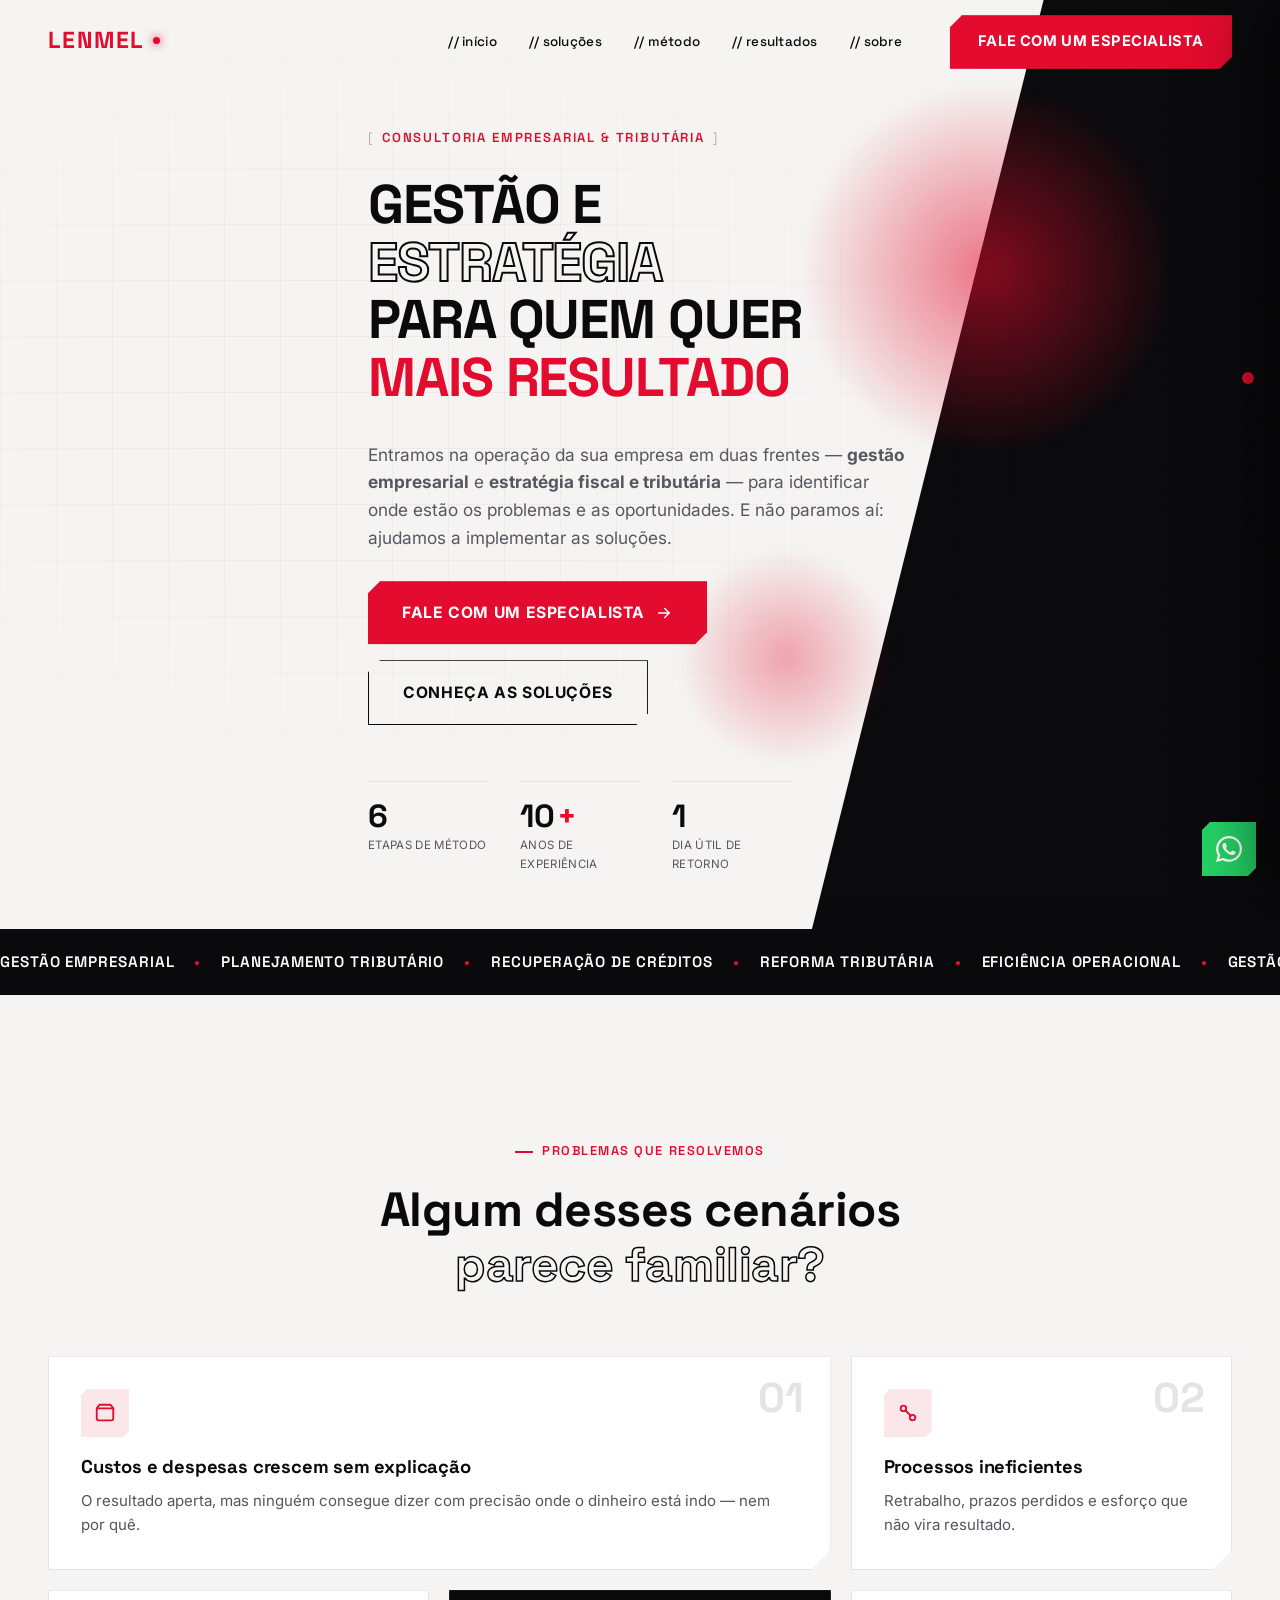
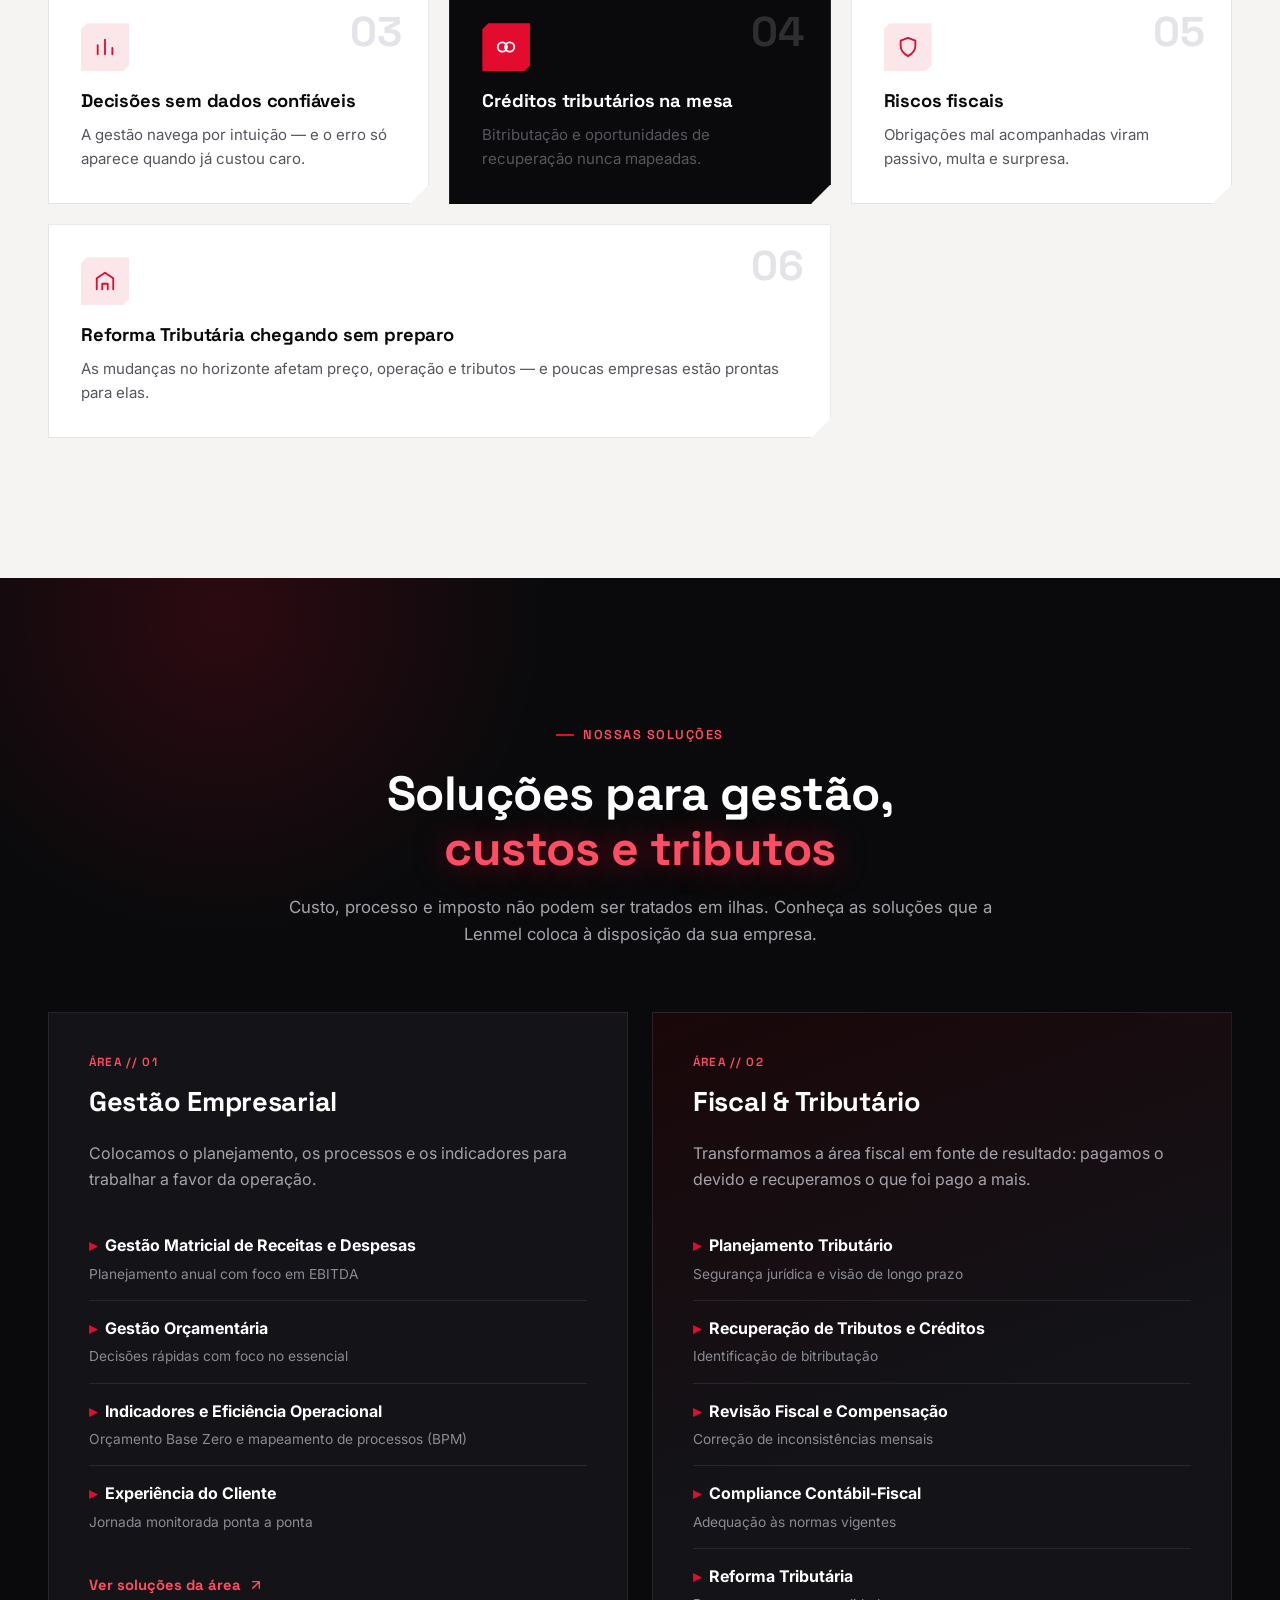
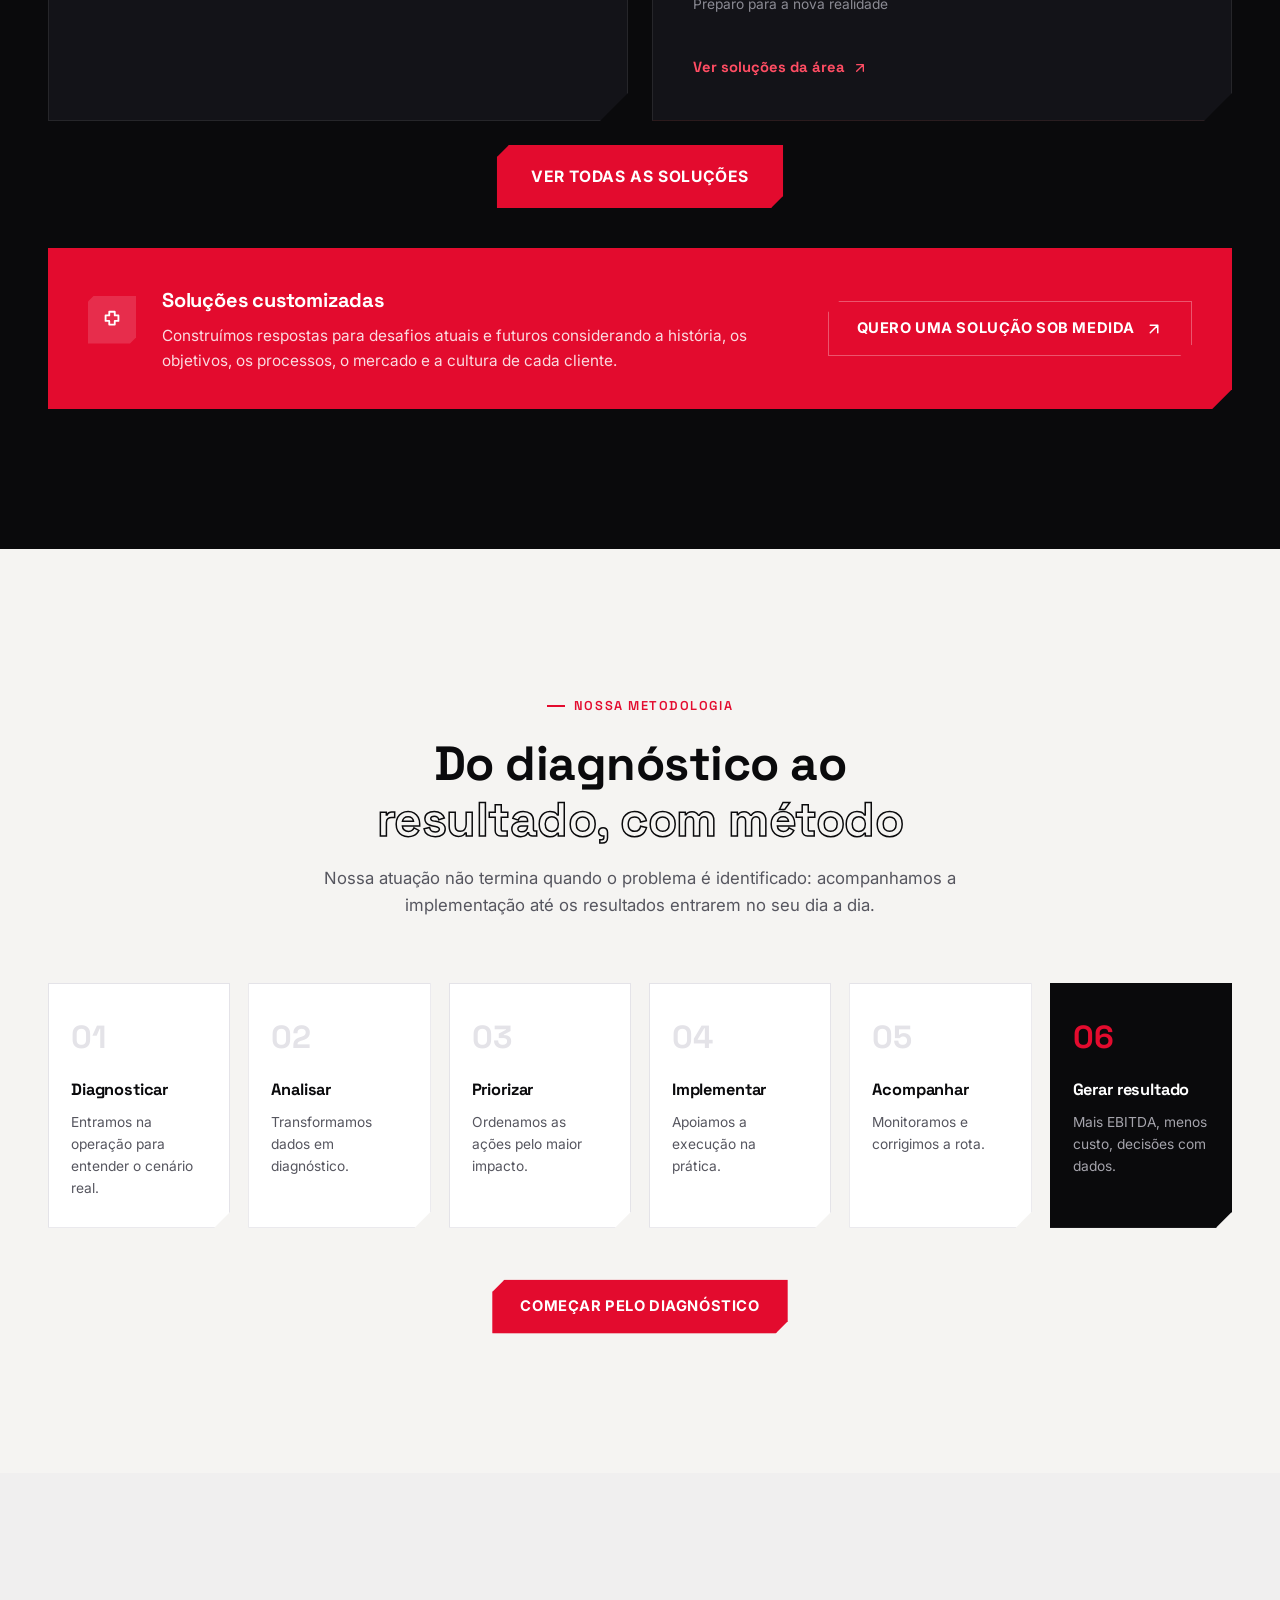
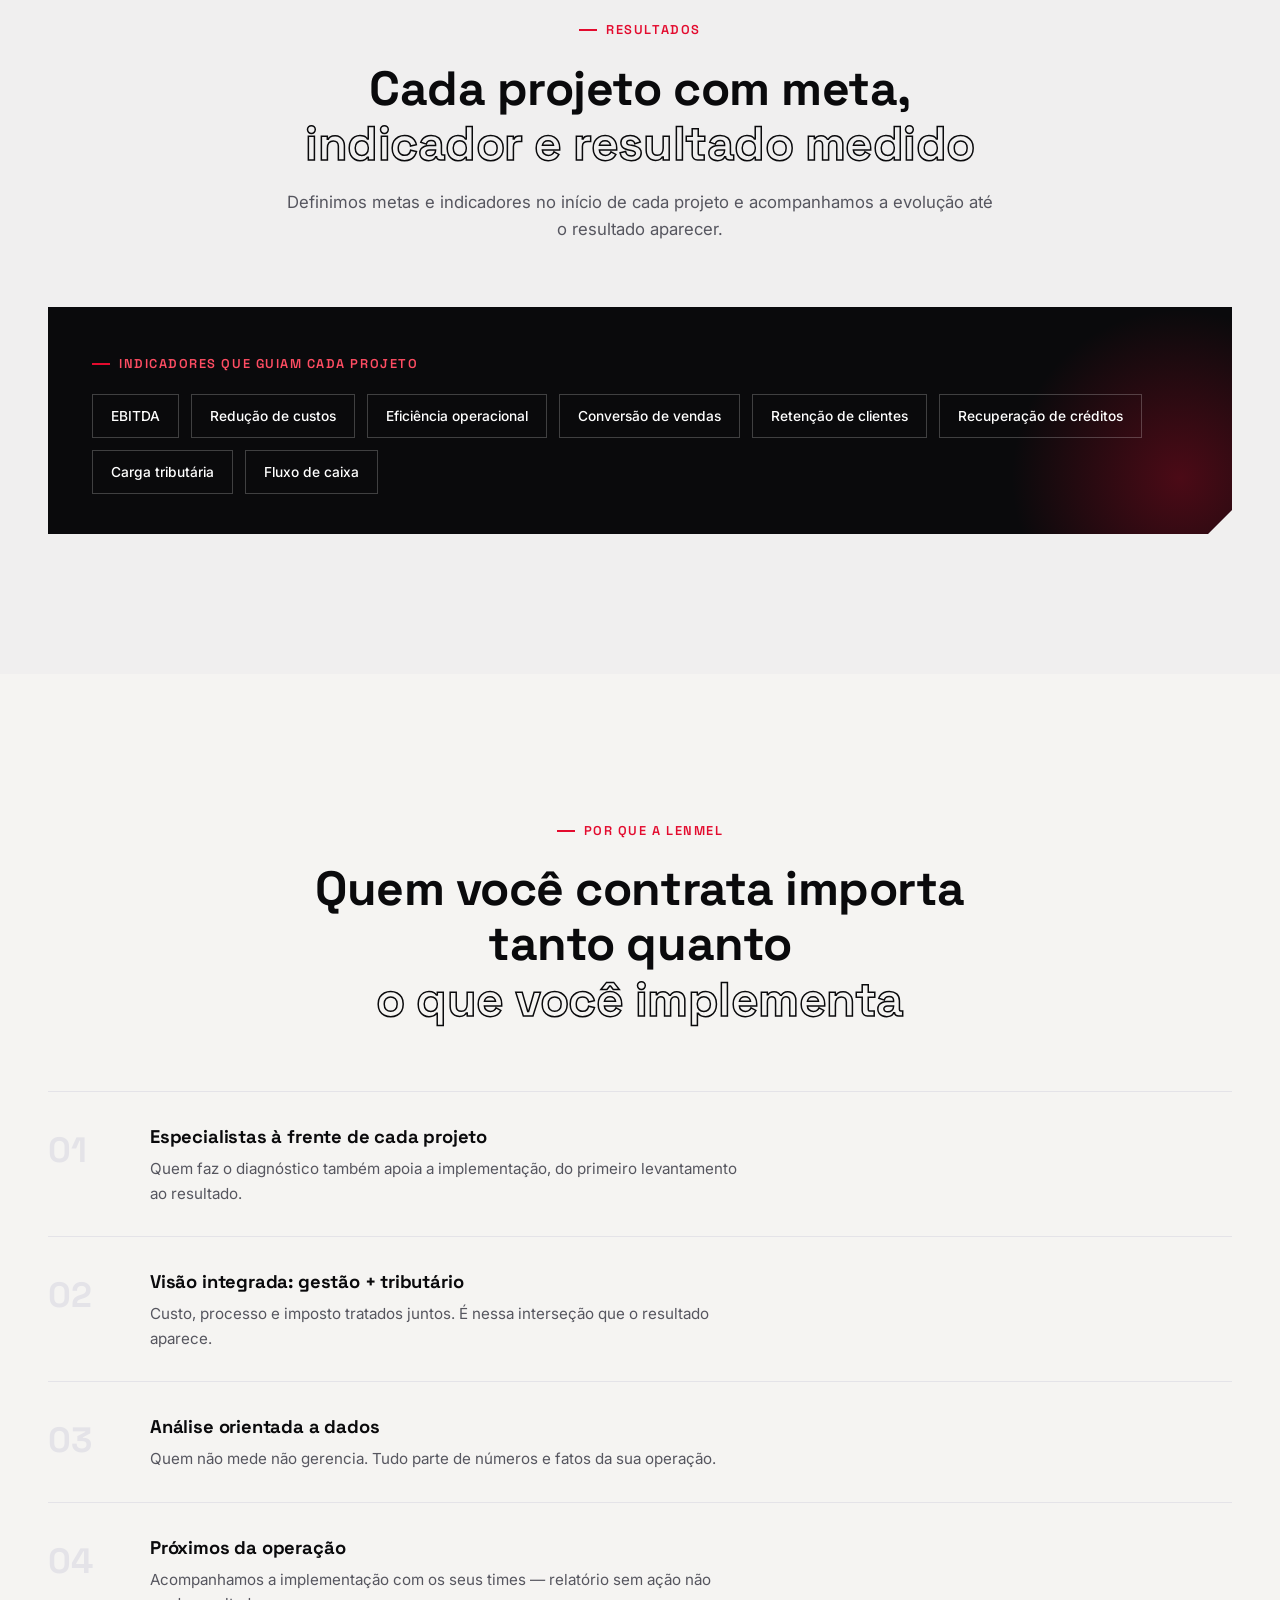
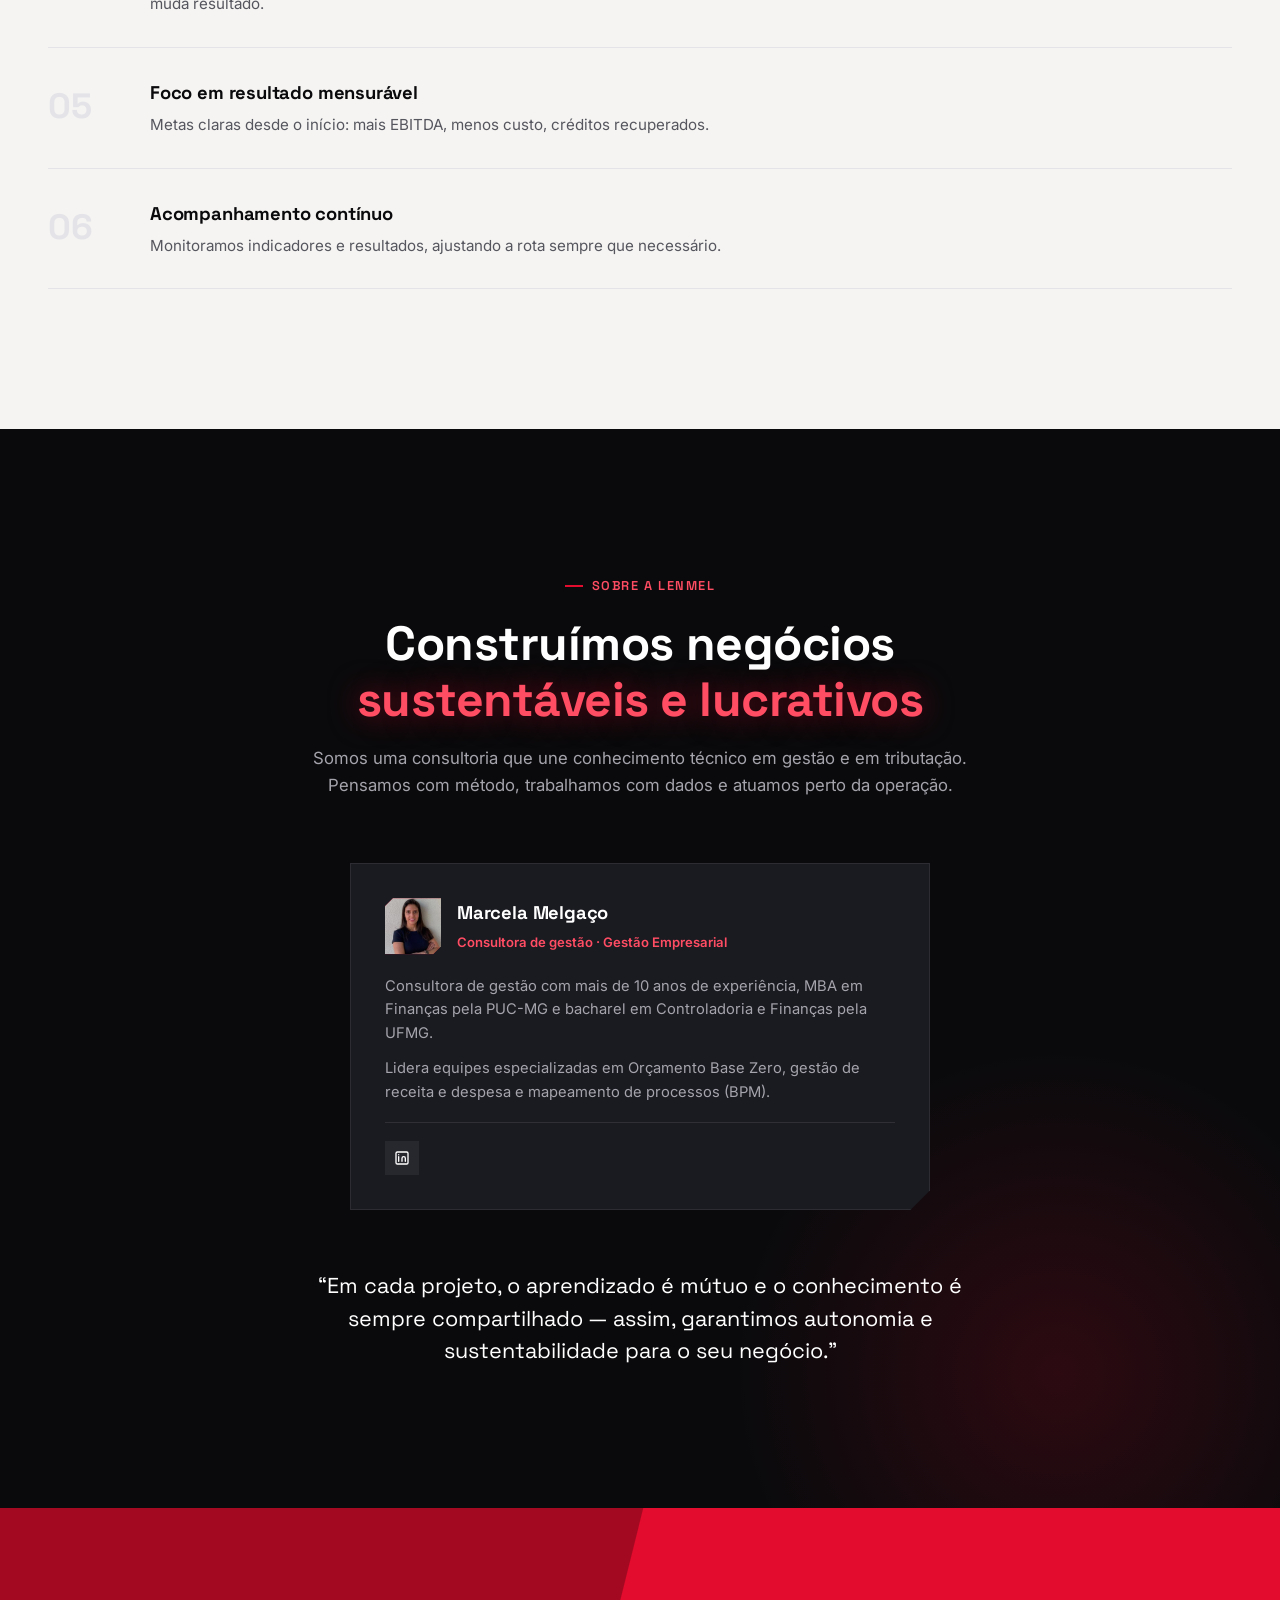
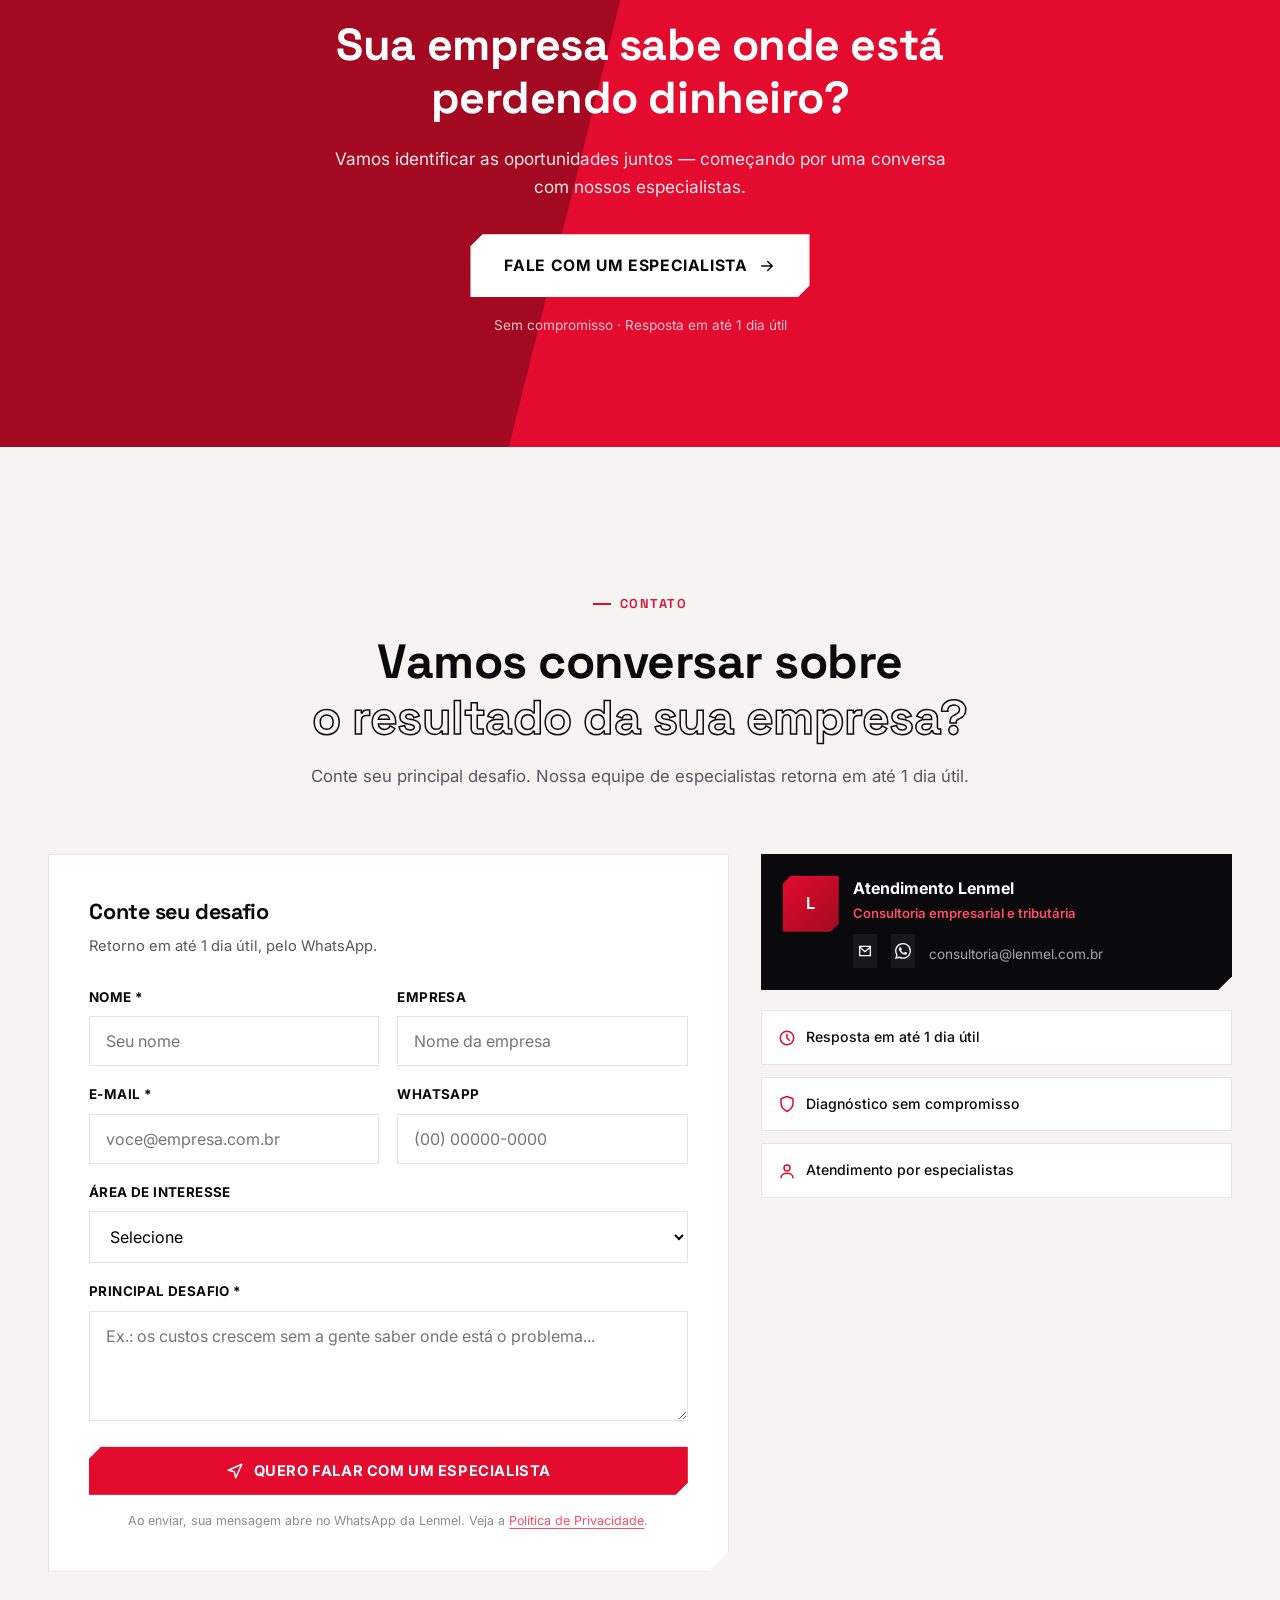
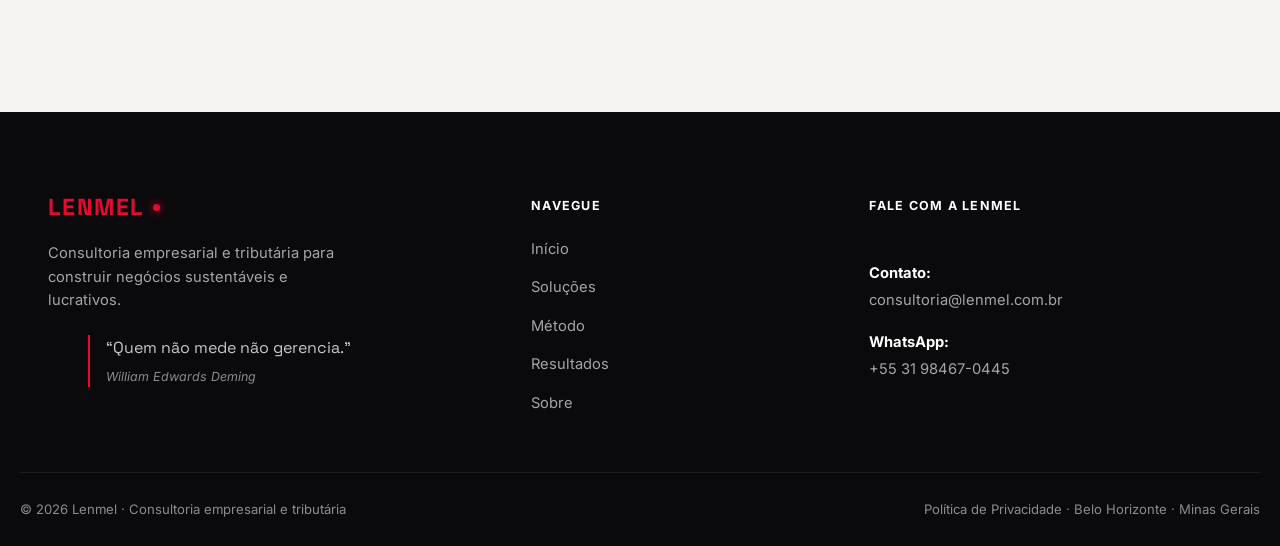
==== index.html @ 76fb4de9 "Add files via upload" ====
<!DOCTYPE html>
<html lang="pt-BR">

<head>
  <meta charset="UTF-8">
  <meta name="viewport" content="width=device-width, initial-scale=1.0">
  <title>Lenmel | Consultoria Empresarial e Tributária</title>
  <meta name="description"
    content="Gestão e estratégia para empresas que querem melhorar os resultados. Consultoria empresarial e tributária orientada a dados.">
  <meta name="theme-color" content="#0A0A0C">
  <meta property="og:type" content="website">
  <meta property="og:site_name" content="Lenmel">
  <meta property="og:locale" content="pt_BR">
  <meta property="og:title" content="Lenmel | Consultoria Empresarial e Tributária">
  <meta property="og:description" content="Gestão e estratégia para empresas que querem melhorar os resultados. Consultoria empresarial e tributária orientada a dados.">
  <meta property="og:url" content="https://www.lenmel.com.br/">
  <meta property="og:image" content="https://www.lenmel.com.br/og-image.png">
  <meta property="og:image:width" content="1200">
  <meta property="og:image:height" content="630">
  <meta name="twitter:card" content="summary_large_image">
  <link rel="canonical" href="https://www.lenmel.com.br/">
  <link rel="icon" href="favicon.svg" type="image/svg+xml">
  <link rel="icon" href="favicon.ico" sizes="any">
  <link rel="icon" href="favicon-32.png" type="image/png" sizes="32x32">
  <link rel="icon" href="favicon-16.png" type="image/png" sizes="16x16">
  <link rel="apple-touch-icon" href="apple-touch-icon.png">
  <link rel="preconnect" href="https://fonts.googleapis.com">
  <link rel="preconnect" href="https://fonts.gstatic.com" crossorigin>
  <link
    href="https://fonts.googleapis.com/css2?family=Space+Grotesk:wght@400;500;600;700&family=Inter:wght@400;500;600;700;800;900&display=swap"
    rel="stylesheet">
  <link rel="stylesheet" href="styles.css">
<script type="application/ld+json">{"@context": "https://schema.org", "@type": "ProfessionalService", "name": "Lenmel", "url": "https://www.lenmel.com.br/", "email": "consultoria@lenmel.com.br", "telephone": "+5531984670445", "description": "Consultoria empresarial e tributária: gestão de receitas e despesas, orçamento, eficiência operacional, planejamento tributário e recuperação de créditos.", "address": {"@type": "PostalAddress", "addressLocality": "Belo Horizonte", "addressRegion": "MG", "addressCountry": "BR"}, "areaServed": "BR"}</script>
</head>

<body>

  <div class="noise-overlay" aria-hidden="true"></div>
  <div class="scroll-progress" id="scroll-progress" aria-hidden="true"></div>

  <!-- ============================================================
     HEADER — fixo, angular, estilo "console"
     ============================================================ -->
  <header class="site-header" id="site-header">
    <div class="container header-inner">
      <a href="#inicio" class="brand" aria-label="Lenmel"><span class="brand-logo">LENMEL<i></i></span></a>
      <nav class="main-nav">
        <a href="#inicio" class="nav-link">// início</a>
        <a href="solucoes.html" class="nav-link">// soluções</a>
        <a href="#metodo" class="nav-link">// método</a>
        <a href="#resultados" class="nav-link">// resultados</a>
        <a href="#sobre" class="nav-link">// sobre</a>
      </nav>
      <a href="#contato" class="btn btn-primary header-cta js-open-specialist">Fale com um especialista</a>
      <button class="menu-toggle" id="menu-toggle" aria-label="Abrir menu" aria-expanded="false">
        <span></span><span></span><span></span>
      </button>
    </div>
  </header>

  <div class="mobile-nav" id="mobile-nav">
    <a href="#inicio" class="nav-link" style="--i:0">Início</a>
    <a href="solucoes.html" class="nav-link" style="--i:1">Soluções</a>
    <a href="#metodo" class="nav-link" style="--i:2">Método</a>
    <a href="#resultados" class="nav-link" style="--i:3">Resultados</a>
    <a href="#sobre" class="nav-link" style="--i:4">Sobre</a>
    <a href="#contato" class="btn btn-primary mobile-cta js-open-specialist" style="--i:5">Fale com um especialista</a>
  </div>
  <div class="mobile-nav-backdrop" id="mobile-nav-backdrop"></div>

  <!-- Indicador lateral de seção (estilo "console" gamer) -->
  <nav class="side-dots" aria-hidden="true">
    <a href="#inicio" data-label="Início"></a>
    <a href="#problemas" data-label="Problemas"></a>
    <a href="#solucoes" data-label="Soluções"></a>
    <a href="#metodo" data-label="Método"></a>
    <a href="#resultados" data-label="Resultados"></a>
    <a href="#sobre" data-label="Sobre"></a>
    <a href="#contato" data-label="Contato"></a>
  </nav>

  <main>

    <!-- ============================================================
     HERO — tipografia gigante, corte diagonal, glow neon vermelho
     ============================================================ -->
    <section class="hero" id="inicio">
      <div class="hero-diagonal" aria-hidden="true"></div>
      <div class="hero-glow hero-glow-1" aria-hidden="true"></div>
      <div class="hero-glow hero-glow-2" aria-hidden="true"></div>
      <div class="hero-grid" aria-hidden="true"></div>

      <div class="container hero-inner">
        <span class="tagline reveal">
          <span class="tagline-bracket">[</span>
          CONSULTORIA EMPRESARIAL &amp; TRIBUTÁRIA
          <span class="tagline-bracket">]</span>
        </span>

        <h1 class="hero-title reveal">
          <span class="line">GESTÃO E</span>
          <span class="line line-outline">ESTRATÉGIA</span>
          <span class="line">PARA QUEM QUER</span>
          <span class="line line-accent">MAIS <span class="glitch" data-text="RESULTADO">RESULTADO</span></span>
        </h1>

        <div class="hero-foot reveal reveal-delay-1">
          <p class="hero-lede">
            Entramos na operação da sua empresa em duas frentes — <strong>gestão
              empresarial</strong> e <strong>estratégia fiscal e tributária</strong> — para
            identificar onde estão os problemas e as oportunidades. E não paramos
            aí: ajudamos a implementar as soluções.
          </p>
          <div class="hero-actions">
            <a href="#contato" class="btn btn-primary btn-lg magnetic js-open-specialist">
              <span>Fale com um especialista</span>
              <svg viewBox="0 0 24 24" class="icon-arrow">
                <path d="M5 12h14M13 6l6 6-6 6" />
              </svg>
            </a>
            <a href="solucoes.html" class="btn btn-outline btn-lg magnetic">Conheça as soluções</a>
          </div>
        </div>

        <div class="hero-stats reveal reveal-delay-2">
          <div class="stat">
            <span class="stat-num" data-count="6">0</span>
            <span class="stat-label">Etapas de método</span>
          </div>
          <div class="stat">
            <span class="stat-num-row"><span class="stat-num" data-count="10">0</span><span
                class="stat-suffix">+</span></span>
            <span class="stat-label">Anos de experiência</span>
          </div>
          <div class="stat">
            <span class="stat-num" data-count="1">0</span>
            <span class="stat-label">Dia útil de retorno</span>
          </div>
        </div>
      </div>

      <div class="hero-marquee" aria-hidden="true">
        <div class="marquee-track">
          <span>GESTÃO EMPRESARIAL</span><span>•</span>
          <span>PLANEJAMENTO TRIBUTÁRIO</span><span>•</span>
          <span>RECUPERAÇÃO DE CRÉDITOS</span><span>•</span>
          <span>REFORMA TRIBUTÁRIA</span><span>•</span>
          <span>EFICIÊNCIA OPERACIONAL</span><span>•</span>
          <span>GESTÃO EMPRESARIAL</span><span>•</span>
          <span>PLANEJAMENTO TRIBUTÁRIO</span><span>•</span>
          <span>RECUPERAÇÃO DE CRÉDITOS</span><span>•</span>
          <span>REFORMA TRIBUTÁRIA</span><span>•</span>
          <span>EFICIÊNCIA OPERACIONAL</span><span>•</span>
        </div>
      </div>
    </section>

    <!-- ============================================================
     PROBLEMAS — bento grid assimétrico
     ============================================================ -->
    <section class="section" id="problemas">
      <div class="container">
        <div class="section-head reveal">
          <span class="eyebrow"><i></i>Problemas que resolvemos</span>
          <h2>Algum desses cenários<br><span class="text-outline">parece familiar?</span></h2>
        </div>

        <div class="bento reveal-group">
          <article class="bento-card bento-lg reveal">
            <div class="bento-index">01</div>
            <span class="card-icon"><svg viewBox="0 0 24 24">
                <path d="M3 7h18v11a2 2 0 0 1-2 2H5a2 2 0 0 1-2-2Z" />
                <path d="M3 7l3-4h12l3 4" />
              </svg></span>
            <h3>Custos e despesas crescem sem explicação</h3>
            <p>O resultado aperta, mas ninguém consegue dizer com precisão onde o dinheiro está indo — nem por quê.</p>
          </article>

          <article class="bento-card reveal">
            <div class="bento-index">02</div>
            <span class="card-icon"><svg viewBox="0 0 24 24">
                <circle cx="7" cy="7" r="3" />
                <circle cx="17" cy="17" r="3" />
                <path d="M9 9l6 6" />
              </svg></span>
            <h3>Processos ineficientes</h3>
            <p>Retrabalho, prazos perdidos e esforço que não vira resultado.</p>
          </article>

          <article class="bento-card reveal">
            <div class="bento-index">03</div>
            <span class="card-icon"><svg viewBox="0 0 24 24">
                <path d="M4 20V10M12 20V4M20 20v-7" />
              </svg></span>
            <h3>Decisões sem dados confiáveis</h3>
            <p>A gestão navega por intuição — e o erro só aparece quando já custou caro.</p>
          </article>

          <article class="bento-card bento-accent reveal">
            <div class="bento-index">04</div>
            <span class="card-icon"><svg viewBox="0 0 24 24">
                <circle cx="8" cy="12" r="5" />
                <circle cx="16" cy="12" r="5" />
              </svg></span>
            <h3>Créditos tributários na mesa</h3>
            <p>Bitributação e oportunidades de recuperação nunca mapeadas.</p>
          </article>

          <article class="bento-card reveal">
            <div class="bento-index">05</div>
            <span class="card-icon"><svg viewBox="0 0 24 24">
                <path d="M12 2 4 5v6c0 5 3.5 8.5 8 11 4.5-2.5 8-6 8-11V5Z" />
              </svg></span>
            <h3>Riscos fiscais</h3>
            <p>Obrigações mal acompanhadas viram passivo, multa e surpresa.</p>
          </article>

          <article class="bento-card bento-lg reveal">
            <div class="bento-index">06</div>
            <span class="card-icon"><svg viewBox="0 0 24 24">
                <path d="M3 21V9l9-6 9 6v12" />
                <path d="M9 21v-6h6v6" />
              </svg></span>
            <h3>Reforma Tributária chegando sem preparo</h3>
            <p>As mudanças no horizonte afetam preço, operação e tributos — e poucas empresas estão prontas para elas.
            </p>
          </article>
        </div>
      </div>
    </section>

    <!-- ============================================================
     SOLUÇÕES — painéis estilo "cartucho" com toggle
     ============================================================ -->
    <section class="section section-dark" id="solucoes">
      <div class="dark-glow" aria-hidden="true"></div>
      <div class="container">
        <div class="section-head reveal">
          <span class="eyebrow eyebrow-light"><i></i>Nossas soluções</span>
          <h2 class="text-light">Soluções para gestão,<br><span class="text-accent-glow">custos e tributos</span></h2>
          <p class="text-muted-light">Custo, processo e imposto não podem ser tratados em ilhas. Conheça as soluções que a Lenmel coloca à disposição da sua empresa.</p>
        </div>
        <div class="panels reveal-group">
          <article class="panel reveal">
            <div class="panel-glow"></div>
            <div class="panel-head">
              <span class="panel-tag">ÁREA // 01</span>
              <h3>Gestão Empresarial</h3>
            </div>
            <p class="panel-lede">Colocamos o planejamento, os processos e os indicadores para trabalhar a favor da operação.</p>
            <ul class="panel-list">
              <li><a href="solucao-gestao-matricial-receitas-despesas.html"><strong>Gestão Matricial de Receitas e Despesas</strong><span>Planejamento anual com foco em EBITDA</span></a></li>
              <li><a href="solucao-gestao-orcamentaria.html"><strong>Gestão Orçamentária</strong><span>Decisões rápidas com foco no essencial</span></a></li>
              <li><a href="solucao-indicadores-eficiencia-operacional.html"><strong>Indicadores e Eficiência Operacional</strong><span>Orçamento Base Zero e mapeamento de processos (BPM)</span></a></li>
              <li><a href="solucao-experiencia-do-cliente.html"><strong>Experiência do Cliente</strong><span>Jornada monitorada ponta a ponta</span></a></li>
            </ul>
            <a href="solucoes.html#gestao-empresarial" class="link-arrow">Ver soluções da área <svg viewBox="0 0 24 24"><path d="M7 17 17 7M7 7h10v10" /></svg></a>
          </article>

          <article class="panel panel-red reveal">
            <div class="panel-glow"></div>
            <div class="panel-head">
              <span class="panel-tag">ÁREA // 02</span>
              <h3>Fiscal & Tributário</h3>
            </div>
            <p class="panel-lede">Transformamos a área fiscal em fonte de resultado: pagamos o devido e recuperamos o que foi pago a mais.</p>
            <ul class="panel-list">
              <li><a href="solucao-planejamento-tributario.html"><strong>Planejamento Tributário</strong><span>Segurança jurídica e visão de longo prazo</span></a></li>
              <li><a href="solucao-recuperacao-tributos-creditos.html"><strong>Recuperação de Tributos e Créditos</strong><span>Identificação de bitributação</span></a></li>
              <li><a href="solucao-revisao-fiscal-compensacao.html"><strong>Revisão Fiscal e Compensação</strong><span>Correção de inconsistências mensais</span></a></li>
              <li><a href="solucao-compliance-contabil-fiscal.html"><strong>Compliance Contábil-Fiscal</strong><span>Adequação às normas vigentes</span></a></li>
              <li><a href="solucao-reforma-tributaria.html"><strong>Reforma Tributária</strong><span>Preparo para a nova realidade</span></a></li>
            </ul>
            <a href="solucoes.html#fiscal-tributario" class="link-arrow">Ver soluções da área <svg viewBox="0 0 24 24"><path d="M7 17 17 7M7 7h10v10" /></svg></a>
          </article>

        </div>
        <div class="section-cta reveal"><a href="solucoes.html" class="btn btn-primary btn-lg magnetic">Ver todas as soluções</a></div>
        <div class="custom-solution reveal">
          <span class="card-icon card-icon-light"><svg viewBox="0 0 24 24"><path d="M9 3h6v4h4v6h-4v4H9v-4H5V7h4Z" /></svg></span>
          <div class="custom-solution-copy">
            <h3>Soluções customizadas</h3>
            <p>Construímos respostas para desafios atuais e futuros considerando a história, os objetivos, os processos, o mercado e a cultura de cada cliente.</p>
          </div>
          <a href="#contato" class="btn btn-outline-light custom-solution-cta js-open-specialist">Quero uma solução sob medida <svg viewBox="0 0 24 24"><path d="M7 17 17 7M7 7h10v10" /></svg></a>
        </div>
      </div>
    </section>

    <!-- ============================================================
     MÉTODO — trilho horizontal com scroll snap
     ============================================================ -->
    <section class="section" id="metodo">
      <div class="container">
        <div class="section-head reveal">
          <span class="eyebrow"><i></i>Nossa metodologia</span>
          <h2>Do diagnóstico ao<br><span class="text-outline">resultado, com método</span></h2>
          <p>Nossa atuação não termina quando o problema é identificado: acompanhamos a implementação até os resultados
            entrarem no seu dia a dia.</p>
        </div>

        <ol class="method-rail reveal-group">
          <li class="method-step reveal"><span class="method-num">01</span>
            <h3>Diagnosticar</h3>
            <p>Entramos na operação para entender o cenário real.</p>
          </li>
          <li class="method-step reveal"><span class="method-num">02</span>
            <h3>Analisar</h3>
            <p>Transformamos dados em diagnóstico.</p>
          </li>
          <li class="method-step reveal"><span class="method-num">03</span>
            <h3>Priorizar</h3>
            <p>Ordenamos as ações pelo maior impacto.</p>
          </li>
          <li class="method-step reveal"><span class="method-num">04</span>
            <h3>Implementar</h3>
            <p>Apoiamos a execução na prática.</p>
          </li>
          <li class="method-step reveal"><span class="method-num">05</span>
            <h3>Acompanhar</h3>
            <p>Monitoramos e corrigimos a rota.</p>
          </li>
          <li class="method-step method-step-final reveal"><span class="method-num">06</span>
            <h3>Gerar resultado</h3>
            <p>Mais EBITDA, menos custo, decisões com dados.</p>
          </li>
        </ol>

        <div class="timeline-cta reveal">
          <a href="#contato" class="btn btn-primary magnetic">Começar pelo diagnóstico</a>
        </div>
      </div>
    </section>

    <!-- ============================================================
     RESULTADOS & CASES
     ============================================================ -->
    <section class="section section-tint" id="resultados">
      <div class="container">
        <div class="section-head reveal">
          <span class="eyebrow"><i></i>Resultados</span>
          <h2>Cada projeto com meta,<br><span class="text-outline">indicador e resultado medido</span></h2>
          <p>Definimos metas e indicadores no início de cada projeto e acompanhamos a evolução até o resultado aparecer.</p>
        </div>
        <div class="indicators-card reveal">
          <span class="eyebrow eyebrow-light"><i></i>Indicadores que guiam cada projeto</span>
          <ul class="pill-tags">
            <li>EBITDA</li>
            <li>Redução de custos</li>
            <li>Eficiência operacional</li>
            <li>Conversão de vendas</li>
            <li>Retenção de clientes</li>
            <li>Recuperação de créditos</li>
            <li>Carga tributária</li>
            <li>Fluxo de caixa</li>
          </ul>
        </div>
      </div>
    </section>

    <!-- ============================================================
     POR QUE A LENMEL — lista com número gigante em outline
     ============================================================ -->
    <section class="section">
      <div class="container">
        <div class="section-head reveal">
          <span class="eyebrow"><i></i>Por que a Lenmel</span>
          <h2>Quem você contrata importa tanto quanto<br><span class="text-outline">o que você implementa</span></h2>
        </div>

        <div class="why-list reveal-group">
          <div class="why-row reveal"><span class="why-num">01</span>
            <div>
              <h3>Especialistas à frente de cada projeto</h3>
              <p>Quem faz o diagnóstico também apoia a implementação, do primeiro levantamento ao resultado.</p>
            </div>
          </div>
          <div class="why-row reveal"><span class="why-num">02</span>
            <div>
              <h3>Visão integrada: gestão + tributário</h3>
              <p>Custo, processo e imposto tratados juntos. É nessa interseção que o resultado aparece.</p>
            </div>
          </div>
          <div class="why-row reveal"><span class="why-num">03</span>
            <div>
              <h3>Análise orientada a dados</h3>
              <p>Quem não mede não gerencia. Tudo parte de números e fatos da sua operação.</p>
            </div>
          </div>
          <div class="why-row reveal"><span class="why-num">04</span>
            <div>
              <h3>Próximos da operação</h3>
              <p>Acompanhamos a implementação com os seus times — relatório sem ação não muda resultado.</p>
            </div>
          </div>
          <div class="why-row reveal"><span class="why-num">05</span>
            <div>
              <h3>Foco em resultado mensurável</h3>
              <p>Metas claras desde o início: mais EBITDA, menos custo, créditos recuperados.</p>
            </div>
          </div>
          <div class="why-row reveal"><span class="why-num">06</span>
            <div>
              <h3>Acompanhamento contínuo</h3>
              <p>Monitoramos indicadores e resultados, ajustando a rota sempre que necessário.</p>
            </div>
          </div>
        </div>
      </div>
    </section>

    <!-- ============================================================
     SOBRE / EQUIPE
     ============================================================ -->
    <section class="section section-dark" id="sobre">
      <div class="dark-glow dark-glow-alt" aria-hidden="true"></div>
      <div class="container">
        <div class="section-head reveal">
          <span class="eyebrow eyebrow-light"><i></i>Sobre a Lenmel</span>
          <h2 class="text-light">Construímos negócios<br><span class="text-accent-glow">sustentáveis e lucrativos</span>
          </h2>
          <p class="text-muted-light">Somos uma consultoria que une conhecimento técnico em gestão e em tributação.
            Pensamos com método, trabalhamos com dados e atuamos perto da operação.</p>
        </div>

        <div class="team-solo reveal-group">
          <article class="team-card reveal">
            <div class="team-card-head">
              <img class="avatar" src="marcela-melgaco.jpg" alt="Marcela Melgaço" width="56" height="56">
              <div><h3>Marcela Melgaço</h3><span class="team-role">Consultora de gestão · Gestão Empresarial</span></div>
            </div>
            <p>Consultora de gestão com mais de 10 anos de experiência, MBA em Finanças pela PUC-MG e bacharel em Controladoria e Finanças pela UFMG.</p>
            <p>Lidera equipes especializadas em Orçamento Base Zero, gestão de receita e despesa e mapeamento de processos (BPM).</p>
            <div class="team-card-footer">
              <div class="team-social"><a href="https://www.linkedin.com/in/marcelamelgaco/" target="_blank" rel="noopener" aria-label="LinkedIn de Marcela Melgaço"><svg viewBox="0 0 24 24"><rect x="3" y="3" width="18" height="18" rx="2" /><path d="M7 10v7M7 7v.01M12 17v-4.5a2.5 2.5 0 0 1 5 0V17" /></svg></a></div>
            </div>
          </article>
        </div>

        <blockquote class="quote-block reveal">“Em cada projeto, o aprendizado é mútuo e o conhecimento é sempre
          compartilhado — assim, garantimos autonomia e sustentabilidade para o seu negócio.”</blockquote>
      </div>
    </section>

    <!-- ============================================================
     CTA FAIXA
     ============================================================ -->
    <section class="cta-band reveal">
      <div class="cta-band-diagonal" aria-hidden="true"></div>
      <div class="container cta-band-inner">
        <h2>Sua empresa sabe onde está<br>perdendo dinheiro?</h2>
        <p>Vamos identificar as oportunidades juntos — começando por uma conversa com nossos especialistas.</p>
        <a href="#contato" class="btn btn-light btn-lg magnetic js-open-specialist">Fale com um especialista
          <svg viewBox="0 0 24 24" class="icon-arrow">
            <path d="M5 12h14M13 6l6 6-6 6" />
          </svg>
        </a>
        <span class="cta-band-note">Sem compromisso · Resposta em até 1 dia útil</span>
      </div>
    </section>

    <!-- ============================================================
     CONTATO
     ============================================================ -->
    <section class="section" id="contato">
      <div class="container">
        <div class="section-head reveal">
          <span class="eyebrow"><i></i>Contato</span>
          <h2>Vamos conversar sobre<br><span class="text-outline">o resultado da sua empresa?</span></h2>
          <p>Conte seu principal desafio. Nossa equipe de especialistas retorna em até 1 dia útil.</p>
        </div>

        <div class="contact-grid reveal-group">
          <form class="contact-form reveal" id="contact-form" novalidate>
            <h3>Conte seu desafio</h3>
            <p class="contact-form-sub">Retorno em até 1 dia útil, pelo WhatsApp.</p>
            <div class="form-row">
              <div class="form-field"><label for="field-nome">Nome *</label><input type="text" id="field-nome" name="nome" placeholder="Seu nome" required></div>
              <div class="form-field"><label for="field-empresa">Empresa</label><input type="text" id="field-empresa" name="empresa" placeholder="Nome da empresa"></div>
            </div>
            <div class="form-row">
              <div class="form-field"><label for="field-email">E-mail *</label><input type="email" id="field-email" name="email" placeholder="voce@empresa.com.br" required></div>
              <div class="form-field"><label for="field-whatsapp">WhatsApp</label><input type="tel" id="field-whatsapp" name="whatsapp" placeholder="(00) 00000-0000"></div>
            </div>
            <div class="form-field"><label for="field-area">Área de interesse</label>
              <select id="field-area" name="area">
                <option value="">Selecione</option>
                <option>Gestão Empresarial</option>
                <option>Fiscal &amp; Tributário</option>
                <option>Reforma Tributária</option>
                <option>Outro assunto</option>
              </select></div>
            <div class="form-field"><label for="field-desafio">Principal desafio *</label><textarea id="field-desafio" name="desafio" rows="4" placeholder="Ex.: os custos crescem sem a gente saber onde está o problema..." required></textarea></div>
            <button type="submit" class="btn btn-primary form-submit">
              <svg viewBox="0 0 24 24"><path d="m3 11 18-8-8 18-2-8Z" /></svg>
              Quero falar com um especialista
            </button>
            <p class="form-footnote">Ao enviar, sua mensagem abre no WhatsApp da Lenmel. Veja a <a class="inline-link" href="privacidade.html">Política de Privacidade</a>.</p>
          </form>

          <aside class="contact-aside reveal">
            <div class="contact-person">
              <span class="avatar" aria-hidden="true">L</span>
              <div>
                <strong>Atendimento Lenmel</strong><span class="team-role">Consultoria empresarial e tributária</span>
                <div class="team-social">
                  <a href="mailto:consultoria@lenmel.com.br" aria-label="E-mail"><svg viewBox="0 0 24 24"><path d="M4 5h16v14H4Z" /><path d="m4 6 8 7 8-7" /></svg></a>
                  <a href="https://wa.me/5531984670445?text=Ol%C3%A1%2C%20vim%20pelo%20site%20da%20Lenmel%20e%20gostaria%20de%20pedir%20uma%20informa%C3%A7%C3%A3o%21" target="_blank" rel="noopener" aria-label="WhatsApp"><svg class="icon-wa" viewBox="0 0 24 24" aria-hidden="true"><path d="M17.472 14.382c-.297-.149-1.758-.867-2.03-.967-.273-.099-.471-.148-.67.15-.197.297-.767.966-.94 1.164-.173.199-.347.223-.644.075-.297-.15-1.255-.463-2.39-1.475-.883-.788-1.48-1.761-1.653-2.059-.173-.297-.018-.458.13-.606.134-.133.298-.347.446-.52.149-.174.198-.298.298-.497.099-.198.05-.371-.025-.52-.075-.149-.669-1.612-.916-2.207-.242-.579-.487-.5-.669-.51-.173-.008-.371-.01-.57-.01-.198 0-.52.074-.792.372-.272.297-1.04 1.016-1.04 2.479 0 1.462 1.065 2.875 1.213 3.074.149.198 2.096 3.2 5.077 4.487.709.306 1.262.489 1.694.625.712.227 1.36.195 1.871.118.571-.085 1.758-.719 2.006-1.413.248-.694.248-1.289.173-1.413-.074-.124-.272-.198-.57-.347m-5.421 7.403h-.004a9.87 9.87 0 0 1-5.031-1.378l-.361-.214-3.741.982.998-3.648-.235-.374a9.86 9.86 0 0 1-1.51-5.26c.001-5.45 4.436-9.884 9.888-9.884 2.64 0 5.122 1.03 6.988 2.898a9.825 9.825 0 0 1 2.893 6.994c-.003 5.45-4.437 9.884-9.885 9.884m8.413-18.297A11.815 11.815 0 0 0 12.05 0C5.495 0 .16 5.335.157 11.892c0 2.096.547 4.142 1.588 5.945L.057 24l6.305-1.654a11.882 11.882 0 0 0 5.683 1.448h.005c6.554 0 11.89-5.335 11.893-11.893a11.821 11.821 0 0 0-3.48-8.413Z"/></svg></a>
                  <span>consultoria@lenmel.com.br</span>
                </div>
              </div>
            </div>
            <ul class="contact-badges">
              <li><svg viewBox="0 0 24 24"><circle cx="12" cy="12" r="9" /><path d="M12 7v5l3 3" /></svg>Resposta em até 1 dia útil</li>
              <li><svg viewBox="0 0 24 24"><path d="M12 2 4 5v6c0 5 3.5 8.5 8 11 4.5-2.5 8-6 8-11V5Z" /></svg>Diagnóstico sem compromisso</li>
              <li><svg viewBox="0 0 24 24"><circle cx="12" cy="8" r="4" /><path d="M4 21c0-4 4-6 8-6s8 2 8 6" /></svg>Atendimento por especialistas</li>
            </ul>
          </aside>
        </div>
      </div>
    </section>

  </main>

  <!-- ============================================================
     RODAPÉ
     ============================================================ -->
  <footer class="site-footer">
    <div class="container footer-grid">
      <div class="footer-brand">
        <span class="brand-logo">LENMEL<i></i></span>
        <p>Consultoria empresarial e tributária para construir negócios sustentáveis e lucrativos.</p>
        <blockquote class="footer-quote">“Quem não mede não gerencia.”<cite>William Edwards Deming</cite></blockquote>
      </div>
      <nav class="footer-nav">
        <span class="footer-heading">Navegue</span>
        <ul>
          <li><a href="index.html#inicio">Início</a></li>
          <li><a href="solucoes.html">Soluções</a></li>
          <li><a href="#metodo">Método</a></li>
          <li><a href="#resultados">Resultados</a></li>
          <li><a href="#sobre">Sobre</a></li>
        </ul>
      </nav>
      <div class="footer-contacts">
        <span class="footer-heading">Fale com a Lenmel</span>
        <div class="footer-person">
          <span class="footer-label">Contato:</span>
          <a href="mailto:consultoria@lenmel.com.br">consultoria@lenmel.com.br</a>
          <span class="footer-label">WhatsApp:</span>
          <a href="https://wa.me/5531984670445?text=Ol%C3%A1%2C%20vim%20pelo%20site%20da%20Lenmel%20e%20gostaria%20de%20pedir%20uma%20informa%C3%A7%C3%A3o%21" target="_blank" rel="noopener">+55 31 98467-0445</a>
        </div>
      </div>
    </div>
    <!-- DADOS INSTITUCIONAIS: preencha e remova os marcadores de comentário para exibir no rodapé
    <div class="container footer-legal">Razão social · CNPJ 00.000.000/0000-00 · CRC-MG 000000</div>
    -->
    <div class="container footer-bottom">
      <span>© <span id="footer-year">2026</span> Lenmel · Consultoria empresarial e tributária</span>
      <span><a href="privacidade.html">Política de Privacidade</a> · Belo Horizonte · Minas Gerais</span>
    </div>
  </footer>

  <a class="wa-float" href="https://wa.me/5531984670445?text=Ol%C3%A1%2C%20vim%20pelo%20site%20da%20Lenmel%20e%20gostaria%20de%20pedir%20uma%20informa%C3%A7%C3%A3o%21" target="_blank" rel="noopener" aria-label="Falar no WhatsApp"><svg class="icon-wa" viewBox="0 0 24 24" aria-hidden="true"><path d="M17.472 14.382c-.297-.149-1.758-.867-2.03-.967-.273-.099-.471-.148-.67.15-.197.297-.767.966-.94 1.164-.173.199-.347.223-.644.075-.297-.15-1.255-.463-2.39-1.475-.883-.788-1.48-1.761-1.653-2.059-.173-.297-.018-.458.13-.606.134-.133.298-.347.446-.52.149-.174.198-.298.298-.497.099-.198.05-.371-.025-.52-.075-.149-.669-1.612-.916-2.207-.242-.579-.487-.5-.669-.51-.173-.008-.371-.01-.57-.01-.198 0-.52.074-.792.372-.272.297-1.04 1.016-1.04 2.479 0 1.462 1.065 2.875 1.213 3.074.149.198 2.096 3.2 5.077 4.487.709.306 1.262.489 1.694.625.712.227 1.36.195 1.871.118.571-.085 1.758-.719 2.006-1.413.248-.694.248-1.289.173-1.413-.074-.124-.272-.198-.57-.347m-5.421 7.403h-.004a9.87 9.87 0 0 1-5.031-1.378l-.361-.214-3.741.982.998-3.648-.235-.374a9.86 9.86 0 0 1-1.51-5.26c.001-5.45 4.436-9.884 9.888-9.884 2.64 0 5.122 1.03 6.988 2.898a9.825 9.825 0 0 1 2.893 6.994c-.003 5.45-4.437 9.884-9.885 9.884m8.413-18.297A11.815 11.815 0 0 0 12.05 0C5.495 0 .16 5.335.157 11.892c0 2.096.547 4.142 1.588 5.945L.057 24l6.305-1.654a11.882 11.882 0 0 0 5.683 1.448h.005c6.554 0 11.89-5.335 11.893-11.893a11.821 11.821 0 0 0-3.48-8.413Z"/></svg></a>

  <button class="back-to-top" id="back-to-top" aria-label="Voltar ao topo">
    <svg viewBox="0 0 24 24"><path d="M12 19V5M5 12l7-7 7 7" /></svg>
  </button>

  <div class="specialist-modal" id="specialist-modal" aria-hidden="true">
    <div class="specialist-modal-backdrop" id="specialist-modal-backdrop"></div>
    <div class="specialist-modal-panel" role="dialog" aria-modal="true" aria-labelledby="specialist-modal-title">
      <button class="specialist-modal-close" id="specialist-modal-close" aria-label="Fechar">
        <svg viewBox="0 0 24 24"><path d="M6 6l12 12M18 6 6 18"/></svg>
      </button>
      <span class="eyebrow specialist-modal-eyebrow"><i></i>Fale com um especialista</span>
      <h3 id="specialist-modal-title">Sobre qual tema você quer falar?</h3>
      <p class="specialist-modal-sub">Escolha o tema e a conversa abre direto no WhatsApp da Lenmel.</p>
      <div class="specialist-cards">
        <a class="specialist-card" href="https://wa.me/5531984670445?text=Ol%C3%A1%2C%20vim%20pelo%20site%20da%20Lenmel%20e%20gostaria%20de%20falar%20sobre%20Gest%C3%A3o%20Empresarial." target="_blank" rel="noopener">
          <span class="specialist-icon"><svg viewBox="0 0 24 24"><path d="M4 20V10M12 20V4M20 20v-7"/></svg></span>
          <div class="specialist-card-body"><strong>Gestão Empresarial</strong><span class="specialist-desc">Orçamento, indicadores e eficiência operacional.</span></div>
          <span class="specialist-card-cta">Chamar no WhatsApp <svg class="icon-wa" viewBox="0 0 24 24" aria-hidden="true"><path d="M17.472 14.382c-.297-.149-1.758-.867-2.03-.967-.273-.099-.471-.148-.67.15-.197.297-.767.966-.94 1.164-.173.199-.347.223-.644.075-.297-.15-1.255-.463-2.39-1.475-.883-.788-1.48-1.761-1.653-2.059-.173-.297-.018-.458.13-.606.134-.133.298-.347.446-.52.149-.174.198-.298.298-.497.099-.198.05-.371-.025-.52-.075-.149-.669-1.612-.916-2.207-.242-.579-.487-.5-.669-.51-.173-.008-.371-.01-.57-.01-.198 0-.52.074-.792.372-.272.297-1.04 1.016-1.04 2.479 0 1.462 1.065 2.875 1.213 3.074.149.198 2.096 3.2 5.077 4.487.709.306 1.262.489 1.694.625.712.227 1.36.195 1.871.118.571-.085 1.758-.719 2.006-1.413.248-.694.248-1.289.173-1.413-.074-.124-.272-.198-.57-.347m-5.421 7.403h-.004a9.87 9.87 0 0 1-5.031-1.378l-.361-.214-3.741.982.998-3.648-.235-.374a9.86 9.86 0 0 1-1.51-5.26c.001-5.45 4.436-9.884 9.888-9.884 2.64 0 5.122 1.03 6.988 2.898a9.825 9.825 0 0 1 2.893 6.994c-.003 5.45-4.437 9.884-9.885 9.884m8.413-18.297A11.815 11.815 0 0 0 12.05 0C5.495 0 .16 5.335.157 11.892c0 2.096.547 4.142 1.588 5.945L.057 24l6.305-1.654a11.882 11.882 0 0 0 5.683 1.448h.005c6.554 0 11.89-5.335 11.893-11.893a11.821 11.821 0 0 0-3.48-8.413Z"/></svg></span>
        </a>
        <a class="specialist-card" href="https://wa.me/5531984670445?text=Ol%C3%A1%2C%20vim%20pelo%20site%20da%20Lenmel%20e%20gostaria%20de%20falar%20sobre%20Fiscal%20e%20Tribut%C3%A1rio." target="_blank" rel="noopener">
          <span class="specialist-icon"><svg viewBox="0 0 24 24"><path d="M12 2 4 5v6c0 5 3.5 8.5 8 11 4.5-2.5 8-6 8-11V5Z"/></svg></span>
          <div class="specialist-card-body"><strong>Fiscal & Tributário</strong><span class="specialist-desc">Planejamento, recuperação de créditos e Reforma Tributária.</span></div>
          <span class="specialist-card-cta">Chamar no WhatsApp <svg class="icon-wa" viewBox="0 0 24 24" aria-hidden="true"><path d="M17.472 14.382c-.297-.149-1.758-.867-2.03-.967-.273-.099-.471-.148-.67.15-.197.297-.767.966-.94 1.164-.173.199-.347.223-.644.075-.297-.15-1.255-.463-2.39-1.475-.883-.788-1.48-1.761-1.653-2.059-.173-.297-.018-.458.13-.606.134-.133.298-.347.446-.52.149-.174.198-.298.298-.497.099-.198.05-.371-.025-.52-.075-.149-.669-1.612-.916-2.207-.242-.579-.487-.5-.669-.51-.173-.008-.371-.01-.57-.01-.198 0-.52.074-.792.372-.272.297-1.04 1.016-1.04 2.479 0 1.462 1.065 2.875 1.213 3.074.149.198 2.096 3.2 5.077 4.487.709.306 1.262.489 1.694.625.712.227 1.36.195 1.871.118.571-.085 1.758-.719 2.006-1.413.248-.694.248-1.289.173-1.413-.074-.124-.272-.198-.57-.347m-5.421 7.403h-.004a9.87 9.87 0 0 1-5.031-1.378l-.361-.214-3.741.982.998-3.648-.235-.374a9.86 9.86 0 0 1-1.51-5.26c.001-5.45 4.436-9.884 9.888-9.884 2.64 0 5.122 1.03 6.988 2.898a9.825 9.825 0 0 1 2.893 6.994c-.003 5.45-4.437 9.884-9.885 9.884m8.413-18.297A11.815 11.815 0 0 0 12.05 0C5.495 0 .16 5.335.157 11.892c0 2.096.547 4.142 1.588 5.945L.057 24l6.305-1.654a11.882 11.882 0 0 0 5.683 1.448h.005c6.554 0 11.89-5.335 11.893-11.893a11.821 11.821 0 0 0-3.48-8.413Z"/></svg></span>
        </a>
        <a class="specialist-card" href="https://wa.me/5531984670445?text=Ol%C3%A1%2C%20vim%20pelo%20site%20da%20Lenmel%20e%20gostaria%20de%20pedir%20uma%20informa%C3%A7%C3%A3o%21" target="_blank" rel="noopener">
          <span class="specialist-icon"><svg viewBox="0 0 24 24"><path d="M9 3h6v4h4v6h-4v4H9v-4H5V7h4Z"/></svg></span>
          <div class="specialist-card-body"><strong>Outro assunto</strong><span class="specialist-desc">Conte o seu desafio e direcionamos para o especialista.</span></div>
          <span class="specialist-card-cta">Chamar no WhatsApp <svg class="icon-wa" viewBox="0 0 24 24" aria-hidden="true"><path d="M17.472 14.382c-.297-.149-1.758-.867-2.03-.967-.273-.099-.471-.148-.67.15-.197.297-.767.966-.94 1.164-.173.199-.347.223-.644.075-.297-.15-1.255-.463-2.39-1.475-.883-.788-1.48-1.761-1.653-2.059-.173-.297-.018-.458.13-.606.134-.133.298-.347.446-.52.149-.174.198-.298.298-.497.099-.198.05-.371-.025-.52-.075-.149-.669-1.612-.916-2.207-.242-.579-.487-.5-.669-.51-.173-.008-.371-.01-.57-.01-.198 0-.52.074-.792.372-.272.297-1.04 1.016-1.04 2.479 0 1.462 1.065 2.875 1.213 3.074.149.198 2.096 3.2 5.077 4.487.709.306 1.262.489 1.694.625.712.227 1.36.195 1.871.118.571-.085 1.758-.719 2.006-1.413.248-.694.248-1.289.173-1.413-.074-.124-.272-.198-.57-.347m-5.421 7.403h-.004a9.87 9.87 0 0 1-5.031-1.378l-.361-.214-3.741.982.998-3.648-.235-.374a9.86 9.86 0 0 1-1.51-5.26c.001-5.45 4.436-9.884 9.888-9.884 2.64 0 5.122 1.03 6.988 2.898a9.825 9.825 0 0 1 2.893 6.994c-.003 5.45-4.437 9.884-9.885 9.884m8.413-18.297A11.815 11.815 0 0 0 12.05 0C5.495 0 .16 5.335.157 11.892c0 2.096.547 4.142 1.588 5.945L.057 24l6.305-1.654a11.882 11.882 0 0 0 5.683 1.448h.005c6.554 0 11.89-5.335 11.893-11.893a11.821 11.821 0 0 0-3.48-8.413Z"/></svg></span>
        </a>
      </div>
    </div>
  </div>

  <script src="script.js"></script>
</body>

</html>
---- styles.css ----
/* ==================================================================
   LENMEL — Edição "Console" (inspirada em linguagens tech/gamer,
   como Opera GX, adaptada 100% à paleta e conteúdo da Lenmel).
   Preto profundo + vermelho institucional + branco.
   ================================================================== */

/* ---------------- 00. TOKENS ---------------- */
:root {
  --red: #E30B2E;
  --red-dark: #A30A22;
  --red-light: #FF4D63;
  --black: #0A0A0C;
  --black-soft: #131318;
  --black-card: #1A1A21;
  --white: #FFFFFF;
  --off-white: #F5F4F2;
  --gray-400: #8B8B94;
  --gray-600: #56565F;
  --gray-200: #E4E3E8;
  --gray-100: #F0EFEF;

  --font-display: 'Space Grotesk', 'Inter', sans-serif;
  --font-body: 'Inter', -apple-system, sans-serif;

  --container-w: 1240px;
  --header-h: 84px;
  --ease: cubic-bezier(.16, 1, .3, 1);
  --ease-spring: cubic-bezier(.34, 1.56, .64, 1);
}

* { box-sizing: border-box; }
html { scroll-behavior: smooth; scroll-padding-top: var(--header-h); }

body {
  margin: 0;
  font-family: var(--font-body);
  color: var(--black);
  background: var(--off-white);
  line-height: 1.6;
  -webkit-font-smoothing: antialiased;
  overflow-x: hidden;
}

h1, h2, h3, h4 { font-family: var(--font-display); margin: 0; font-weight: 700; letter-spacing: -.01em; }
p { margin: 0; }
ul, ol { margin: 0; padding: 0; list-style: none; }
a { color: inherit; text-decoration: none; }
svg { width: 1em; height: 1em; fill: none; stroke: currentColor; stroke-width: 2; stroke-linecap: round; stroke-linejoin: round; }
button { font-family: inherit; cursor: pointer; border: none; background: none; }
input, textarea { font-family: inherit; font-size: 1rem; }

.container { width: 100%; max-width: var(--container-w); margin: 0 auto; padding: 0 28px; position: relative; z-index: 1; }

.text-light { color: var(--white); }
.text-muted-light { color: #A5A4AC; }
.text-accent-glow { color: var(--red-light); text-shadow: 0 0 30px rgba(227,11,46,.5); }
.text-outline {
  -webkit-text-stroke: 1.5px var(--black);
  color: transparent;
}
.section-dark .text-outline { -webkit-text-stroke: 1.5px var(--white); }

@media (prefers-reduced-motion: reduce) {
  * { animation-duration: .001ms !important; animation-iteration-count: 1 !important; transition-duration: .001ms !important; scroll-behavior: auto !important; }
}
:focus-visible { outline: 2px solid var(--red); outline-offset: 3px; }
::selection { background: var(--red); color: var(--white); }

/* textura de ruído sutil por cima de tudo */
.noise-overlay {
  position: fixed; inset: 0; pointer-events: none; z-index: 300; opacity: .025; mix-blend-mode: overlay;
  background-image: url("data:image/svg+xml,%3Csvg xmlns='http://www.w3.org/2000/svg' width='120' height='120'%3E%3Cfilter id='n'%3E%3CfeTurbulence type='fractalNoise' baseFrequency='0.9' numOctaves='2' stitchTiles='stitch'/%3E%3C/filter%3E%3Crect width='100%25' height='100%25' filter='url(%23n)'/%3E%3C/svg%3E");
}

.scroll-progress {
  position: fixed; top: 0; left: 0; height: 3px; width: 0%;
  background: linear-gradient(90deg, var(--red-dark), var(--red), var(--red-light));
  box-shadow: 0 0 12px rgba(227,11,46,.6);
  z-index: 900; transition: width .1s linear;
}

/* ---------------- 01. BOTÕES ---------------- */
.btn {
  display: inline-flex; align-items: center; gap: 10px;
  padding: 15px 28px; font-weight: 700; font-size: .92rem;
  text-transform: uppercase; letter-spacing: .04em;
  white-space: nowrap; position: relative; isolation: isolate; overflow: hidden;
  clip-path: polygon(12px 0, 100% 0, 100% calc(100% - 12px), calc(100% - 12px) 100%, 0 100%, 0 12px);
  transition: transform .3s var(--ease-spring), box-shadow .3s var(--ease), background-color .3s var(--ease), color .3s var(--ease);
}
.btn-lg { padding: 19px 34px; font-size: .98rem; }
.btn svg { width: 18px; height: 18px; transition: transform .25s var(--ease); flex-shrink: 0; }
.btn:hover svg.icon-arrow { transform: translateX(4px); }
.btn span { position: relative; z-index: 1; }

.btn-primary { background: var(--red); color: var(--white); box-shadow: 0 0 0 1px rgba(227,11,46,.4), 0 8px 24px rgba(227,11,46,.35); }
.btn-primary:hover { background: var(--red-light); transform: translateY(-3px); box-shadow: 0 0 0 1px rgba(227,11,46,.6), 0 14px 32px rgba(227,11,46,.45); }

.btn-outline { background: transparent; color: var(--black); border: 1.5px solid var(--black); }
.btn-outline:hover { background: var(--black); color: var(--white); transform: translateY(-3px); }

.btn-outline-light { background: transparent; color: var(--white); border: 1.5px solid rgba(255,255,255,.3); }
.btn-outline-light:hover { background: var(--white); color: var(--black); transform: translateY(-2px); }

.btn-light { background: var(--white); color: var(--black); }
.btn-light:hover { transform: translateY(-3px); box-shadow: 0 16px 32px rgba(0,0,0,.35); }

.magnetic { transform: translate(var(--mx, 0), var(--my, 0)); }

/* ---------------- 02. HEADER ---------------- */
.site-header {
  position: fixed; top: 0; left: 0; right: 0; z-index: 500;
  background: rgba(10,10,12,0); backdrop-filter: blur(0px);
  transition: background-color .35s var(--ease), backdrop-filter .35s var(--ease), border-color .35s var(--ease);
  border-bottom: 1px solid transparent;
}
.site-header.is-scrolled {
  background: rgba(10,10,12,.85);
  backdrop-filter: blur(16px) saturate(160%);
  border-bottom-color: rgba(255,255,255,.08);
}
.header-inner { height: var(--header-h); display: flex; align-items: center; gap: 40px; }

.brand-logo i { width: 7px; height: 7px; border-radius: 50%; background: var(--red); margin-left: 9px; box-shadow: 0 0 10px var(--red); animation: blink-dot 2s infinite; }
@keyframes blink-dot { 0%, 100% { opacity: 1; } 50% { opacity: .3; } }
.brand { margin-right: auto; }

.main-nav { display: flex; gap: 32px; }
.nav-link {
  font-family: var(--font-display); font-size: .84rem; font-weight: 500;
  color: rgba(255,255,255,.68); letter-spacing: .02em;
  transition: color .25s var(--ease);
}
.site-header:not(.is-scrolled) .nav-link { color: var(--black); }
.nav-link:hover { color: var(--red-light); }
.site-header:not(.is-scrolled) .nav-link:hover { color: var(--red); }

.header-cta { margin-left: 8px; }
.menu-toggle { display: none; flex-direction: column; justify-content: center; gap: 5px; width: 40px; height: 40px; z-index: 601; }
.menu-toggle span { width: 24px; height: 2px; background: var(--black); border-radius: 1px; transition: transform .3s var(--ease), opacity .3s var(--ease), background-color .3s; }
.site-header.is-scrolled .menu-toggle span { background: var(--white); }
.menu-toggle.is-open span { background: var(--white) !important; }
.menu-toggle.is-open span:nth-child(1) { transform: translateY(7px) rotate(45deg); }
.menu-toggle.is-open span:nth-child(2) { opacity: 0; }
.menu-toggle.is-open span:nth-child(3) { transform: translateY(-7px) rotate(-45deg); }

.mobile-nav {
  position: fixed; top: 0; right: 0; height: 100vh; width: min(360px, 86vw);
  background: var(--black); box-shadow: -24px 0 60px rgba(0,0,0,.5);
  padding: 110px 32px 32px; display: flex; flex-direction: column; gap: 10px;
  transform: translateX(100%); transition: transform .4s var(--ease); z-index: 600;
}
.mobile-nav.is-open { transform: translateX(0); }
.mobile-nav .nav-link {
  color: var(--white); font-size: 1.2rem; padding: 14px 4px;
  border-bottom: 1px solid rgba(255,255,255,.1);
  opacity: 0; transform: translateX(20px);
}
.mobile-nav.is-open .nav-link { animation: mobile-in .5s var(--ease) forwards; animation-delay: calc(var(--i) * .06s + .1s); }
@keyframes mobile-in { to { opacity: 1; transform: translateX(0); } }
.mobile-cta { margin-top: 20px; justify-content: center; opacity: 0; animation: mobile-in .5s var(--ease) forwards; animation-delay: calc(var(--i) * .06s + .1s); }
.mobile-nav-backdrop { position: fixed; inset: 0; background: rgba(0,0,0,.6); backdrop-filter: blur(2px); z-index: 550; opacity: 0; visibility: hidden; transition: opacity .3s var(--ease), visibility .3s var(--ease); }
.mobile-nav-backdrop.is-open { opacity: 1; visibility: visible; }

@media (max-width: 980px) {
  .main-nav, .header-cta { display: none; }
  .menu-toggle { display: flex; }
}

/* side dots nav */
.side-dots {
  position: fixed; right: 28px; top: 50%; transform: translateY(-50%);
  display: flex; flex-direction: column; gap: 16px; z-index: 400;
}
.side-dots a {
  position: relative; width: 8px; height: 8px; border-radius: 50%;
  background: rgba(0,0,0,.2); transition: background-color .3s var(--ease), transform .3s var(--ease);
}
.side-dots a:hover, .side-dots a.is-active { background: var(--red); transform: scale(1.5); }
.side-dots a::after {
  content: attr(data-label); position: absolute; right: 18px; top: 50%; transform: translateY(-50%);
  font-size: .72rem; font-weight: 600; white-space: nowrap; background: var(--black); color: var(--white);
  padding: 5px 10px; border-radius: 4px; opacity: 0; pointer-events: none; transition: opacity .2s var(--ease);
}
.side-dots a:hover::after { opacity: 1; }
@media (max-width: 980px) { .side-dots { display: none; } }

/* ---------------- 03. SEÇÕES GERAIS ---------------- */
.section { padding: 140px 0; position: relative; }
.section-tint { background: var(--gray-100); }
.section-dark { background: var(--black); color: var(--white); overflow: hidden; }
.dark-glow { position: absolute; top: -20%; left: -10%; width: 700px; height: 700px; background: radial-gradient(circle, rgba(227,11,46,.16), transparent 65%); z-index: 0; pointer-events: none; }
.dark-glow-alt { top: auto; bottom: -20%; right: -10%; left: auto; }

.section-head { max-width: 720px; margin: 0 auto 64px; text-align: center; }
.section-head h2 { font-size: clamp(2rem, 4vw, 3rem); line-height: 1.15; margin: 20px 0 18px; }
.section-head p { color: var(--gray-600); font-size: 1.05rem; }
.section-dark .section-head p { color: #A5A4AC; }

.eyebrow {
  display: inline-flex; align-items: center; gap: 9px;
  font-family: var(--font-display); font-size: .8rem; font-weight: 600;
  letter-spacing: .12em; text-transform: uppercase; color: var(--red);
}
.eyebrow i { width: 18px; height: 2px; background: var(--red); display: inline-block; }
.eyebrow-light { color: var(--red-light); }
.eyebrow-dark { color: var(--red-light); }

.grid { display: grid; gap: 26px; }
.grid-2 { grid-template-columns: repeat(2, 1fr); }
.grid-3 { grid-template-columns: repeat(3, 1fr); }
@media (max-width: 900px) { .grid-2, .grid-3 { grid-template-columns: 1fr; } .section { padding: 92px 0; } }

/* ---------------- 04. HERO ---------------- */
.hero {
  position: relative; overflow: hidden; min-height: 100vh;
  display: flex; flex-direction: column; justify-content: center;
  padding: calc(var(--header-h) + 40px) 0 0;
  background: var(--off-white);
}
.hero-diagonal {
  position: absolute; top: 0; right: -10%; width: 42%; height: 140%;
  background: var(--black);
  transform: skewX(-14deg) translateY(-6%);
  z-index: 0;
}
.hero-glow { position: absolute; border-radius: 50%; filter: blur(4px); z-index: 1; pointer-events: none; }
.hero-glow-1 { width: 380px; height: 380px; top: 8%; right: 8%; background: radial-gradient(circle, rgba(227,11,46,.55), transparent 70%); animation: pulse-glow 6s ease-in-out infinite; }
.hero-glow-2 { width: 220px; height: 220px; top: 55%; right: 30%; background: radial-gradient(circle, rgba(227,11,46,.35), transparent 70%); animation: pulse-glow 8s ease-in-out infinite reverse; }
@keyframes pulse-glow { 0%, 100% { opacity: .6; transform: scale(1); } 50% { opacity: 1; transform: scale(1.15); } }
.hero-grid {
  position: absolute; inset: 0; z-index: 0;
  background-image: linear-gradient(to right, rgba(0,0,0,.035) 1px, transparent 1px), linear-gradient(to bottom, rgba(0,0,0,.035) 1px, transparent 1px);
  background-size: 56px 56px;
  mask-image: radial-gradient(ellipse 70% 60% at 30% 40%, black 20%, transparent 75%);
}

.hero-inner { position: relative; z-index: 2; padding-bottom: 56px; max-width: 600px; }

.tagline {
  display: inline-flex; align-items: center; gap: 8px;
  font-family: var(--font-display); font-size: .82rem; font-weight: 600;
  letter-spacing: .14em; color: var(--red); margin-bottom: 28px;
}
.tagline-bracket { color: var(--black); opacity: .3; font-weight: 400; }

.hero-title { font-size: clamp(2.1rem, 4.6vw, 3.4rem); line-height: 1.06; letter-spacing: -.02em; margin-bottom: 34px; }
.hero-title .line { display: block; }
.hero-title .line-outline { -webkit-text-stroke: 2px var(--black); color: transparent; }
.hero-title .line-accent { color: var(--red); }

.glitch { position: relative; display: inline-block; }
.glitch::before, .glitch::after {
  content: attr(data-text); position: absolute; top: 0; left: 0; width: 100%; height: 100%;
  overflow: hidden; opacity: 0;
}
.glitch::before { color: #00E5FF; left: -2px; animation: glitch-anim 4s infinite; }
.glitch::after { color: var(--red-light); left: 2px; animation: glitch-anim 4s infinite reverse; animation-delay: .15s; }
@keyframes glitch-anim {
  0%, 92%, 100% { opacity: 0; transform: translate(0); clip-path: inset(0 0 0 0); }
  93% { opacity: .7; clip-path: inset(10% 0 60% 0); transform: translate(-2px, 1px); }
  95% { opacity: .7; clip-path: inset(60% 0 5% 0); transform: translate(2px, -1px); }
  97% { opacity: .5; clip-path: inset(30% 0 40% 0); transform: translate(-1px, 0); }
}

.hero-foot { display: flex; flex-direction: column; gap: 30px; max-width: 640px; margin-bottom: 56px; }
.hero-lede { color: var(--gray-600); font-size: 1.08rem; }
.hero-actions { display: flex; flex-wrap: wrap; gap: 16px; }

.hero-stats {
  display: grid;
  grid-template-columns: repeat(3, minmax(0, 120px));
  column-gap: 32px;
  row-gap: 22px;
}
.stat { display: flex; flex-direction: column; gap: 4px; padding-top: 18px; border-top: 1px solid var(--gray-200); }
.stat-num-row { display: flex; align-items: baseline; gap: 2px; }
.stat-num { font-family: var(--font-display); font-size: 2rem; font-weight: 700; color: var(--black); line-height: 1; }
.stat-suffix { font-family: var(--font-display); font-size: 2rem; font-weight: 700; color: var(--red); line-height: 1; }
.stat-label { font-size: .72rem; color: var(--gray-600); text-transform: uppercase; letter-spacing: .03em; }
@media (max-width: 700px) {
  .hero-stats { column-gap: 20px; row-gap: 18px; }
}

.hero-marquee {
  position: relative; z-index: 2; border-top: 1px solid rgba(0,0,0,.1);
  padding: 20px 0; overflow: hidden; background: var(--black);
}
.marquee-track {
  display: flex; gap: 20px; white-space: nowrap; width: max-content;
  animation: marquee 28s linear infinite;
  font-family: var(--font-display); font-size: .95rem; font-weight: 600;
  letter-spacing: .06em; color: var(--white);
}
.marquee-track span:nth-child(2n) { color: var(--red); }
@keyframes marquee { from { transform: translateX(0); } to { transform: translateX(-50%); } }

@media (max-width: 860px) {
  .hero { min-height: auto; padding-top: calc(var(--header-h) + 28px); }
  .hero-diagonal { display: none; }
  .hero-glow-1 { top: 4%; right: -10%; width: 260px; height: 260px; opacity: .35; }
  .hero-glow-2 { display: none; }
  .hero-inner { max-width: 100%; }
}

/* ---------------- 05. BENTO (Problemas) ---------------- */
.bento { display: grid; grid-template-columns: repeat(3, 1fr); grid-auto-rows: minmax(200px, auto); gap: 20px; }
.bento-lg { grid-column: span 2; }
@media (max-width: 900px) { .bento { grid-template-columns: 1fr; } .bento-lg { grid-column: span 1; } }

.bento-card {
  position: relative; background: var(--white); border: 1px solid var(--gray-200);
  padding: 32px; display: flex; flex-direction: column; justify-content: flex-end;
  clip-path: polygon(0 0, 100% 0, 100% calc(100% - 20px), calc(100% - 20px) 100%, 0 100%);
  transition: transform .35s var(--ease), box-shadow .35s var(--ease), border-color .35s var(--ease), background-color .35s var(--ease);
  overflow: hidden;
}
.bento-card::before {
  content: ''; position: absolute; inset: 0; background: linear-gradient(135deg, rgba(227,11,46,.06), transparent 60%);
  opacity: 0; transition: opacity .35s var(--ease);
}
.bento-card:hover::before { opacity: 1; }
.bento-card:hover { transform: translateY(-6px); box-shadow: 0 20px 50px rgba(0,0,0,.12); border-color: var(--black); }
.bento-accent { background: var(--black); color: var(--white); border-color: var(--black); }
.bento-accent .bento-index { color: rgba(255,255,255,.15); }
.bento-accent p { color: #C7C6CC; }
.bento-accent .card-icon { background: var(--red); color: var(--white); }

.bento-index { font-family: var(--font-display); font-size: 2.6rem; font-weight: 700; color: var(--gray-200); position: absolute; top: 20px; right: 26px; line-height: 1; z-index: 0; }
.bento-card .card-icon, .bento-card h3, .bento-card p { position: relative; z-index: 1; }
.card-icon {
  display: inline-flex; align-items: center; justify-content: center; width: 48px; height: 48px;
  background: #FBE7EA; color: var(--red); margin-bottom: 18px;
  clip-path: polygon(6px 0, 100% 0, 100% calc(100% - 6px), calc(100% - 6px) 100%, 0 100%, 0 6px);
  transition: transform .3s var(--ease-spring), background-color .3s var(--ease), color .3s var(--ease);
}
.bento-card:hover .card-icon { transform: scale(1.1) rotate(-6deg); background: var(--red); color: var(--white); }
.card-icon svg { width: 22px; height: 22px; }
.card-icon-light { background: rgba(255,255,255,.14); color: var(--white); }
.bento-card h3 { font-size: 1.15rem; margin-bottom: 10px; line-height: 1.3; }
.bento-card p { color: var(--gray-600); font-size: .94rem; }

/* ---------------- 06. SOLUÇÕES (painéis) ---------------- */
.panels { display: grid; grid-template-columns: repeat(2, 1fr); gap: 24px; margin-bottom: 24px; }
@media (max-width: 900px) { .panels { grid-template-columns: 1fr; } }

.panel {
  position: relative; background: var(--black-soft); border: 1px solid rgba(255,255,255,.08);
  padding: 40px; overflow: hidden;
  clip-path: polygon(0 0, 100% 0, 100% calc(100% - 28px), calc(100% - 28px) 100%, 0 100%);
  transition: transform .35s var(--ease), border-color .35s var(--ease);
}
.panel:hover { transform: translateY(-6px); border-color: rgba(227,11,46,.4); }
.panel-red { background: linear-gradient(160deg, #1A0709, var(--black-soft) 55%); }
.panel-glow { position: absolute; top: -40%; right: -20%; width: 300px; height: 300px; background: radial-gradient(circle, rgba(227,11,46,.25), transparent 70%); pointer-events: none; }
.panel-head { display: flex; flex-direction: column; gap: 8px; margin-bottom: 18px; position: relative; z-index: 1; }
.panel-tag { font-family: var(--font-display); font-size: .74rem; font-weight: 600; letter-spacing: .1em; color: var(--red-light); }
.panel-head h3 { color: var(--white); font-size: 1.7rem; }
.panel-lede { color: #A5A4AC; margin-bottom: 26px; position: relative; z-index: 1; }
.panel-list { position: relative; z-index: 1; }
.panel-list li { padding: 15px 0; border-top: 1px solid rgba(255,255,255,.09); display: flex; flex-direction: column; gap: 4px; transition: padding-left .3s var(--ease); }
.panel-list li:hover { padding-left: 8px; }
.panel-list li:first-child { border-top: none; }
.panel-list strong { color: var(--white); font-size: 1rem; display: flex; align-items: center; gap: 8px; }
.panel-list strong::before { content: '▸'; color: var(--red); }
.panel-list span { color: #8B8B94; font-size: .86rem; }

.link-arrow { display: inline-flex; align-items: center; gap: 7px; margin-top: 26px; font-weight: 700; color: var(--red-light); font-family: var(--font-display); font-size: .92rem; position: relative; z-index: 1; }
.link-arrow svg { width: 16px; height: 16px; transition: transform .25s var(--ease); }
.link-arrow:hover svg { transform: translate(3px, -3px); }

.custom-solution {
  display: flex; align-items: center; gap: 26px; flex-wrap: wrap;
  background: var(--red); color: var(--white); padding: 36px 40px;
  clip-path: polygon(0 0, 100% 0, 100% calc(100% - 20px), calc(100% - 20px) 100%, 0 100%);
  position: relative; overflow: hidden;
}
.custom-solution-copy { flex: 1; min-width: 240px; }
.custom-solution h3 { color: var(--white); font-size: 1.25rem; margin-bottom: 8px; }
.custom-solution p { color: rgba(255,255,255,.85); font-size: .96rem; }
.custom-solution-cta { flex-shrink: 0; }
@media (max-width: 640px) { .custom-solution { flex-direction: column; align-items: flex-start; } .custom-solution-cta { width: 100%; justify-content: center; } }

/* ---------------- 07. MÉTODO (trilho) ---------------- */
.method-rail { display: grid; grid-template-columns: repeat(6, 1fr); gap: 18px; }
@media (max-width: 980px) { .method-rail { grid-template-columns: repeat(2, 1fr); } }
@media (max-width: 560px) { .method-rail { grid-template-columns: 1fr; } }

.method-step {
  background: var(--white); border: 1px solid var(--gray-200); padding: 28px 22px;
  clip-path: polygon(0 0, 100% 0, 100% calc(100% - 16px), calc(100% - 16px) 100%, 0 100%);
  transition: transform .3s var(--ease), border-color .3s var(--ease), box-shadow .3s var(--ease);
}
.method-step:hover { transform: translateY(-6px); box-shadow: 0 16px 36px rgba(0,0,0,.1); border-color: var(--black); }
.method-num { font-family: var(--font-display); font-size: 2rem; font-weight: 700; color: var(--gray-200); display: block; margin-bottom: 14px; }
.method-step h3 { font-size: 1.02rem; margin-bottom: 8px; }
.method-step p { font-size: .86rem; color: var(--gray-600); }
.method-step-final { background: var(--black); border-color: var(--black); }
.method-step-final .method-num { color: var(--red); }
.method-step-final h3 { color: var(--white); }
.method-step-final p { color: #A5A4AC; }

.timeline-cta { text-align: center; margin-top: 52px; }

/* ---------------- 08. RESULTADOS ---------------- */
.reserved-note {
  display: flex; align-items: center; gap: 12px; max-width: 660px; margin: 0 auto 44px;
  padding: 16px 20px; border: 1px dashed var(--gray-400); color: var(--gray-600); font-size: .9rem; background: var(--white);
}
.reserved-note svg { flex-shrink: 0; width: 22px; height: 22px; color: var(--gray-400); }

.case-card {
  background: var(--white); border: 1px solid var(--gray-200); padding: 32px;
  clip-path: polygon(0 0, 100% 0, 100% calc(100% - 18px), calc(100% - 18px) 100%, 0 100%);
  transition: transform .3s var(--ease), box-shadow .3s var(--ease);
}
.case-card:hover { transform: translateY(-6px); box-shadow: 0 20px 44px rgba(0,0,0,.1); }
.case-card-accent { background: var(--black); border-color: var(--black); }
.case-card-accent .case-metric, .case-card-accent .case-metric-label { color: var(--white); }
.case-card-accent .case-details dt { color: #8B8B94; }
.case-card-accent .case-details dd { color: #C7C6CC; }
.case-card-accent .case-details div { border-color: rgba(255,255,255,.1); }

.pill { display: inline-flex; align-items: center; font-size: .72rem; font-weight: 700; letter-spacing: .04em; text-transform: uppercase; padding: 6px 14px; margin-bottom: 22px; }
.pill-neutral { background: var(--gray-100); color: var(--gray-600); }
.pill-light { background: rgba(255,255,255,.12); color: var(--white); }

.case-metric { font-family: var(--font-display); font-size: 2.6rem; font-weight: 700; color: var(--black); }
.case-metric span { color: var(--red); }
.case-metric-label { font-size: .8rem; color: var(--gray-600); margin: 8px 0 22px; }
.case-details div { padding: 10px 0; border-top: 1px solid var(--gray-100); }
.case-details div:first-child { border-top: none; }
.case-details dt { font-size: .7rem; font-weight: 700; text-transform: uppercase; letter-spacing: .05em; color: var(--gray-400); margin-bottom: 3px; }
.case-details dd { font-size: .87rem; color: var(--gray-600); font-style: italic; }

.indicators-card { margin-top: 48px; background: var(--black); padding: 40px 44px; position: relative; overflow: hidden; clip-path: polygon(0 0, 100% 0, 100% calc(100% - 24px), calc(100% - 24px) 100%, 0 100%); }
.indicators-card::before { content: ''; position: absolute; bottom: -50%; right: -10%; width: 340px; height: 340px; background: radial-gradient(circle, rgba(227,11,46,.3), transparent 70%); }
.indicators-card .eyebrow { display: inline-flex; margin-bottom: 20px; position: relative; }
.pill-tags { display: flex; flex-wrap: wrap; gap: 12px; position: relative; }
.pill-tags li { font-size: .86rem; font-weight: 500; color: var(--white); border: 1px solid rgba(255,255,255,.22); padding: 10px 18px; transition: border-color .25s var(--ease), background-color .25s var(--ease), transform .25s var(--ease); }
.pill-tags li:hover { border-color: var(--red); background: rgba(227,11,46,.15); transform: translateY(-2px); }

/* ---------------- 09. POR QUE A LENMEL ---------------- */
.why-list { display: flex; flex-direction: column; }
.why-row { display: flex; align-items: flex-start; gap: 32px; padding: 30px 0; border-top: 1px solid var(--gray-200); transition: padding-left .35s var(--ease); }
.why-row:last-child { border-bottom: 1px solid var(--gray-200); }
.why-row:hover { padding-left: 14px; }
.why-num { font-family: var(--font-display); font-size: 2.2rem; font-weight: 700; color: var(--gray-200); flex-shrink: 0; width: 70px; transition: color .3s var(--ease); }
.why-row:hover .why-num { color: var(--red); }
.why-row h3 { font-size: 1.15rem; margin-bottom: 6px; }
.why-row p { color: var(--gray-600); font-size: .95rem; max-width: 60ch; }

/* ---------------- 10. SOBRE / EQUIPE ---------------- */
.team-solo { max-width: 580px; margin: 0 auto; }
.team-card {
  background: var(--black-card); border: 1px solid rgba(255,255,255,.08); padding: 34px;
  clip-path: polygon(0 0, 100% 0, 100% calc(100% - 20px), calc(100% - 20px) 100%, 0 100%);
  transition: transform .35s var(--ease), border-color .35s var(--ease);
}
.team-card:hover { transform: translateY(-6px); border-color: rgba(227,11,46,.4); }
.team-card-head { display: flex; align-items: center; gap: 16px; margin-bottom: 20px; }
.avatar {
  flex-shrink: 0; width: 56px; height: 56px; background: linear-gradient(135deg, var(--red), var(--red-dark));
  color: var(--white); display: flex; align-items: center; justify-content: center;
  font-family: var(--font-display); font-weight: 700; font-size: 1.05rem;
  clip-path: polygon(8px 0, 100% 0, 100% calc(100% - 8px), calc(100% - 8px) 100%, 0 100%, 0 8px);
  object-fit: cover; object-position: center top;
  box-shadow: 0 0 0 2px rgba(227,11,46,.35);
}
.team-card h3 { color: var(--white); font-size: 1.15rem; margin-bottom: 2px; }
.team-role { font-size: .82rem; color: var(--red-light); font-weight: 600; }
.team-card p { color: #A5A4AC; font-size: .92rem; margin-bottom: 12px; }
.team-card-footer { display: flex; align-items: center; justify-content: space-between; flex-wrap: wrap; gap: 12px; margin-top: 18px; padding-top: 18px; border-top: 1px solid rgba(255,255,255,.09); }
.team-social { display: flex; align-items: center; gap: 14px; }
.team-social a { width: 34px; height: 34px; display: flex; align-items: center; justify-content: center; background: rgba(255,255,255,.06); color: var(--white); transition: background-color .25s var(--ease), transform .25s var(--ease-spring); }
.team-social a:hover { background: var(--red); transform: translateY(-2px); }
.team-social svg { width: 16px; height: 16px; }
.team-social span { font-size: .85rem; color: #A5A4AC; margin-left: 4px; }
.team-email { font-size: .85rem; color: #A5A4AC; }

.quote-block {
  max-width: 760px; margin: 60px auto 0; text-align: center; font-family: var(--font-display);
  font-size: 1.35rem; line-height: 1.5; color: var(--white); padding: 0 20px; position: relative;
}

/* ---------------- 11. CTA FAIXA ---------------- */
.cta-band { position: relative; overflow: hidden; background: var(--red); padding: 110px 0; }
.cta-band-diagonal { position: absolute; top: 0; left: -10%; width: 55%; height: 100%; background: var(--red-dark); transform: skewX(-14deg); }
.cta-band-inner { position: relative; text-align: center; max-width: 680px; }
.cta-band h2 { color: var(--white); font-size: clamp(2rem, 4vw, 2.8rem); line-height: 1.2; margin-bottom: 20px; }
.cta-band p { color: rgba(255,255,255,.9); font-size: 1.08rem; margin-bottom: 34px; }
.cta-band-note { display: block; margin-top: 18px; font-size: .85rem; color: rgba(255,255,255,.75); }

/* ---------------- 12. CONTATO ---------------- */
.contact-grid { display: grid; grid-template-columns: 1.3fr .9fr; gap: 32px; align-items: start; }
.contact-form { background: var(--white); border: 1px solid var(--gray-200); padding: 40px; clip-path: polygon(0 0, 100% 0, 100% calc(100% - 20px), calc(100% - 20px) 100%, 0 100%); }
.contact-form h3 { font-size: 1.35rem; margin-bottom: 6px; }
.contact-form-sub { color: var(--gray-600); font-size: .92rem; margin-bottom: 28px; }
.form-row { display: grid; grid-template-columns: 1fr 1fr; gap: 18px; margin-bottom: 18px; }
.form-field { display: flex; flex-direction: column; gap: 8px; margin-bottom: 18px; }
.form-row .form-field { margin-bottom: 0; }
.form-field label { font-size: .84rem; font-weight: 700; text-transform: uppercase; letter-spacing: .03em; }
.form-field input, .form-field textarea { padding: 14px 16px; border: 1.5px solid var(--gray-200); background: var(--white); transition: border-color .2s var(--ease), box-shadow .2s var(--ease); resize: vertical; }
.form-field input:focus, .form-field textarea:focus { outline: none; border-color: var(--red); box-shadow: 0 0 0 4px rgba(227,11,46,.12); }
.form-submit { width: 100%; justify-content: center; margin-top: 8px; }
.form-submit.is-sent { background: #1f9d55; }
.form-footnote { margin-top: 16px; font-size: .78rem; color: var(--gray-400); text-align: center; }

.contact-aside { display: flex; flex-direction: column; gap: 20px; }
.contact-person { display: flex; gap: 14px; background: var(--black); color: var(--white); padding: 22px; clip-path: polygon(0 0, 100% 0, 100% calc(100% - 14px), calc(100% - 14px) 100%, 0 100%); transition: transform .3s var(--ease); }
.contact-person:hover { transform: translateY(-3px); }
.contact-person strong { display: block; font-size: 1rem; }
.contact-person .team-role { display: block; margin: 2px 0 10px; }
.contact-person .team-social span { display: block; width: 100%; margin: 8px 0 0; }

.contact-badges { display: flex; flex-direction: column; gap: 12px; }
.contact-badges li { display: flex; align-items: center; gap: 10px; font-size: .88rem; font-weight: 500; background: var(--white); border: 1px solid var(--gray-200); padding: 15px 16px; transition: border-color .25s var(--ease); }
.contact-badges li:hover { border-color: var(--red); }
.contact-badges svg { width: 18px; height: 18px; color: var(--red); flex-shrink: 0; }

@media (max-width: 900px) { .contact-grid { grid-template-columns: 1fr; } .form-row { grid-template-columns: 1fr; } }

/* ---------------- 13. RODAPÉ ---------------- */
.site-footer { background: var(--black); color: #A5A4AC; padding: 84px 0 0; }
.footer-grid { display: grid; grid-template-columns: 1.2fr .8fr 1fr; gap: 48px; padding-bottom: 56px; border-bottom: 1px solid rgba(255,255,255,.08); }
.footer-brand p { margin: 20px 0 22px; font-size: .92rem; max-width: 34ch; }
.footer-quote { font-family: var(--font-display); font-size: 1rem; padding-left: 16px; border-left: 2px solid var(--red); color: #C7C6CC; }
.footer-quote cite { display: block; margin-top: 6px; font-family: var(--font-body); font-size: .78rem; color: var(--gray-400); }
.footer-heading { display: block; font-size: .78rem; font-weight: 700; letter-spacing: .1em; text-transform: uppercase; color: var(--white); margin-bottom: 20px; }
.footer-nav ul { display: flex; flex-direction: column; gap: 13px; }
.footer-nav a { font-size: .92rem; transition: color .2s var(--ease), padding-left .2s var(--ease); }
.footer-nav a:hover { color: var(--white); padding-left: 4px; }
.footer-contacts { display: flex; flex-direction: column; gap: 26px; }
.footer-person strong { display: block; color: var(--white); font-size: .95rem; margin-bottom: 10px; }
.footer-person ul { display: flex; flex-wrap: wrap; gap: 10px 18px; }
.footer-person a { font-size: .86rem; transition: color .2s var(--ease); }
.footer-person a:hover { color: var(--white); }
.footer-bottom { display: flex; justify-content: space-between; flex-wrap: wrap; gap: 10px; padding: 26px 0; font-size: .82rem; color: var(--gray-400); }
@media (max-width: 860px) { .footer-grid { grid-template-columns: 1fr; gap: 36px; } }

/* ---------------- 14. VOLTAR AO TOPO ---------------- */
.back-to-top {
  position: fixed; right: 26px; bottom: 90px; width: 50px; height: 50px; background: var(--black); color: var(--white);
  display: flex; align-items: center; justify-content: center;
  clip-path: polygon(8px 0, 100% 0, 100% calc(100% - 8px), calc(100% - 8px) 100%, 0 100%, 0 8px);
  box-shadow: 0 10px 28px rgba(0,0,0,.3); opacity: 0; visibility: hidden; transform: translateY(14px) scale(.9);
  transition: opacity .3s var(--ease), transform .3s var(--ease-spring), visibility .3s var(--ease), background-color .3s var(--ease);
  z-index: 400;
}
.back-to-top.is-visible { opacity: 1; visibility: visible; transform: translateY(0) scale(1); }
.back-to-top:hover { background: var(--red); }
.back-to-top svg { width: 20px; height: 20px; }

/* ---------------- 15. REVEAL ---------------- */
.reveal { opacity: 0; transform: translateY(30px); transition: opacity .8s var(--ease), transform .8s var(--ease); }
.reveal.is-visible { opacity: 1; transform: translateY(0); }
.reveal-delay-1.is-visible { transition-delay: .12s; }
.reveal-delay-2.is-visible { transition-delay: .24s; }
.reveal-group .reveal:nth-child(1) { transition-delay: 0s; }
.reveal-group .reveal:nth-child(2) { transition-delay: .06s; }
.reveal-group .reveal:nth-child(3) { transition-delay: .12s; }
.reveal-group .reveal:nth-child(4) { transition-delay: .18s; }
.reveal-group .reveal:nth-child(5) { transition-delay: .24s; }
.reveal-group .reveal:nth-child(6) { transition-delay: .3s; }

/* ---------------- 16. MODAL "FALE COM UM ESPECIALISTA" ---------------- */
.specialist-modal {
  position: fixed; inset: 0; z-index: 800;
  display: flex; align-items: center; justify-content: center;
  padding: 24px;
  opacity: 0; visibility: hidden;
  transition: opacity .35s var(--ease), visibility .35s var(--ease);
}
.specialist-modal.is-open { opacity: 1; visibility: visible; }

.specialist-modal-backdrop {
  position: absolute; inset: 0;
  background: rgba(10,10,12,.6);
  backdrop-filter: blur(10px) saturate(120%);
  -webkit-backdrop-filter: blur(10px) saturate(120%);
}

.specialist-modal-panel {
  position: relative; z-index: 1;
  width: 100%; max-width: 760px;
  background: var(--black);
  border: 1px solid rgba(255,255,255,.08);
  padding: 48px 44px;
  clip-path: polygon(0 0, 100% 0, 100% calc(100% - 28px), calc(100% - 28px) 100%, 0 100%);
  transform: translateY(24px) scale(.97);
  opacity: 0;
  transition: transform .4s var(--ease-spring), opacity .35s var(--ease);
  max-height: 88vh; overflow-y: auto;
}
.specialist-modal.is-open .specialist-modal-panel { transform: translateY(0) scale(1); opacity: 1; }

.specialist-modal-close {
  position: absolute; top: 20px; right: 20px;
  width: 38px; height: 38px;
  display: flex; align-items: center; justify-content: center;
  background: rgba(255,255,255,.06); color: var(--white);
  transition: background-color .25s var(--ease), transform .25s var(--ease-spring);
}
.specialist-modal-close:hover { background: var(--red); transform: rotate(90deg); }
.specialist-modal-close svg { width: 18px; height: 18px; }

.specialist-modal-eyebrow { margin-bottom: 16px; }
.specialist-modal-panel h3 { color: var(--white); font-size: 1.7rem; margin-bottom: 10px; }
.specialist-modal-sub { color: #A5A4AC; font-size: .95rem; margin-bottom: 32px; }

.specialist-cards { display: grid; grid-template-columns: repeat(2, 1fr); gap: 20px; }
@media (max-width: 640px) { .specialist-cards { grid-template-columns: 1fr; } }

.specialist-card {
  display: flex; flex-direction: column; align-items: center; text-align: center;
  background: var(--black-card); border: 1px solid rgba(255,255,255,.08);
  padding: 32px 24px 26px;
  clip-path: polygon(0 0, 100% 0, 100% calc(100% - 18px), calc(100% - 18px) 100%, 0 100%);
  transition: transform .3s var(--ease-spring), border-color .3s var(--ease), background-color .3s var(--ease);
}
.specialist-card:hover { transform: translateY(-6px); border-color: rgba(227,11,46,.5); background: #1F1F27; }

.specialist-photo {
  width: 108px; height: 108px; border-radius: 50%; object-fit: cover; object-position: center top;
  box-shadow: 0 0 0 3px rgba(227,11,46,.4), 0 12px 28px rgba(0,0,0,.4);
  margin-bottom: 20px;
}

.specialist-card-body { display: flex; flex-direction: column; gap: 4px; margin-bottom: 26px; }
.specialist-card-body strong { color: var(--white); font-size: 1.1rem; font-family: var(--font-display); }
.specialist-card-body .team-role { font-size: .82rem; }

.specialist-card-cta {
  margin-top: auto; display: inline-flex; align-items: center; gap: 8px;
  background: var(--red); color: var(--white); font-weight: 700; font-size: .85rem;
  text-transform: uppercase; letter-spacing: .03em;
  padding: 12px 20px;
  clip-path: polygon(6px 0, 100% 0, 100% calc(100% - 6px), calc(100% - 6px) 100%, 0 100%, 0 6px);
  transition: background-color .25s var(--ease), transform .25s var(--ease);
}
.specialist-card-cta svg { width: 16px; height: 16px; }
.specialist-card:hover .specialist-card-cta { background: var(--red-light); transform: scale(1.04); }

body.modal-open { overflow: hidden; }

/* ---------------- 17. LOGO (letras vermelhas, sem fundo) ---------------- */
.brand-logo {
  display: inline-flex; align-items: center;
  font-family: var(--font-display); font-weight: 700; font-size: 1.45rem;
  letter-spacing: .06em; color: var(--red); line-height: 1;
}

/* ---------------- 18. SOLUÇÕES: links, cards e páginas internas ---------------- */
.panel-list a { display: flex; flex-direction: column; gap: 4px; }
.panel-list a:hover strong { color: var(--red-light); }
.section-cta { text-align: center; margin: 8px 0 40px; }
.section-head-left { text-align: left; margin-left: 0; max-width: 640px; }
.inline-link { color: var(--red-light); text-decoration: underline; text-underline-offset: 3px; }

.sol-card {
  position: relative; display: flex; flex-direction: column; align-items: flex-start;
  background: var(--white); border: 1px solid var(--gray-200); padding: 32px;
  clip-path: polygon(0 0, 100% 0, 100% calc(100% - 20px), calc(100% - 20px) 100%, 0 100%);
  transition: transform .35s var(--ease), box-shadow .35s var(--ease), border-color .35s var(--ease);
}
.sol-card:hover { transform: translateY(-6px); box-shadow: 0 20px 50px rgba(0,0,0,.12); border-color: var(--black); }
.sol-card .pill { margin-bottom: 18px; }
.sol-card h3 { font-size: 1.2rem; line-height: 1.3; margin-bottom: 10px; }
.sol-card p { color: var(--gray-600); font-size: .94rem; margin-bottom: 22px; }
.sol-card .link-arrow { margin-top: auto; color: var(--red); }
.sol-card:hover .link-arrow svg { transform: translate(3px, -3px); }

.page-hero { min-height: auto; padding-bottom: 88px; }
.page-hero .hero-inner { max-width: 720px; padding-bottom: 0; }
.page-hero .hero-title { font-size: clamp(2rem, 4.2vw, 3.2rem); }
.page-hero .line-accent { color: var(--red); }
.breadcrumb { display: flex; flex-wrap: wrap; gap: 8px; margin-bottom: 26px; font-size: .84rem; color: var(--gray-600); }
.breadcrumb a:hover { color: var(--red); }
.breadcrumb span:last-child { color: var(--black); font-weight: 600; }

.detail-intro { align-items: start; gap: 48px; }
.detail-title { font-size: clamp(1.6rem, 3vw, 2.2rem); line-height: 1.2; margin: 18px 0 18px; }
.detail-text { color: var(--gray-600); font-size: 1.05rem; max-width: 60ch; }
.challenge-card { background: var(--black); color: var(--white); padding: 40px; clip-path: polygon(0 0, 100% 0, 100% calc(100% - 24px), calc(100% - 24px) 100%, 0 100%); }
.challenge-list { margin-top: 22px; }
.challenge-list li { padding: 16px 0 16px 26px; border-top: 1px solid rgba(255,255,255,.1); position: relative; color: #C7C6CC; }
.challenge-list li:first-child { border-top: none; }
.challenge-list li::before { content: '\25B8'; position: absolute; left: 0; color: var(--red); }
.method-rail-3 { grid-template-columns: repeat(3, 1fr); }
@media (max-width: 900px) { .method-rail-3 { grid-template-columns: 1fr; } }

/* ---------------- 19. FORMULÁRIO: select ---------------- */
.form-field select { padding: 14px 16px; border: 1.5px solid var(--gray-200); background: var(--white); font-family: inherit; font-size: 1rem; }
.form-field select:focus { outline: none; border-color: var(--red); box-shadow: 0 0 0 4px rgba(227,11,46,.12); }

/* ---------------- 21. RODAPÉ: contato ---------------- */
.footer-person { display: flex; flex-direction: column; gap: 4px; }
.footer-label { color: var(--white); font-weight: 700; font-size: .92rem; margin-top: 14px; }
.footer-label:first-child { margin-top: 0; }
.footer-person a { font-size: .92rem; }

/* ---------------- 20. MODAL por tema ---------------- */
.specialist-modal-panel { max-width: 940px; }
.specialist-cards { grid-template-columns: repeat(3, 1fr); }
@media (max-width: 860px) { .specialist-cards { grid-template-columns: 1fr; } }
.specialist-icon { display: inline-flex; align-items: center; justify-content: center; width: 64px; height: 64px; margin-bottom: 20px; background: rgba(227,11,46,.16); color: var(--red-light); clip-path: polygon(8px 0, 100% 0, 100% calc(100% - 8px), calc(100% - 8px) 100%, 0 100%, 0 8px); }
.specialist-icon svg { width: 28px; height: 28px; }
.specialist-desc { color: #A5A4AC; font-size: .86rem; }

/* ---------------- 22. TEXTO LONGO (PRIVACIDADE), FAQ, WHATSAPP FLUTUANTE, RODAPÉ ---------------- */
.article { max-width: 780px; }
.article h2 { font-size: 1.5rem; margin: 40px 0 14px; }
.article p { color: var(--gray-600); font-size: 1.05rem; margin-bottom: 16px; }
.article ul { margin: 0 0 20px; }
.article li { position: relative; padding: 8px 0 8px 24px; color: var(--gray-600); font-size: 1.02rem; }
.article li::before { content: '\25B8'; position: absolute; left: 0; color: var(--red); }
.article strong { color: var(--black); }
.faq { max-width: 820px; margin: 0 auto; }
.faq details { border-bottom: 1px solid var(--gray-200); }
.faq summary { cursor: pointer; list-style: none; padding: 22px 40px 22px 0; font-weight: 600; font-size: 1.05rem; position: relative; }
.faq summary::-webkit-details-marker { display: none; }
.faq summary::after { content: '+'; position: absolute; right: 6px; top: 50%; transform: translateY(-50%); font-size: 1.6rem; color: var(--red); transition: transform .3s var(--ease); }
.faq details[open] summary::after { content: '\2212'; }
.faq details p { color: var(--gray-600); padding: 0 40px 22px 0; }
.wa-float { position: fixed; right: 24px; bottom: 24px; width: 54px; height: 54px; z-index: 400; background: #25D366; color: #fff; display: flex; align-items: center; justify-content: center; box-shadow: 0 10px 28px rgba(0,0,0,.28); clip-path: polygon(8px 0, 100% 0, 100% calc(100% - 8px), calc(100% - 8px) 100%, 0 100%, 0 8px); transition: transform .3s var(--ease-spring); }
.wa-float:hover { transform: scale(1.08); }
.wa-float svg { width: 26px; height: 26px; }
.icon-wa { fill: currentColor; stroke: none; }
.footer-legal { padding: 18px 28px 0; color: #8E8D95; font-size: .82rem; }
.footer-bottom a:hover { color: var(--white); }
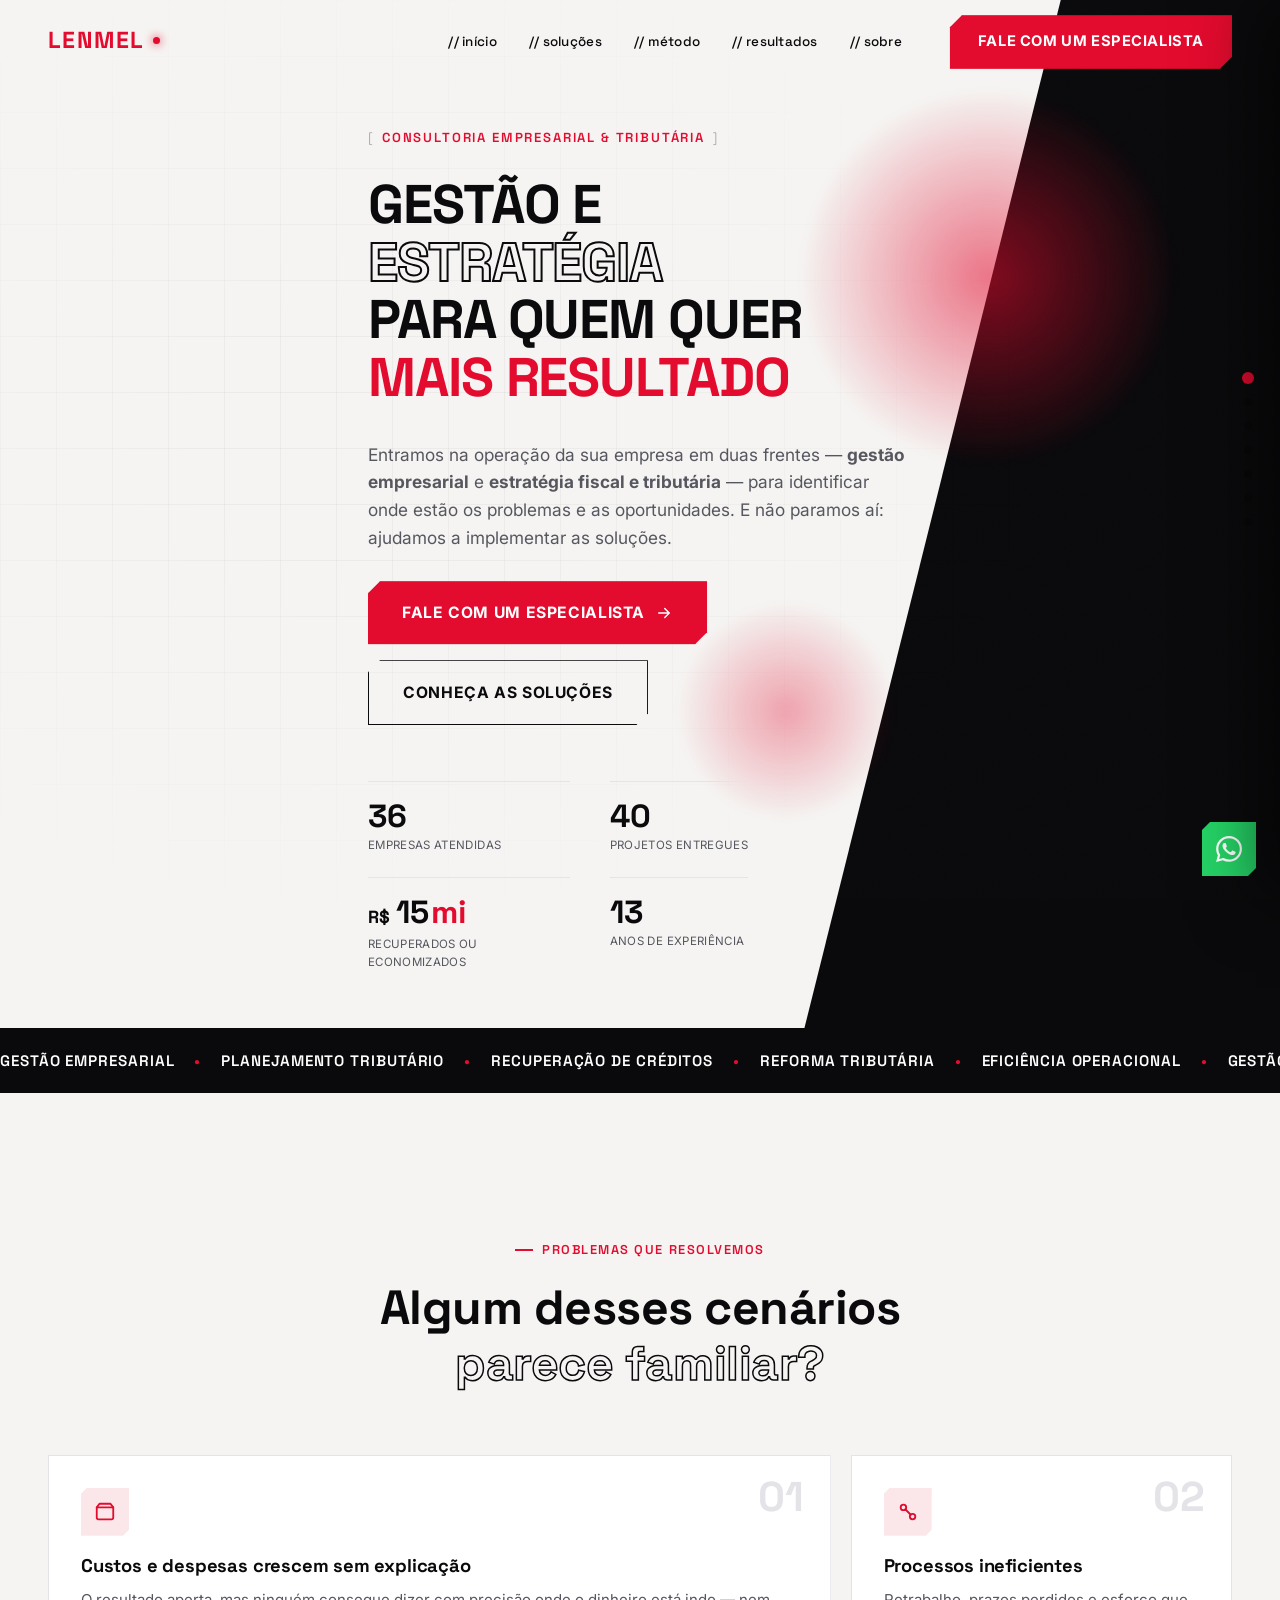
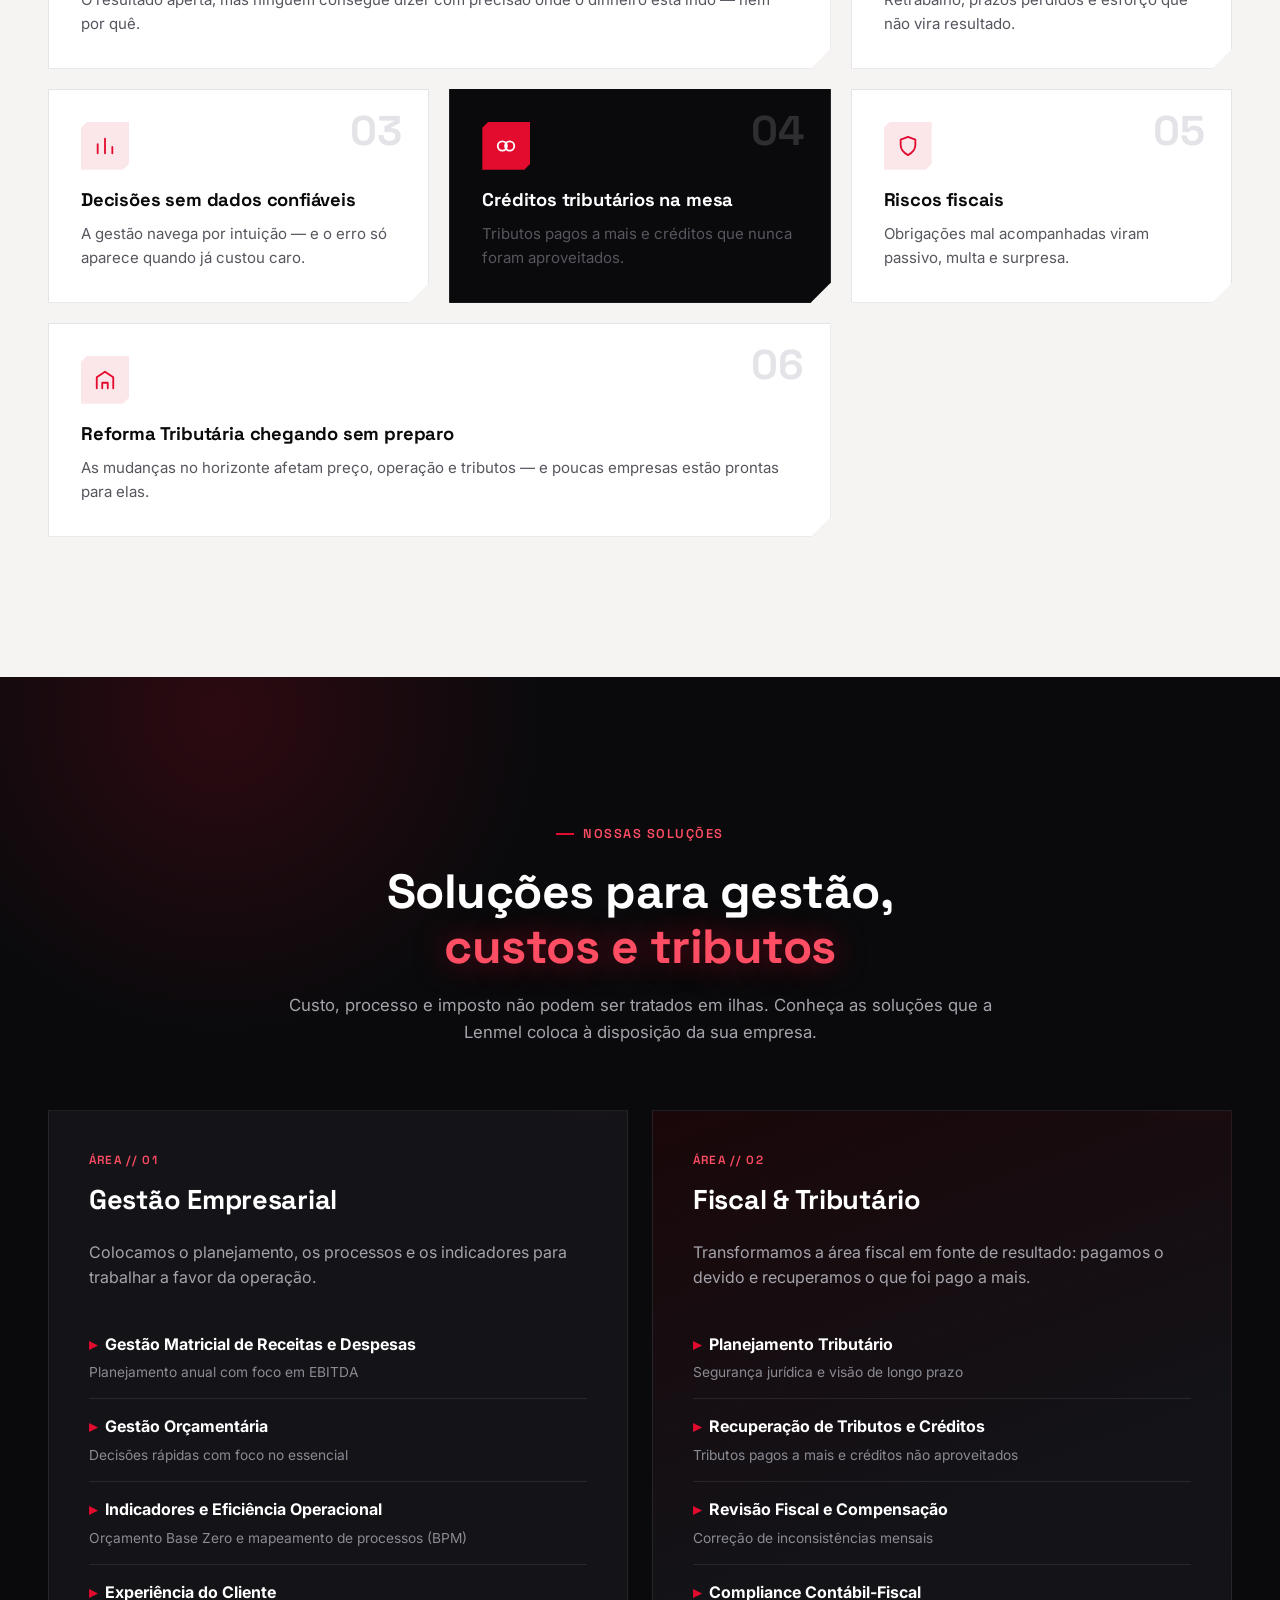
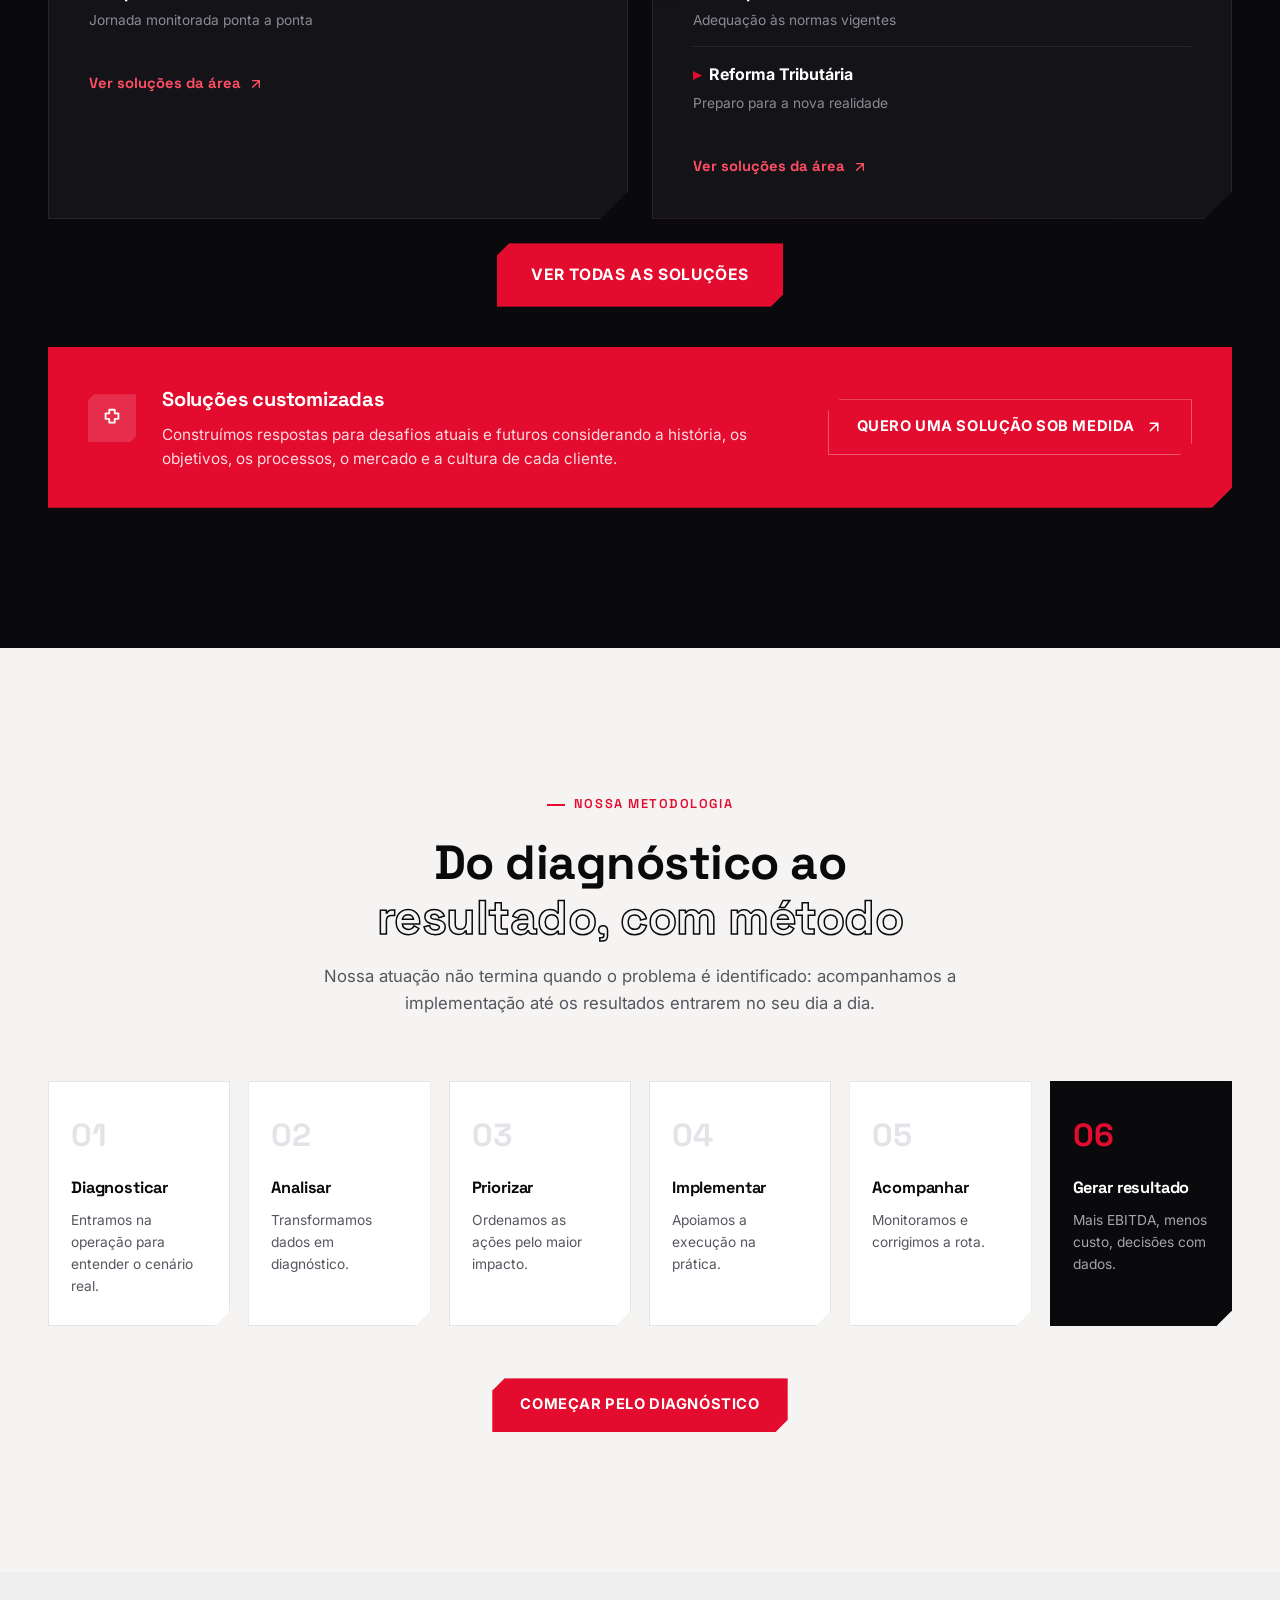
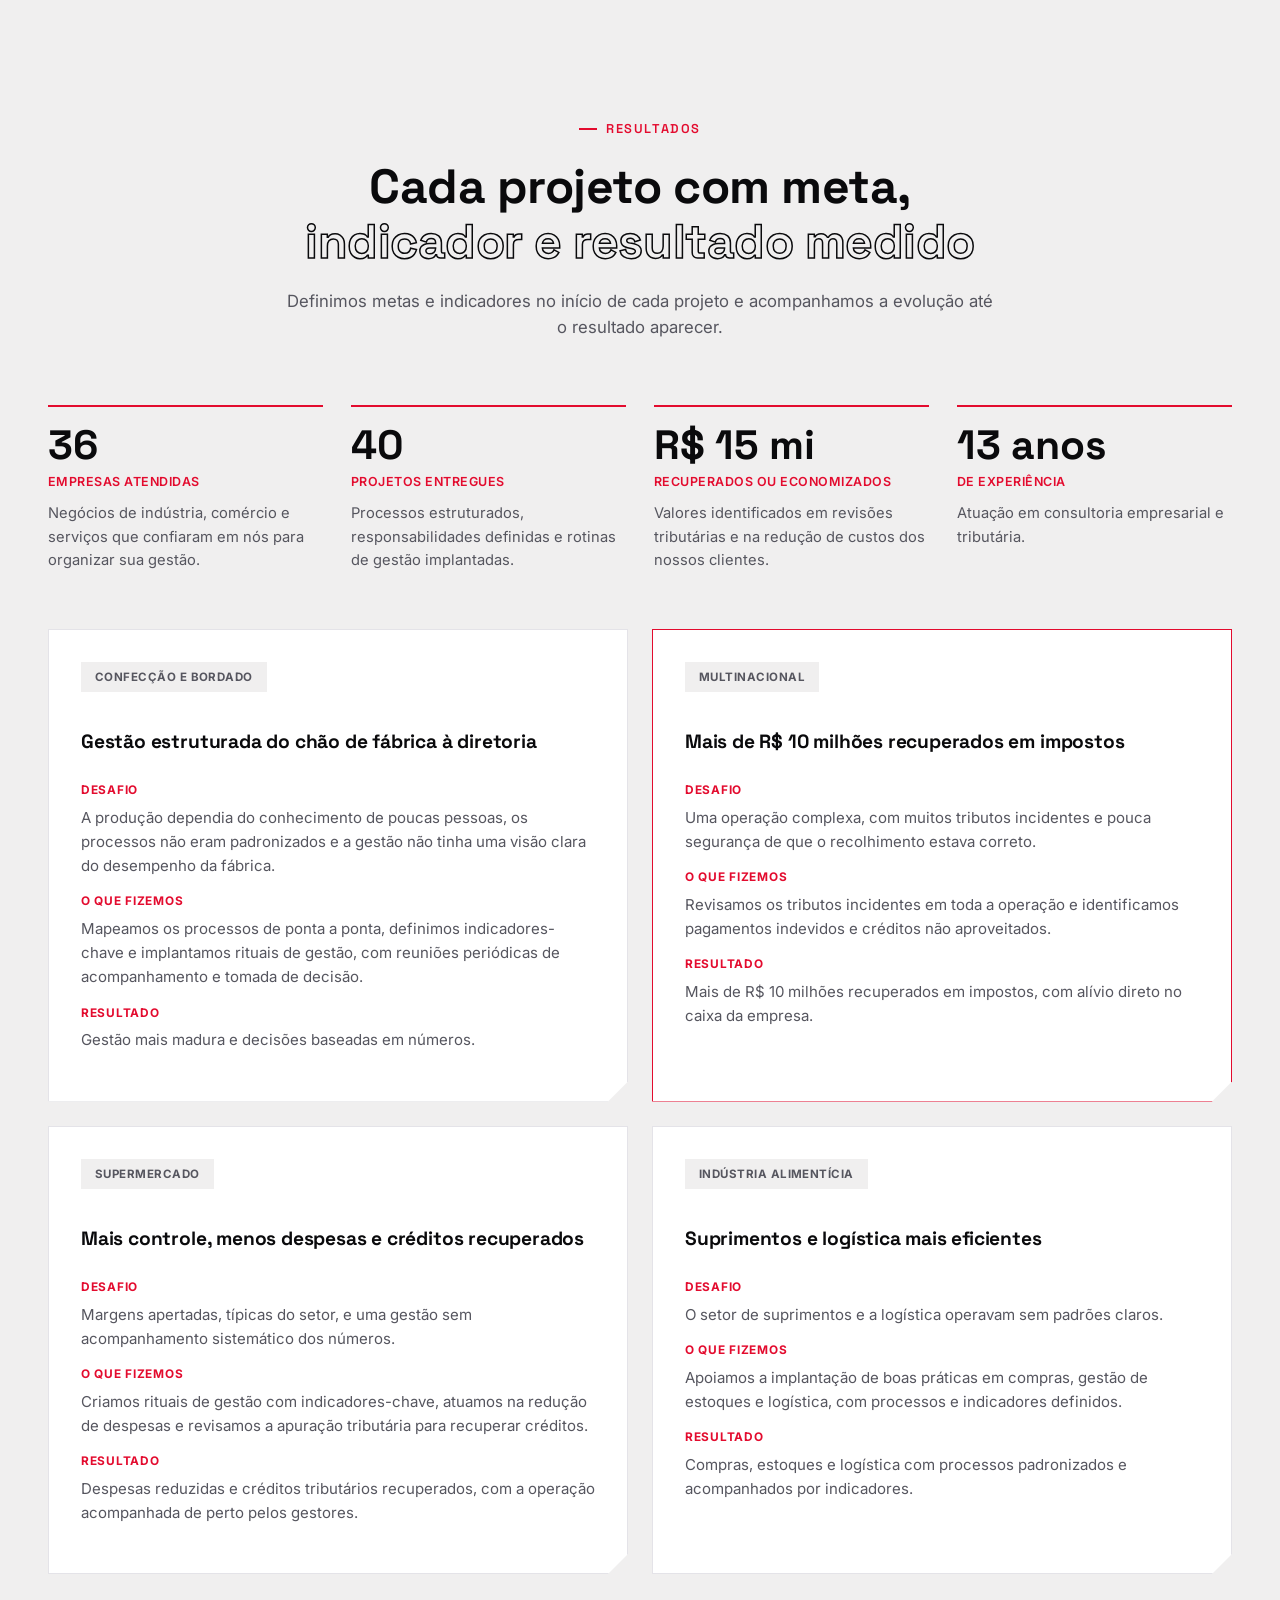
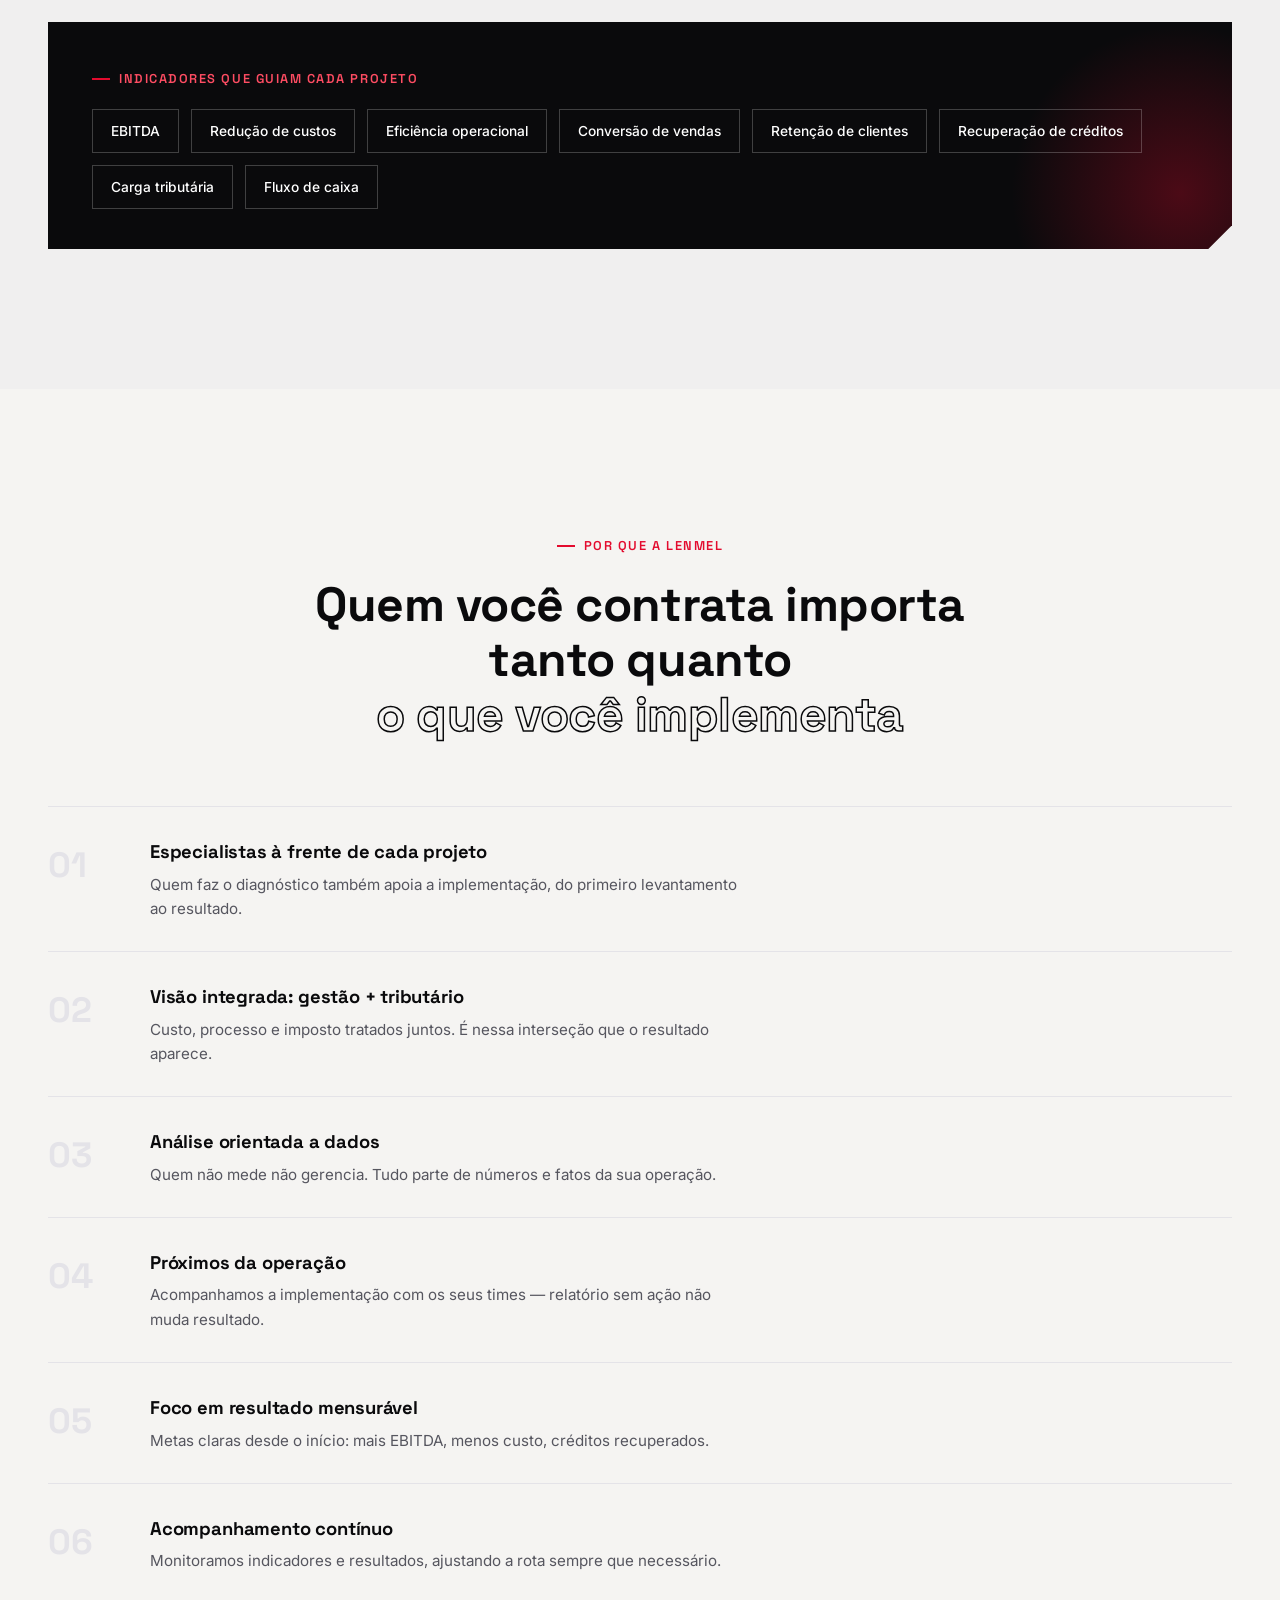
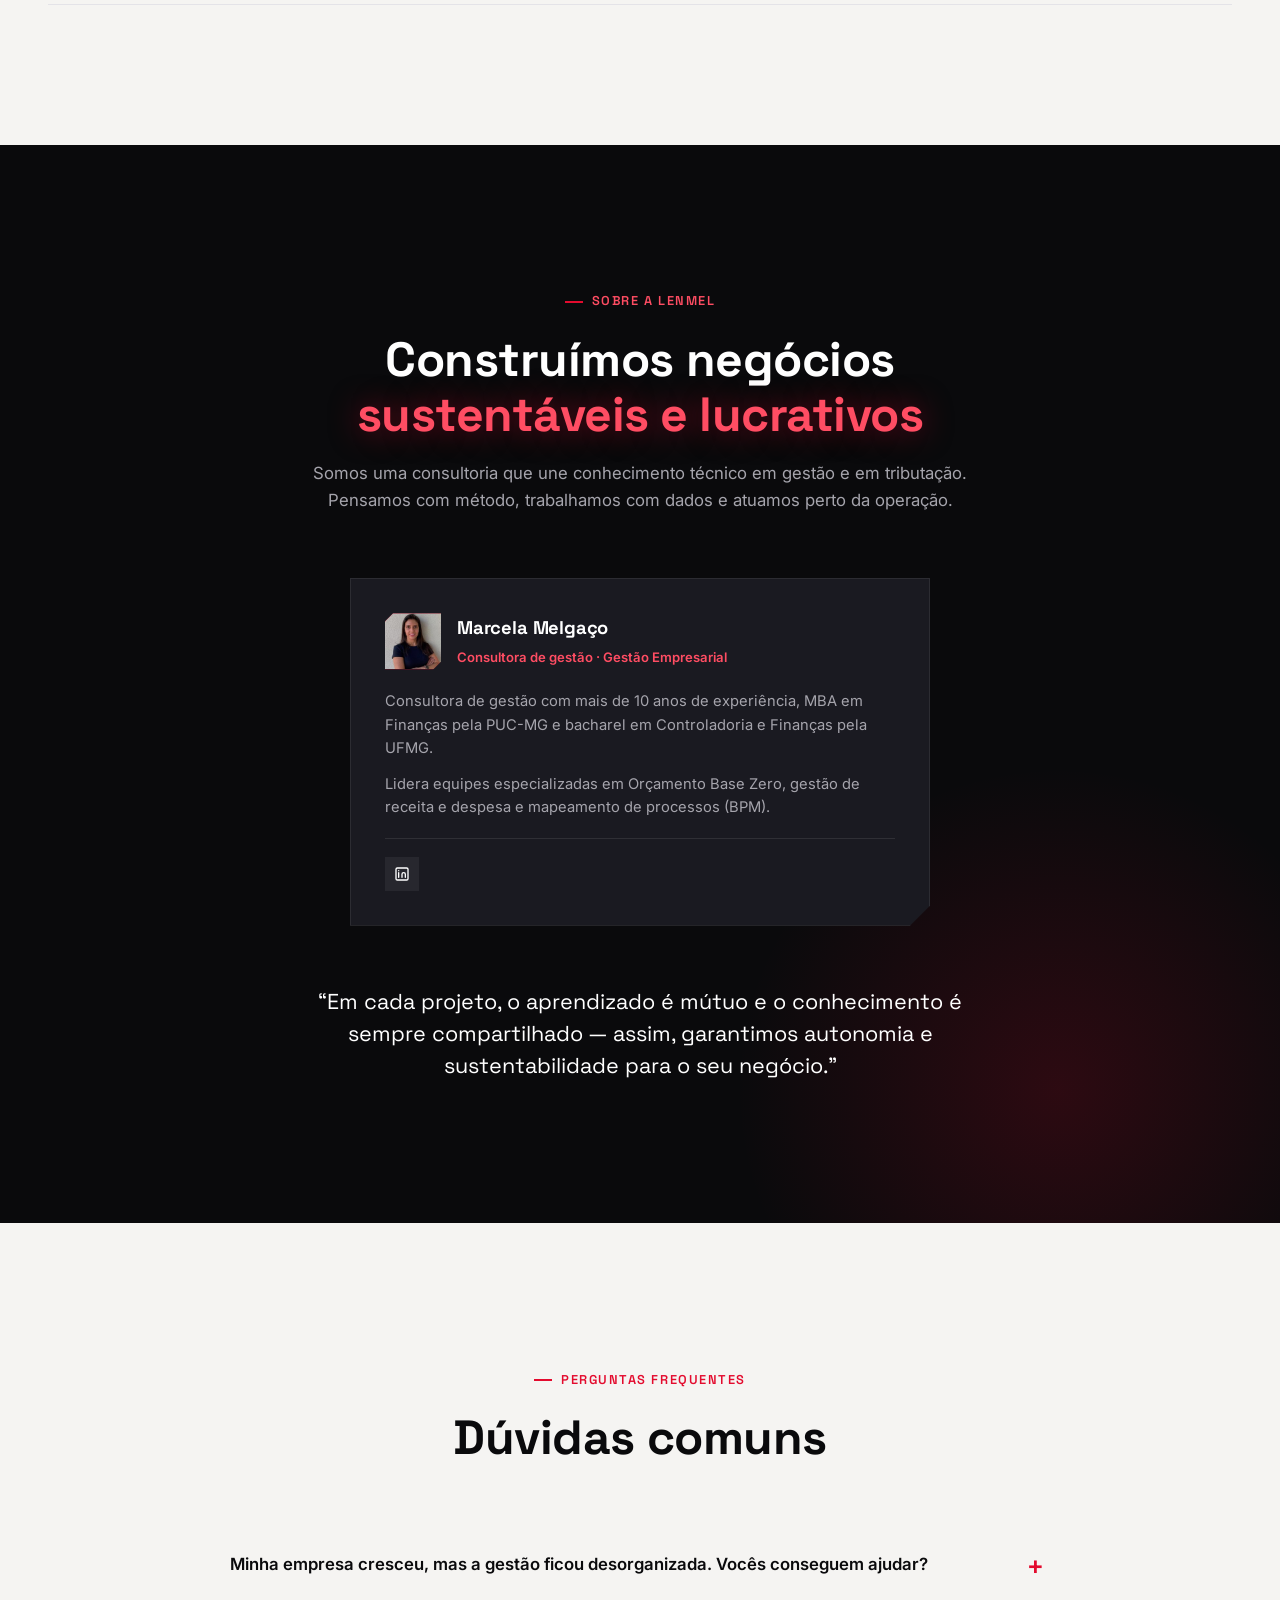
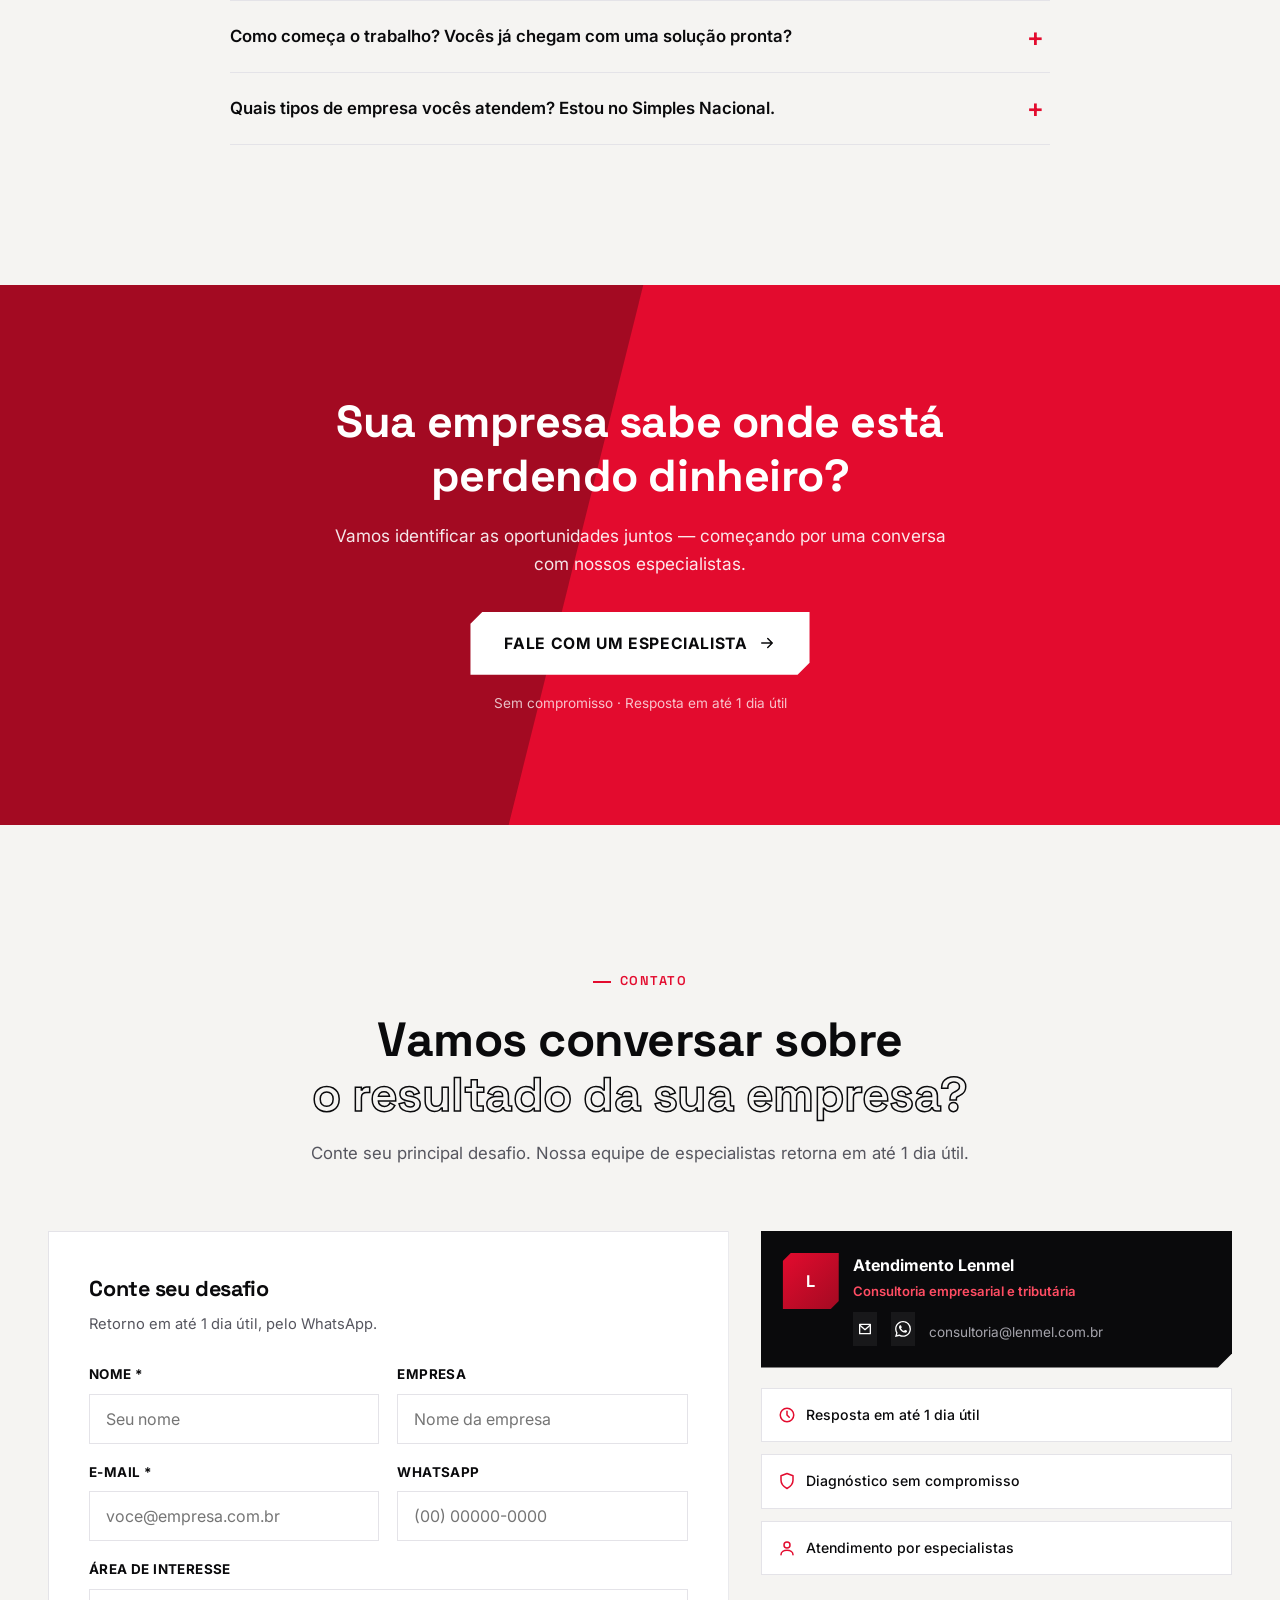
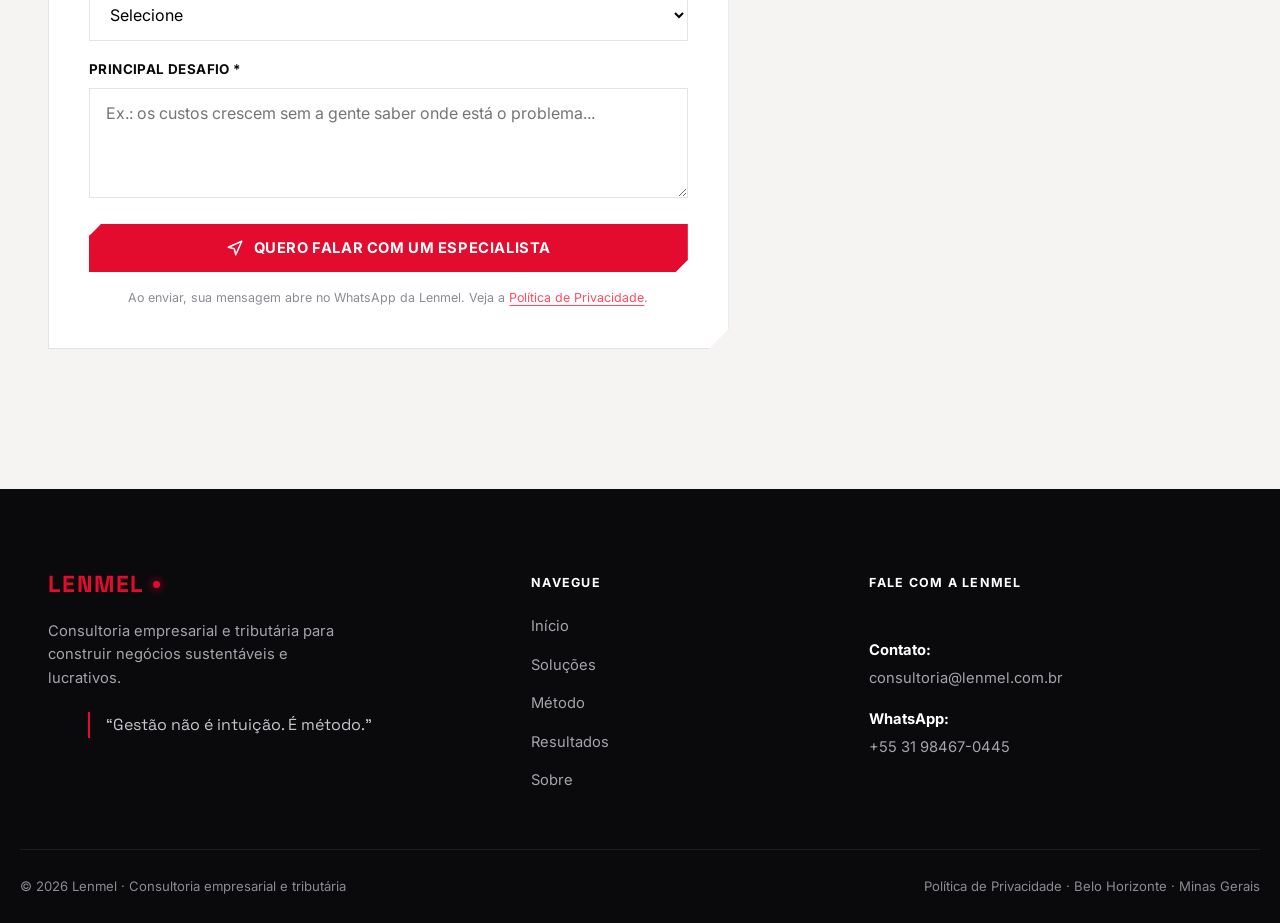
==== commit fe2282a7: "Atualiza conteúdo com as informações enviadas pelo cliente - Números reais no topo e na seção Result" ====
--- a/index.html
+++ b/index.html
@@ -31,6 +31,7 @@
     rel="stylesheet">
   <link rel="stylesheet" href="styles.css">
 <script type="application/ld+json">{"@context": "https://schema.org", "@type": "ProfessionalService", "name": "Lenmel", "url": "https://www.lenmel.com.br/", "email": "consultoria@lenmel.com.br", "telephone": "+5531984670445", "description": "Consultoria empresarial e tributária: gestão de receitas e despesas, orçamento, eficiência operacional, planejamento tributário e recuperação de créditos.", "address": {"@type": "PostalAddress", "addressLocality": "Belo Horizonte", "addressRegion": "MG", "addressCountry": "BR"}, "areaServed": "BR"}</script>
+<script type="application/ld+json">{"@context": "https://schema.org", "@type": "FAQPage", "mainEntity": [{"@type": "Question", "name": "Minha empresa cresceu, mas a gestão ficou desorganizada. Vocês conseguem ajudar?", "acceptedAnswer": {"@type": "Answer", "text": "Sim. É uma situação comum, principalmente em empresas familiares. Organizamos processos, definimos responsabilidades e criamos rotinas e indicadores de gestão, para que você tenha uma visão clara do negócio."}}, {"@type": "Question", "name": "Como começa o trabalho? Vocês já chegam com uma solução pronta?", "acceptedAnswer": {"@type": "Answer", "text": "Não. Começamos com uma conversa, presencial ou por vídeo, para entender a realidade da empresa. A partir daí identificamos os principais gargalos e as oportunidades de melhoria e propomos o caminho mais adequado."}}, {"@type": "Question", "name": "Quais tipos de empresa vocês atendem? Estou no Simples Nacional.", "acceptedAnswer": {"@type": "Answer", "text": "Atendemos empresas de diferentes portes e segmentos, como indústria, comércio e serviços, inclusive as optantes pelo Simples Nacional."}}]}</script>
 </head>
 
 <body>
@@ -59,12 +60,12 @@
   </header>
 
   <div class="mobile-nav" id="mobile-nav">
-    <a href="#inicio" class="nav-link" style="--i:0">Início</a>
-    <a href="solucoes.html" class="nav-link" style="--i:1">Soluções</a>
-    <a href="#metodo" class="nav-link" style="--i:2">Método</a>
-    <a href="#resultados" class="nav-link" style="--i:3">Resultados</a>
-    <a href="#sobre" class="nav-link" style="--i:4">Sobre</a>
-    <a href="#contato" class="btn btn-primary mobile-cta js-open-specialist" style="--i:5">Fale com um especialista</a>
+    <a href="#inicio" class="nav-link">Início</a>
+    <a href="solucoes.html" class="nav-link">Soluções</a>
+    <a href="#metodo" class="nav-link">Método</a>
+    <a href="#resultados" class="nav-link">Resultados</a>
+    <a href="#sobre" class="nav-link">Sobre</a>
+    <a href="#contato" class="btn btn-primary mobile-cta js-open-specialist">Fale com um especialista</a>
   </div>
   <div class="mobile-nav-backdrop" id="mobile-nav-backdrop"></div>
 
@@ -124,17 +125,20 @@
 
         <div class="hero-stats reveal reveal-delay-2">
           <div class="stat">
-            <span class="stat-num" data-count="6">0</span>
-            <span class="stat-label">Etapas de método</span>
+            <span class="stat-num" data-count="36">0</span>
+            <span class="stat-label">Empresas atendidas</span>
           </div>
           <div class="stat">
-            <span class="stat-num-row"><span class="stat-num" data-count="10">0</span><span
-                class="stat-suffix">+</span></span>
+            <span class="stat-num" data-count="40">0</span>
+            <span class="stat-label">Projetos entregues</span>
+          </div>
+          <div class="stat">
+            <span class="stat-num-row"><span class="stat-prefix">R$</span><span class="stat-num" data-count="15">0</span><span class="stat-suffix">mi</span></span>
+            <span class="stat-label">Recuperados ou economizados</span>
+          </div>
+          <div class="stat">
+            <span class="stat-num" data-count="13">0</span>
             <span class="stat-label">Anos de experiência</span>
-          </div>
-          <div class="stat">
-            <span class="stat-num" data-count="1">0</span>
-            <span class="stat-label">Dia útil de retorno</span>
           </div>
         </div>
       </div>
@@ -203,7 +207,7 @@
                 <circle cx="16" cy="12" r="5" />
               </svg></span>
             <h3>Créditos tributários na mesa</h3>
-            <p>Bitributação e oportunidades de recuperação nunca mapeadas.</p>
+            <p>Tributos pagos a mais e créditos que nunca foram aproveitados.</p>
           </article>
 
           <article class="bento-card reveal">
@@ -266,7 +270,7 @@
             <p class="panel-lede">Transformamos a área fiscal em fonte de resultado: pagamos o devido e recuperamos o que foi pago a mais.</p>
             <ul class="panel-list">
               <li><a href="solucao-planejamento-tributario.html"><strong>Planejamento Tributário</strong><span>Segurança jurídica e visão de longo prazo</span></a></li>
-              <li><a href="solucao-recuperacao-tributos-creditos.html"><strong>Recuperação de Tributos e Créditos</strong><span>Identificação de bitributação</span></a></li>
+              <li><a href="solucao-recuperacao-tributos-creditos.html"><strong>Recuperação de Tributos e Créditos</strong><span>Tributos pagos a mais e créditos não aproveitados</span></a></li>
               <li><a href="solucao-revisao-fiscal-compensacao.html"><strong>Revisão Fiscal e Compensação</strong><span>Correção de inconsistências mensais</span></a></li>
               <li><a href="solucao-compliance-contabil-fiscal.html"><strong>Compliance Contábil-Fiscal</strong><span>Adequação às normas vigentes</span></a></li>
               <li><a href="solucao-reforma-tributaria.html"><strong>Reforma Tributária</strong><span>Preparo para a nova realidade</span></a></li>
@@ -342,6 +346,52 @@
           <h2>Cada projeto com meta,<br><span class="text-outline">indicador e resultado medido</span></h2>
           <p>Definimos metas e indicadores no início de cada projeto e acompanhamos a evolução até o resultado aparecer.</p>
         </div>
+        <ul class="results-numbers reveal-group">
+          <li class="reveal"><strong>36</strong><span>empresas atendidas</span><p>Negócios de indústria, comércio e serviços que confiaram em nós para organizar sua gestão.</p></li>
+          <li class="reveal"><strong>40</strong><span>projetos entregues</span><p>Processos estruturados, responsabilidades definidas e rotinas de gestão implantadas.</p></li>
+          <li class="reveal"><strong>R$ 15 mi</strong><span>recuperados ou economizados</span><p>Valores identificados em revisões tributárias e na redução de custos dos nossos clientes.</p></li>
+          <li class="reveal"><strong>13 anos</strong><span>de experiência</span><p>Atuação em consultoria empresarial e tributária.</p></li>
+        </ul>
+
+        <div class="case-grid reveal-group">
+          <article class="case-card reveal">
+            <span class="pill pill-neutral">Confecção e bordado</span>
+            <h3>Gestão estruturada do chão de fábrica à diretoria</h3>
+            <dl>
+              <dt>Desafio</dt><dd>A produção dependia do conhecimento de poucas pessoas, os processos não eram padronizados e a gestão não tinha uma visão clara do desempenho da fábrica.</dd>
+              <dt>O que fizemos</dt><dd>Mapeamos os processos de ponta a ponta, definimos indicadores-chave e implantamos rituais de gestão, com reuniões periódicas de acompanhamento e tomada de decisão.</dd>
+              <dt>Resultado</dt><dd>Gestão mais madura e decisões baseadas em números.</dd>
+            </dl>
+          </article>
+          <article class="case-card case-card-accent reveal">
+            <span class="pill pill-neutral">Multinacional</span>
+            <h3>Mais de R$ 10 milhões recuperados em impostos</h3>
+            <dl>
+              <dt>Desafio</dt><dd>Uma operação complexa, com muitos tributos incidentes e pouca segurança de que o recolhimento estava correto.</dd>
+              <dt>O que fizemos</dt><dd>Revisamos os tributos incidentes em toda a operação e identificamos pagamentos indevidos e créditos não aproveitados.</dd>
+              <dt>Resultado</dt><dd>Mais de R$ 10 milhões recuperados em impostos, com alívio direto no caixa da empresa.</dd>
+            </dl>
+          </article>
+          <article class="case-card reveal">
+            <span class="pill pill-neutral">Supermercado</span>
+            <h3>Mais controle, menos despesas e créditos recuperados</h3>
+            <dl>
+              <dt>Desafio</dt><dd>Margens apertadas, típicas do setor, e uma gestão sem acompanhamento sistemático dos números.</dd>
+              <dt>O que fizemos</dt><dd>Criamos rituais de gestão com indicadores-chave, atuamos na redução de despesas e revisamos a apuração tributária para recuperar créditos.</dd>
+              <dt>Resultado</dt><dd>Despesas reduzidas e créditos tributários recuperados, com a operação acompanhada de perto pelos gestores.</dd>
+            </dl>
+          </article>
+          <article class="case-card reveal">
+            <span class="pill pill-neutral">Indústria alimentícia</span>
+            <h3>Suprimentos e logística mais eficientes</h3>
+            <dl>
+              <dt>Desafio</dt><dd>O setor de suprimentos e a logística operavam sem padrões claros.</dd>
+              <dt>O que fizemos</dt><dd>Apoiamos a implantação de boas práticas em compras, gestão de estoques e logística, com processos e indicadores definidos.</dd>
+              <dt>Resultado</dt><dd>Compras, estoques e logística com processos padronizados e acompanhados por indicadores.</dd>
+            </dl>
+          </article>
+        </div>
+
         <div class="indicators-card reveal">
           <span class="eyebrow eyebrow-light"><i></i>Indicadores que guiam cada projeto</span>
           <ul class="pill-tags">
@@ -443,6 +493,20 @@
     </section>
 
     <!-- ============================================================
+     PERGUNTAS FREQUENTES
+     ============================================================ -->
+    <section class="section" id="faq">
+      <div class="container">
+        <div class="section-head reveal"><span class="eyebrow"><i></i>Perguntas frequentes</span><h2>Dúvidas comuns</h2></div>
+        <div class="faq reveal">
+          <details><summary>Minha empresa cresceu, mas a gestão ficou desorganizada. Vocês conseguem ajudar?</summary><p>Sim. É uma situação comum, principalmente em empresas familiares. Organizamos processos, definimos responsabilidades e criamos rotinas e indicadores de gestão, para que você tenha uma visão clara do negócio.</p></details>
+          <details><summary>Como começa o trabalho? Vocês já chegam com uma solução pronta?</summary><p>Não. Começamos com uma conversa, presencial ou por vídeo, para entender a realidade da empresa. A partir daí identificamos os principais gargalos e as oportunidades de melhoria e propomos o caminho mais adequado.</p></details>
+          <details><summary>Quais tipos de empresa vocês atendem? Estou no Simples Nacional.</summary><p>Atendemos empresas de diferentes portes e segmentos, como indústria, comércio e serviços, inclusive as optantes pelo Simples Nacional.</p></details>
+        </div>
+      </div>
+    </section>
+
+    <!-- ============================================================
      CTA FAIXA
      ============================================================ -->
     <section class="cta-band reveal">
@@ -475,12 +539,12 @@
             <h3>Conte seu desafio</h3>
             <p class="contact-form-sub">Retorno em até 1 dia útil, pelo WhatsApp.</p>
             <div class="form-row">
-              <div class="form-field"><label for="field-nome">Nome *</label><input type="text" id="field-nome" name="nome" placeholder="Seu nome" required></div>
-              <div class="form-field"><label for="field-empresa">Empresa</label><input type="text" id="field-empresa" name="empresa" placeholder="Nome da empresa"></div>
+              <div class="form-field"><label for="field-nome">Nome *</label><input type="text" id="field-nome" name="nome" maxlength="100" autocomplete="name" placeholder="Seu nome" required></div>
+              <div class="form-field"><label for="field-empresa">Empresa</label><input type="text" id="field-empresa" name="empresa" maxlength="120" autocomplete="organization" placeholder="Nome da empresa"></div>
             </div>
             <div class="form-row">
-              <div class="form-field"><label for="field-email">E-mail *</label><input type="email" id="field-email" name="email" placeholder="voce@empresa.com.br" required></div>
-              <div class="form-field"><label for="field-whatsapp">WhatsApp</label><input type="tel" id="field-whatsapp" name="whatsapp" placeholder="(00) 00000-0000"></div>
+              <div class="form-field"><label for="field-email">E-mail *</label><input type="email" id="field-email" name="email" maxlength="120" autocomplete="email" placeholder="voce@empresa.com.br" required></div>
+              <div class="form-field"><label for="field-whatsapp">WhatsApp</label><input type="tel" id="field-whatsapp" name="whatsapp" maxlength="20" autocomplete="tel" placeholder="(00) 00000-0000"></div>
             </div>
             <div class="form-field"><label for="field-area">Área de interesse</label>
               <select id="field-area" name="area">
@@ -490,7 +554,7 @@
                 <option>Reforma Tributária</option>
                 <option>Outro assunto</option>
               </select></div>
-            <div class="form-field"><label for="field-desafio">Principal desafio *</label><textarea id="field-desafio" name="desafio" rows="4" placeholder="Ex.: os custos crescem sem a gente saber onde está o problema..." required></textarea></div>
+            <div class="form-field"><label for="field-desafio">Principal desafio *</label><textarea id="field-desafio" name="desafio" maxlength="1500" rows="4" placeholder="Ex.: os custos crescem sem a gente saber onde está o problema..." required></textarea></div>
             <button type="submit" class="btn btn-primary form-submit">
               <svg viewBox="0 0 24 24"><path d="m3 11 18-8-8 18-2-8Z" /></svg>
               Quero falar com um especialista
@@ -530,7 +594,7 @@
       <div class="footer-brand">
         <span class="brand-logo">LENMEL<i></i></span>
         <p>Consultoria empresarial e tributária para construir negócios sustentáveis e lucrativos.</p>
-        <blockquote class="footer-quote">“Quem não mede não gerencia.”<cite>William Edwards Deming</cite></blockquote>
+        <blockquote class="footer-quote">“Gestão não é intuição. É método.”</blockquote>
       </div>
       <nav class="footer-nav">
         <span class="footer-heading">Navegue</span>
--- a/styles.css
+++ b/styles.css
@@ -156,6 +156,12 @@
   border-bottom: 1px solid rgba(255,255,255,.1);
   opacity: 0; transform: translateX(20px);
 }
+.mobile-nav > :nth-child(1) { --i: 0; }
+.mobile-nav > :nth-child(2) { --i: 1; }
+.mobile-nav > :nth-child(3) { --i: 2; }
+.mobile-nav > :nth-child(4) { --i: 3; }
+.mobile-nav > :nth-child(5) { --i: 4; }
+.mobile-nav > :nth-child(6) { --i: 5; }
 .mobile-nav.is-open .nav-link { animation: mobile-in .5s var(--ease) forwards; animation-delay: calc(var(--i) * .06s + .1s); }
 @keyframes mobile-in { to { opacity: 1; transform: translateX(0); } }
 .mobile-cta { margin-top: 20px; justify-content: center; opacity: 0; animation: mobile-in .5s var(--ease) forwards; animation-delay: calc(var(--i) * .06s + .1s); }
@@ -269,14 +275,16 @@
 
 .hero-stats {
   display: grid;
-  grid-template-columns: repeat(3, minmax(0, 120px));
-  column-gap: 32px;
+  grid-template-columns: repeat(2, auto);
+  column-gap: 40px;
   row-gap: 22px;
+  max-width: 380px;
 }
 .stat { display: flex; flex-direction: column; gap: 4px; padding-top: 18px; border-top: 1px solid var(--gray-200); }
 .stat-num-row { display: flex; align-items: baseline; gap: 2px; }
 .stat-num { font-family: var(--font-display); font-size: 2rem; font-weight: 700; color: var(--black); line-height: 1; }
 .stat-suffix { font-family: var(--font-display); font-size: 2rem; font-weight: 700; color: var(--red); line-height: 1; }
+.stat-prefix { font-family: var(--font-display); font-size: 1.1rem; font-weight: 700; color: var(--black); margin-right: 4px; }
 .stat-label { font-size: .72rem; color: var(--gray-600); text-transform: uppercase; letter-spacing: .03em; }
 @media (max-width: 700px) {
   .hero-stats { column-gap: 20px; row-gap: 18px; }
@@ -433,6 +441,22 @@
 .case-details dt { font-size: .7rem; font-weight: 700; text-transform: uppercase; letter-spacing: .05em; color: var(--gray-400); margin-bottom: 3px; }
 .case-details dd { font-size: .87rem; color: var(--gray-600); font-style: italic; }
 
+.results-numbers { display: grid; grid-template-columns: repeat(4, 1fr); gap: 28px; margin-bottom: 56px; }
+.results-numbers li { border-top: 2px solid var(--red); padding-top: 18px; }
+.results-numbers strong { display: block; font-family: var(--font-display); font-size: clamp(2rem, 3.2vw, 2.6rem); line-height: 1; color: var(--black); }
+.results-numbers span { display: block; margin-top: 6px; font-size: .78rem; font-weight: 600; text-transform: uppercase; letter-spacing: .04em; color: var(--red); }
+.results-numbers p { margin-top: 10px; color: var(--gray-600); font-size: .92rem; }
+.case-grid { display: grid; grid-template-columns: repeat(2, 1fr); gap: 24px; }
+.case-card { background: var(--white); border: 1px solid var(--gray-200); padding: 32px; clip-path: polygon(0 0, 100% 0, 100% calc(100% - 20px), calc(100% - 20px) 100%, 0 100%); transition: transform .35s var(--ease), border-color .35s var(--ease); }
+.case-card:hover { transform: translateY(-4px); border-color: var(--black); }
+.case-card-accent { border-color: var(--red); }
+.case-card-wide { max-width: 820px; margin: 0 auto; }
+.case-card h3 { font-size: 1.2rem; line-height: 1.3; margin: 16px 0 18px; }
+.case-card dl { display: grid; gap: 6px; }
+.case-card dt { font-size: .74rem; font-weight: 700; text-transform: uppercase; letter-spacing: .06em; color: var(--red); margin-top: 8px; }
+.case-card-wide dt:first-child { margin-top: 18px; }
+.case-card dd { margin: 0; color: var(--gray-600); font-size: .94rem; }
+@media (max-width: 900px) { .results-numbers { grid-template-columns: repeat(2, 1fr); } .case-grid { grid-template-columns: 1fr; } }
 .indicators-card { margin-top: 48px; background: var(--black); padding: 40px 44px; position: relative; overflow: hidden; clip-path: polygon(0 0, 100% 0, 100% calc(100% - 24px), calc(100% - 24px) 100%, 0 100%); }
 .indicators-card::before { content: ''; position: absolute; bottom: -50%; right: -10%; width: 340px; height: 340px; background: radial-gradient(circle, rgba(227,11,46,.3), transparent 70%); }
 .indicators-card .eyebrow { display: inline-flex; margin-bottom: 20px; position: relative; }
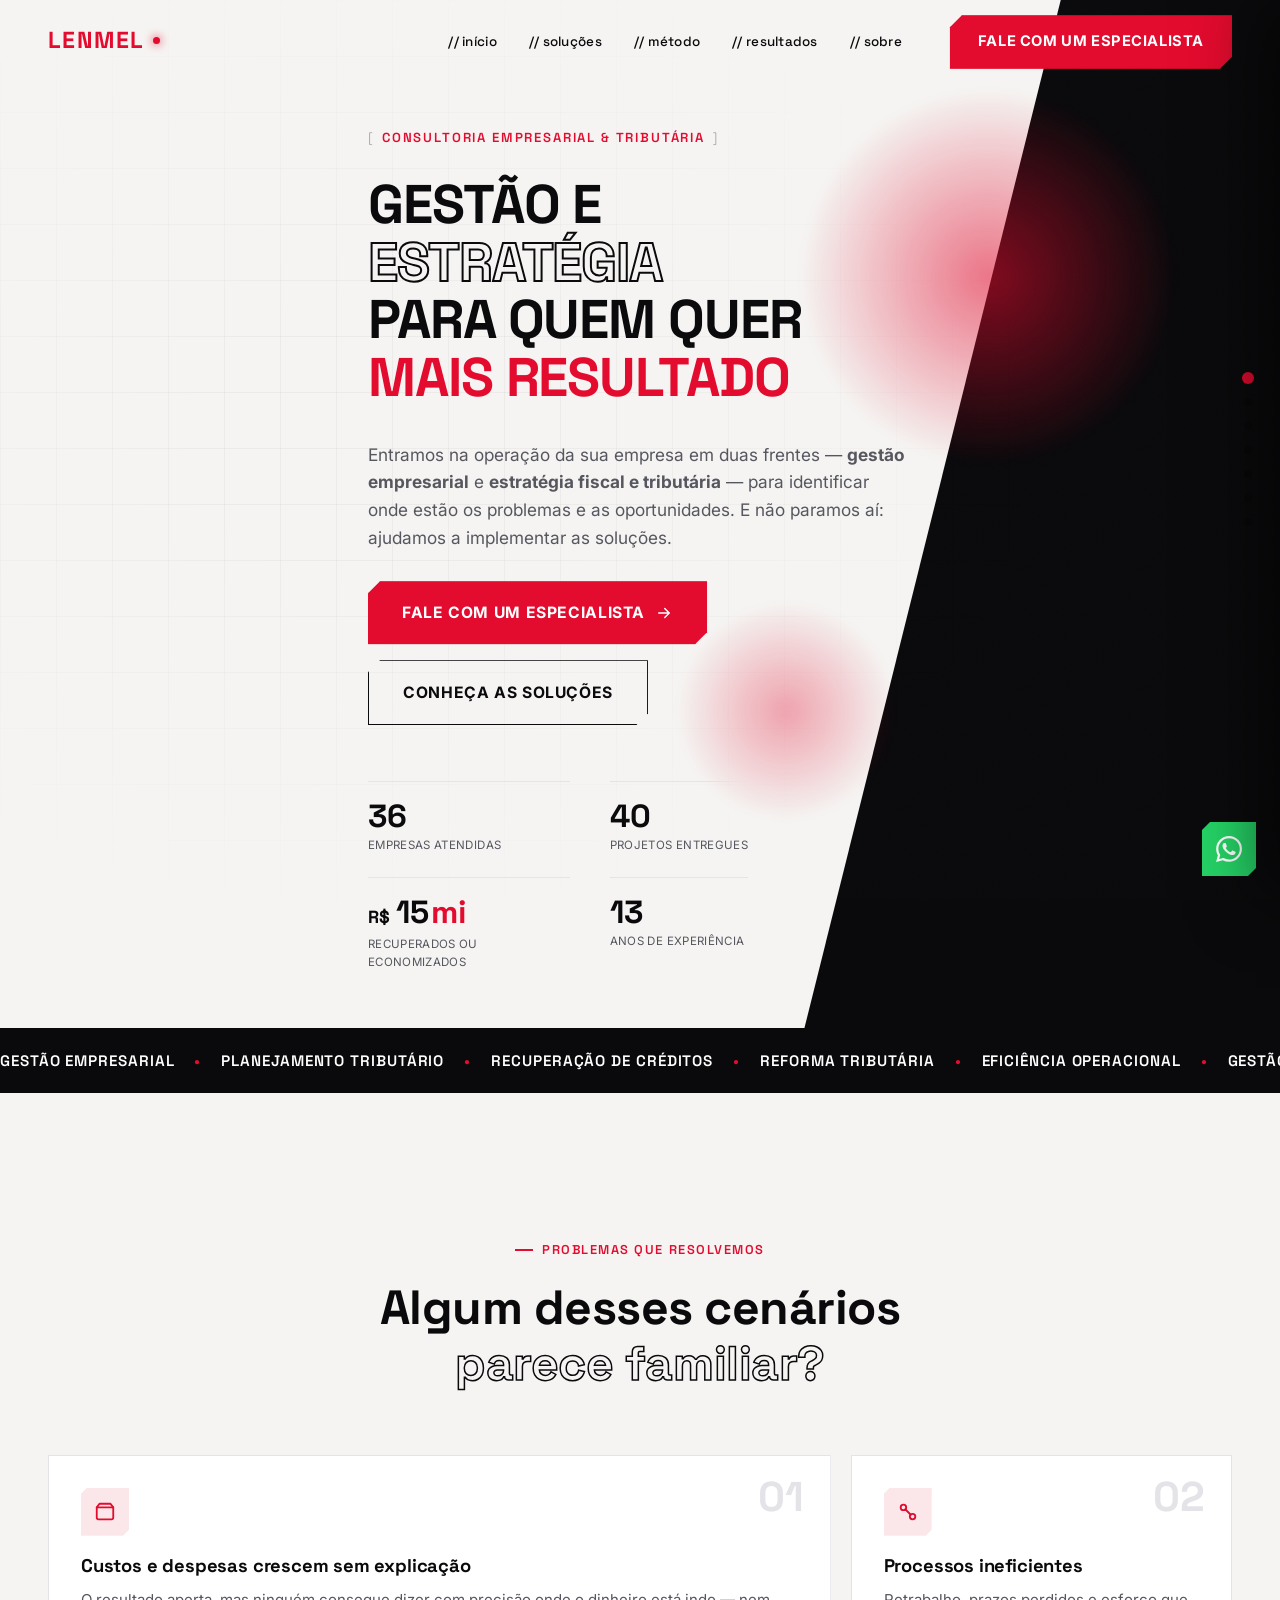
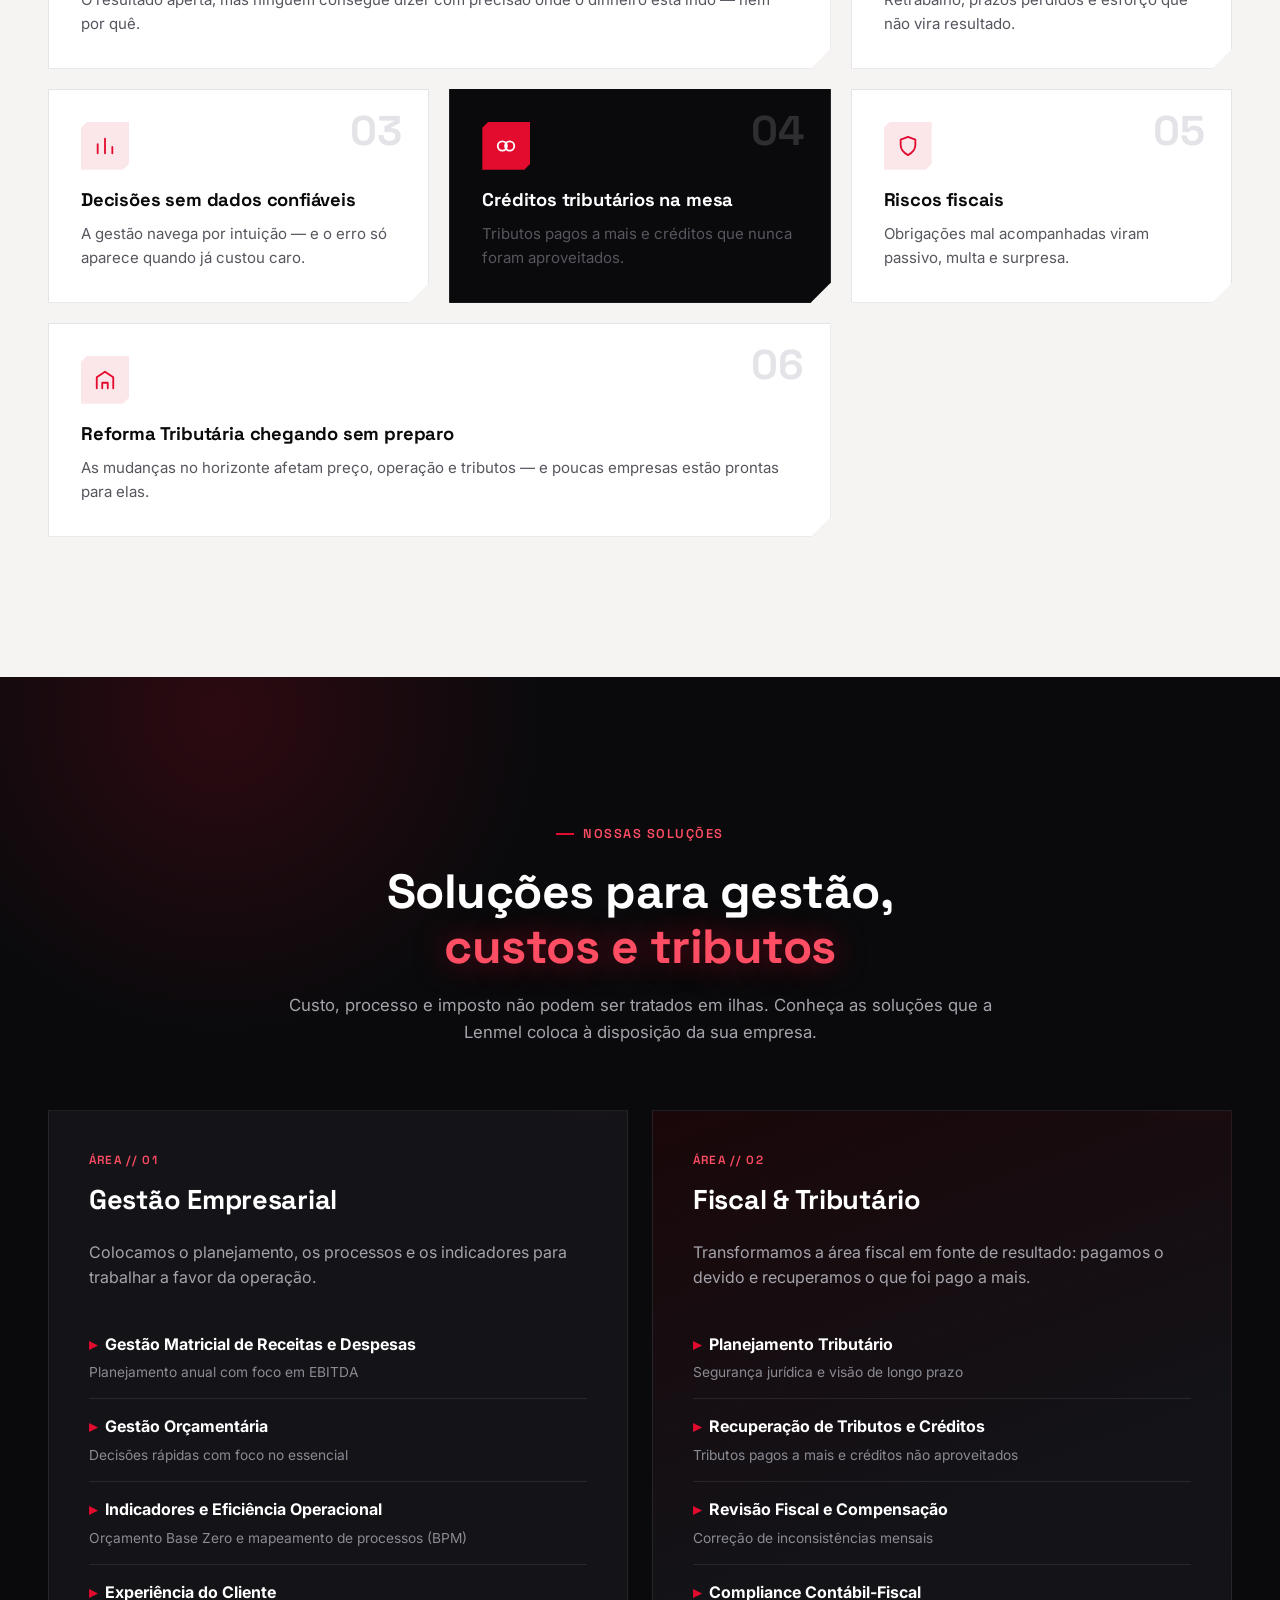
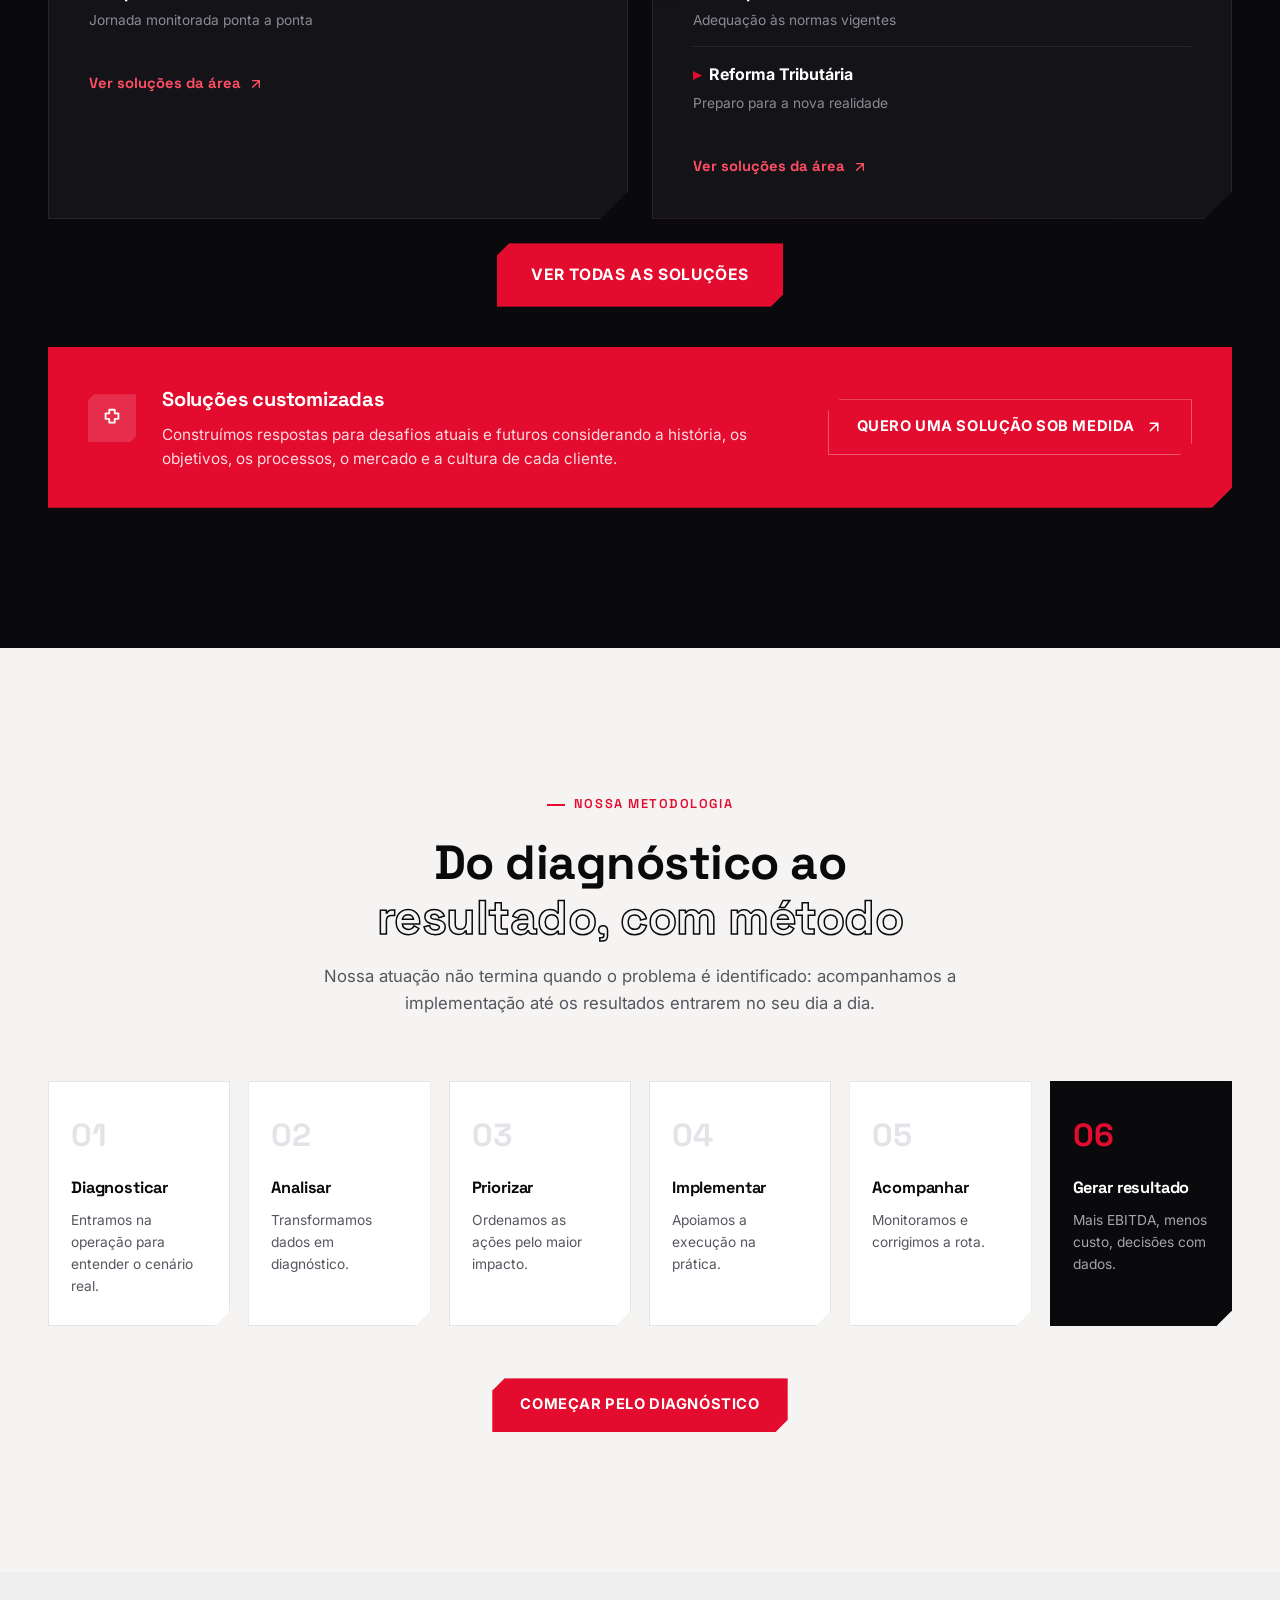
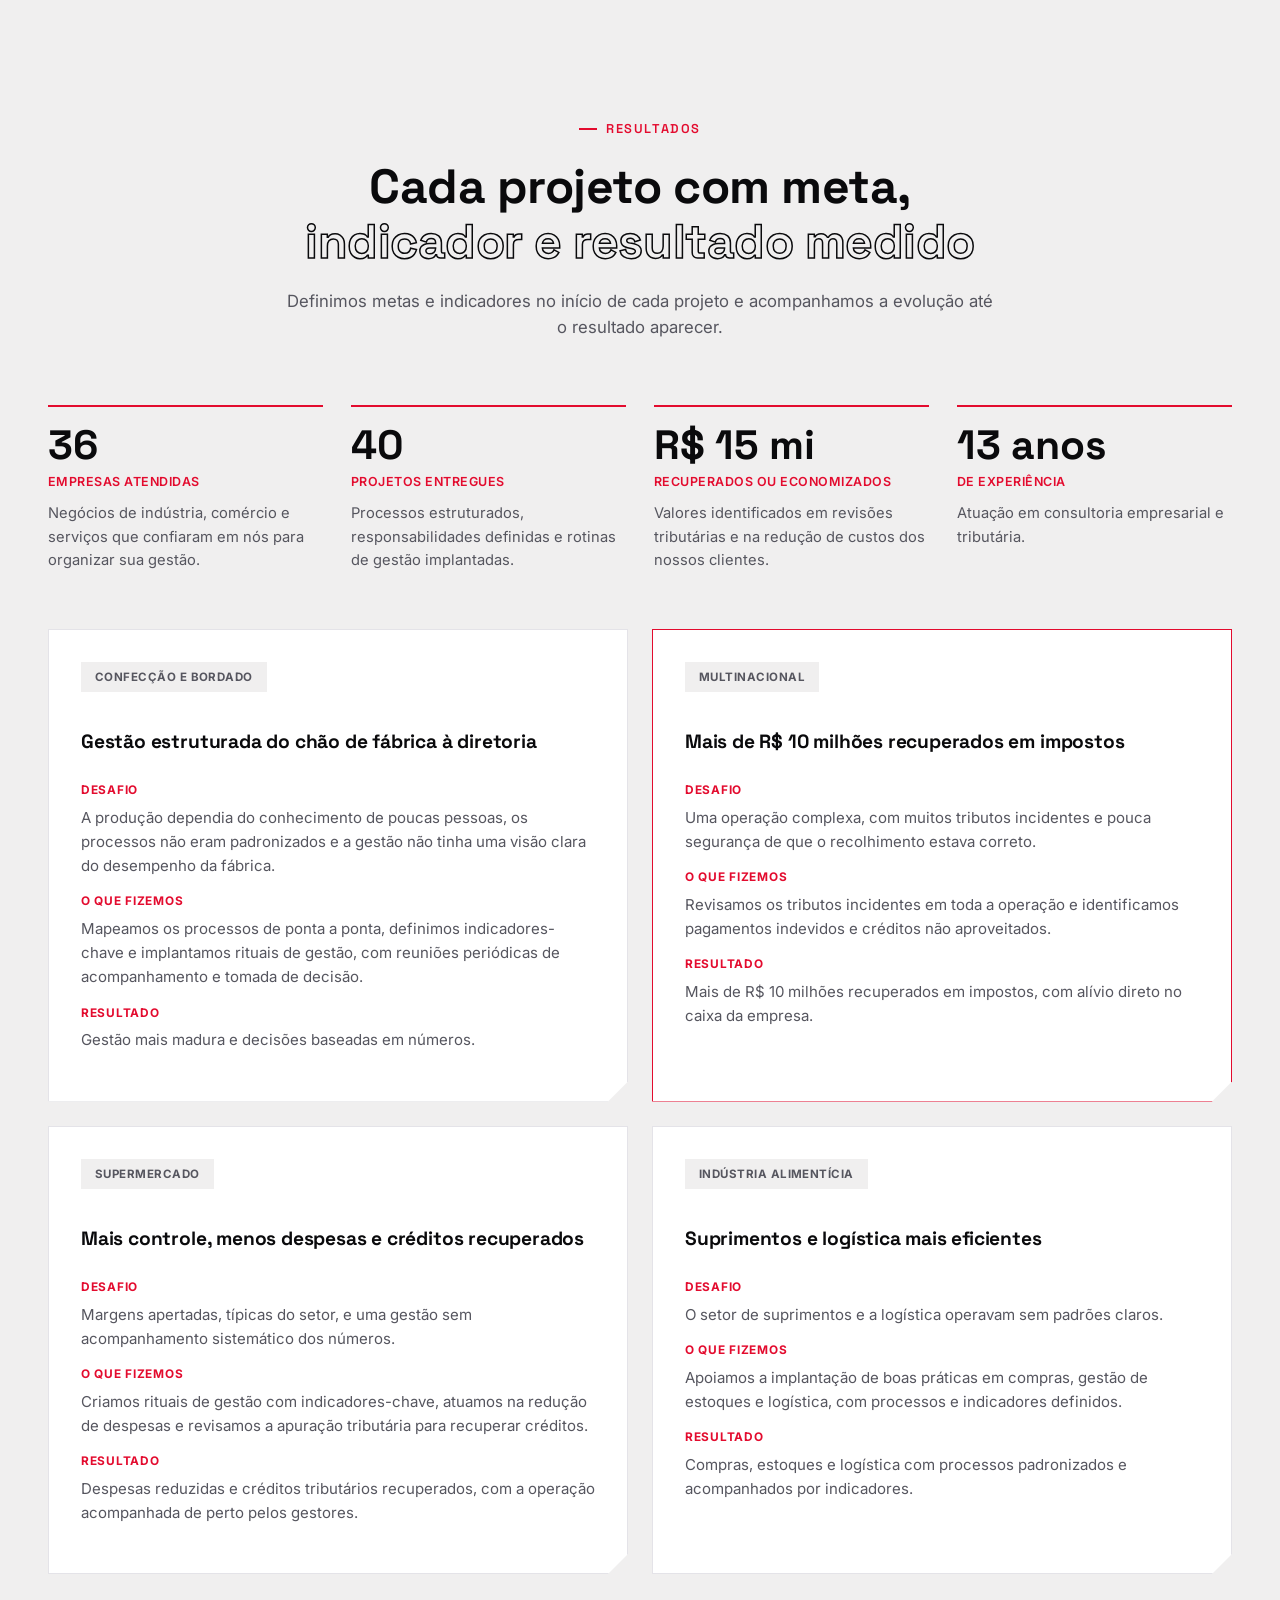
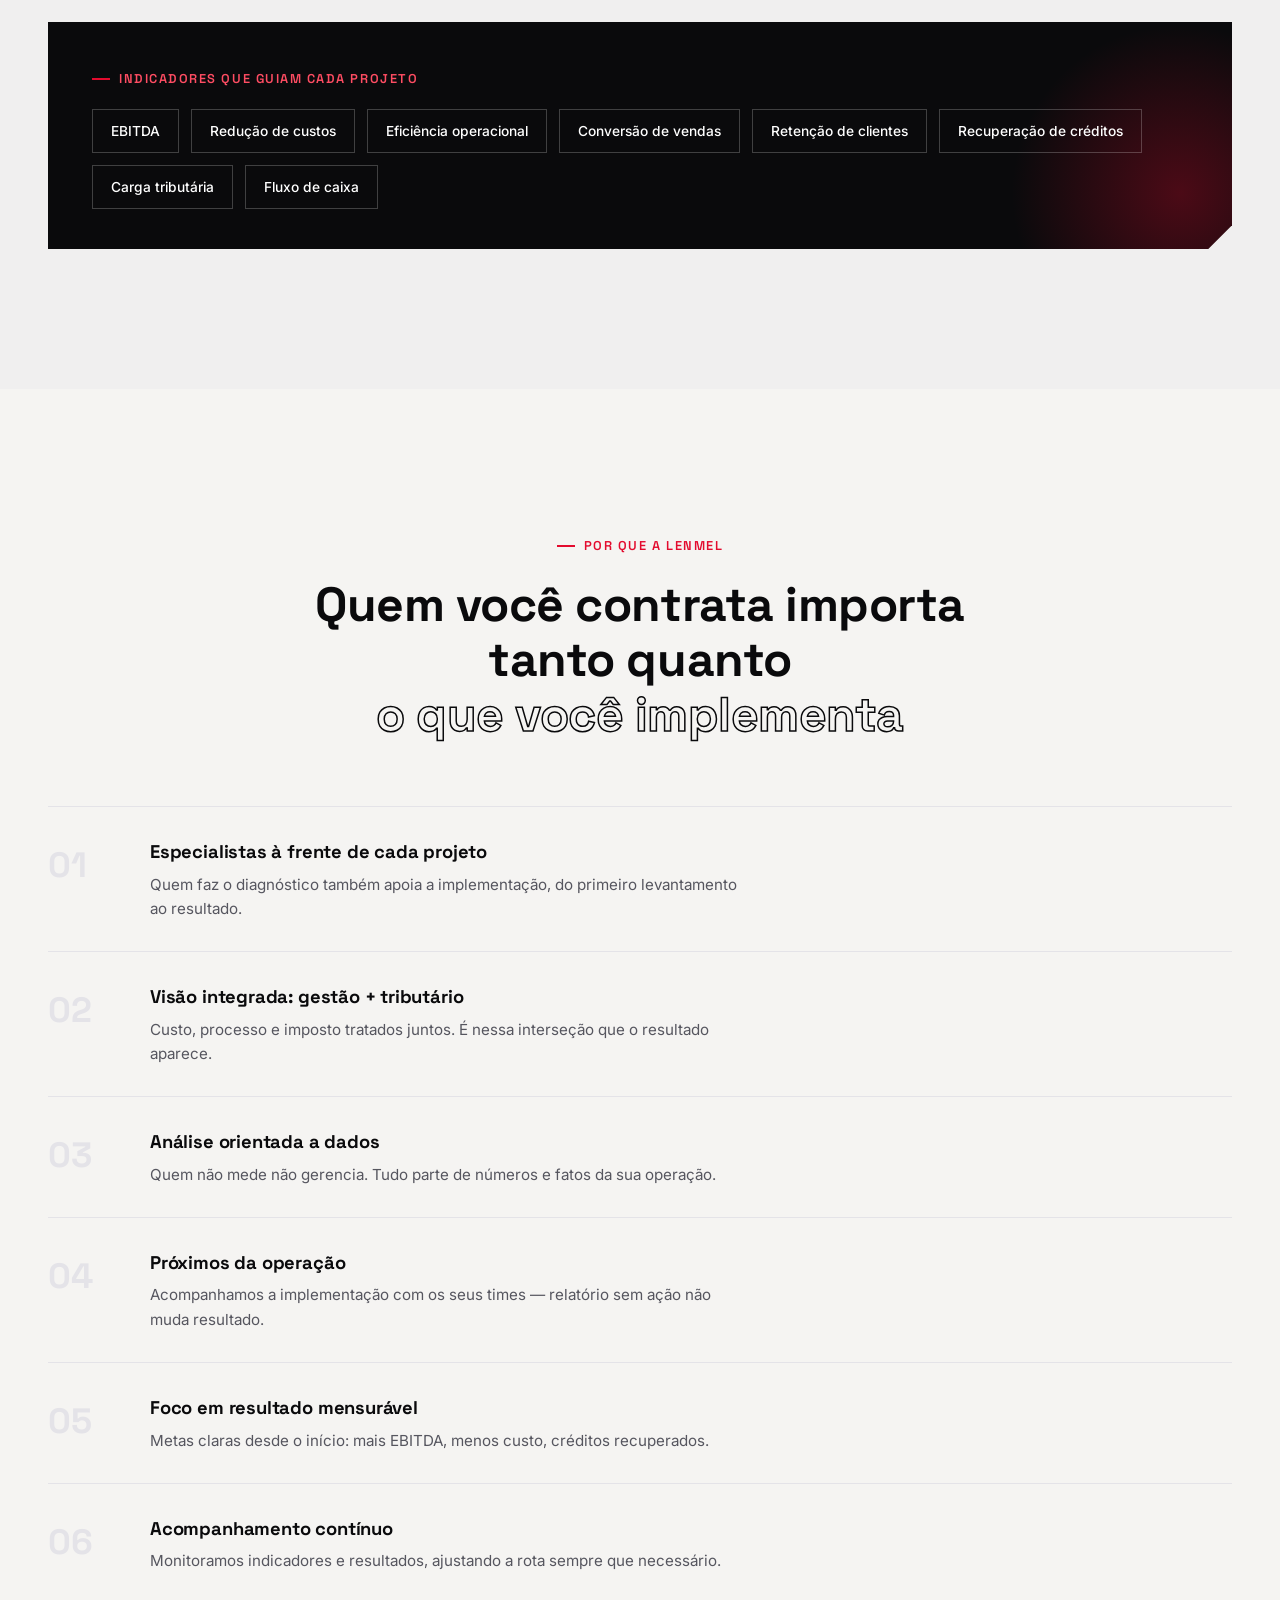
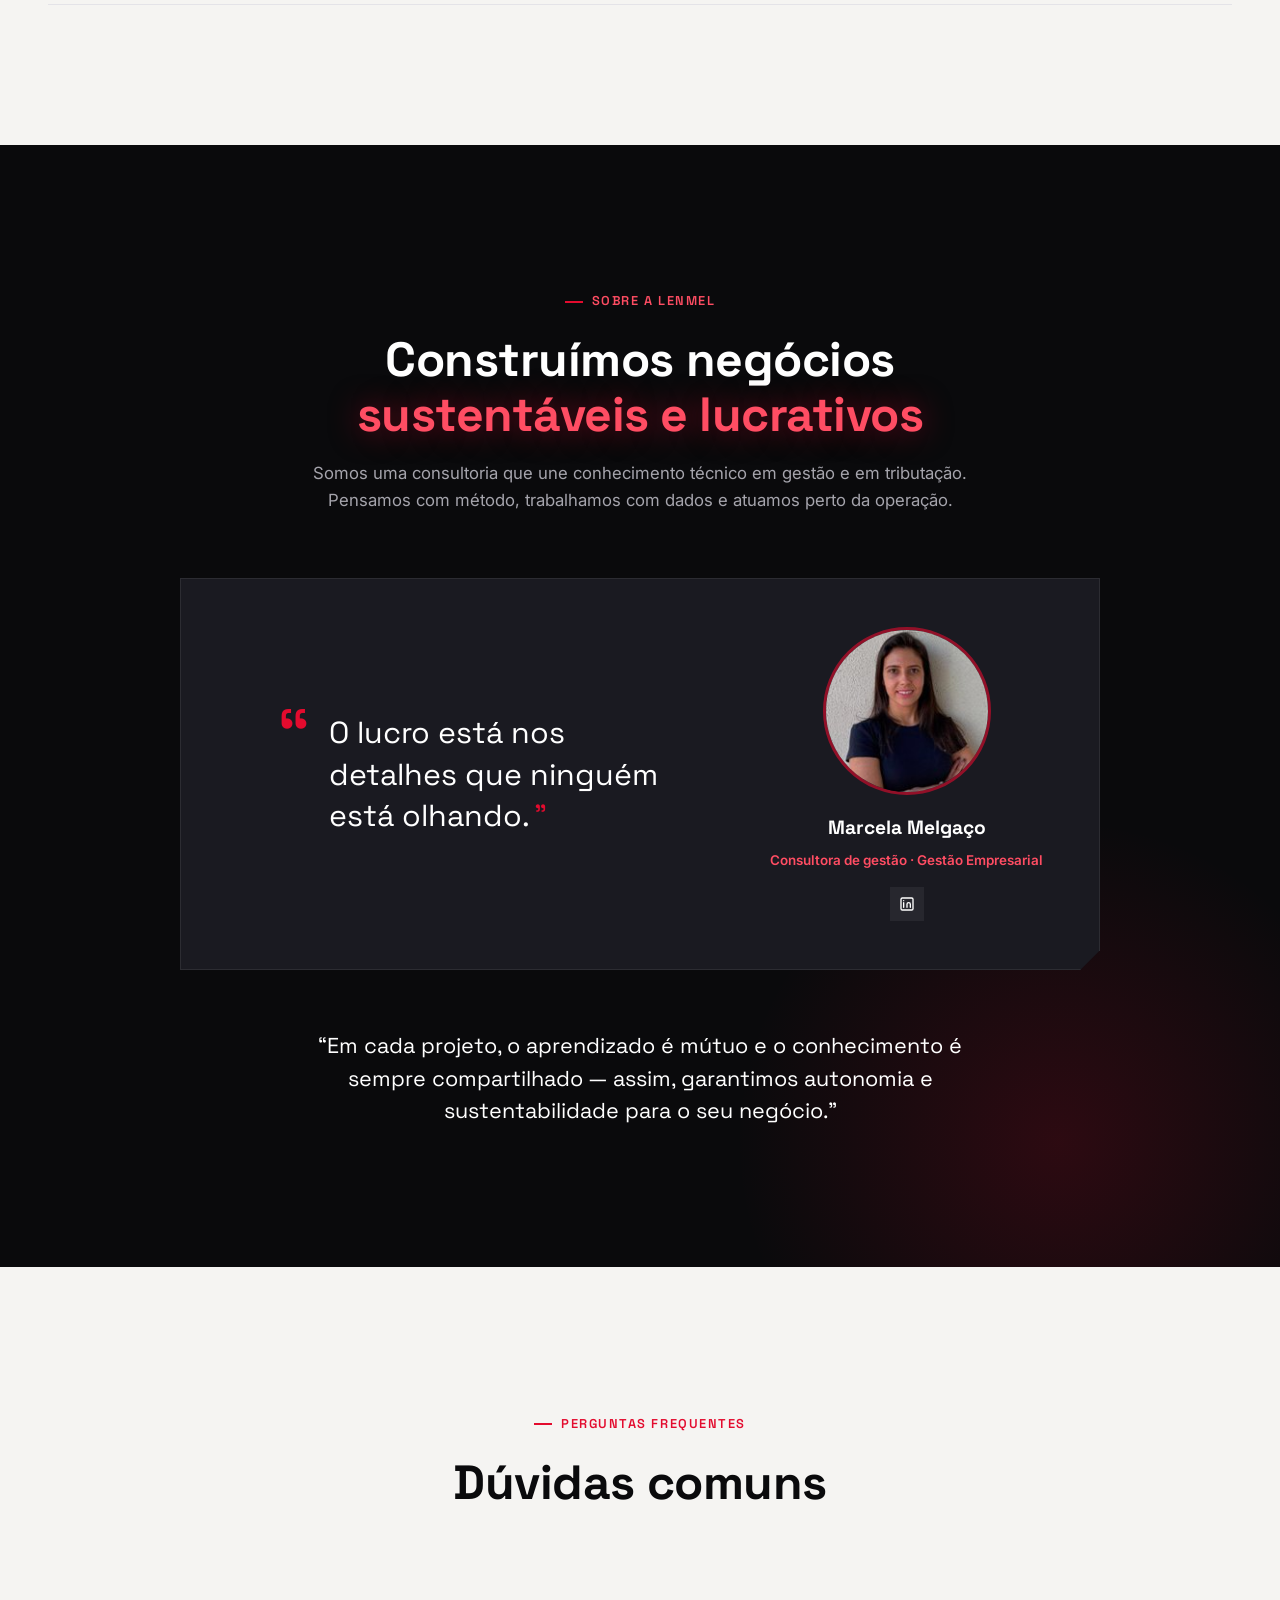
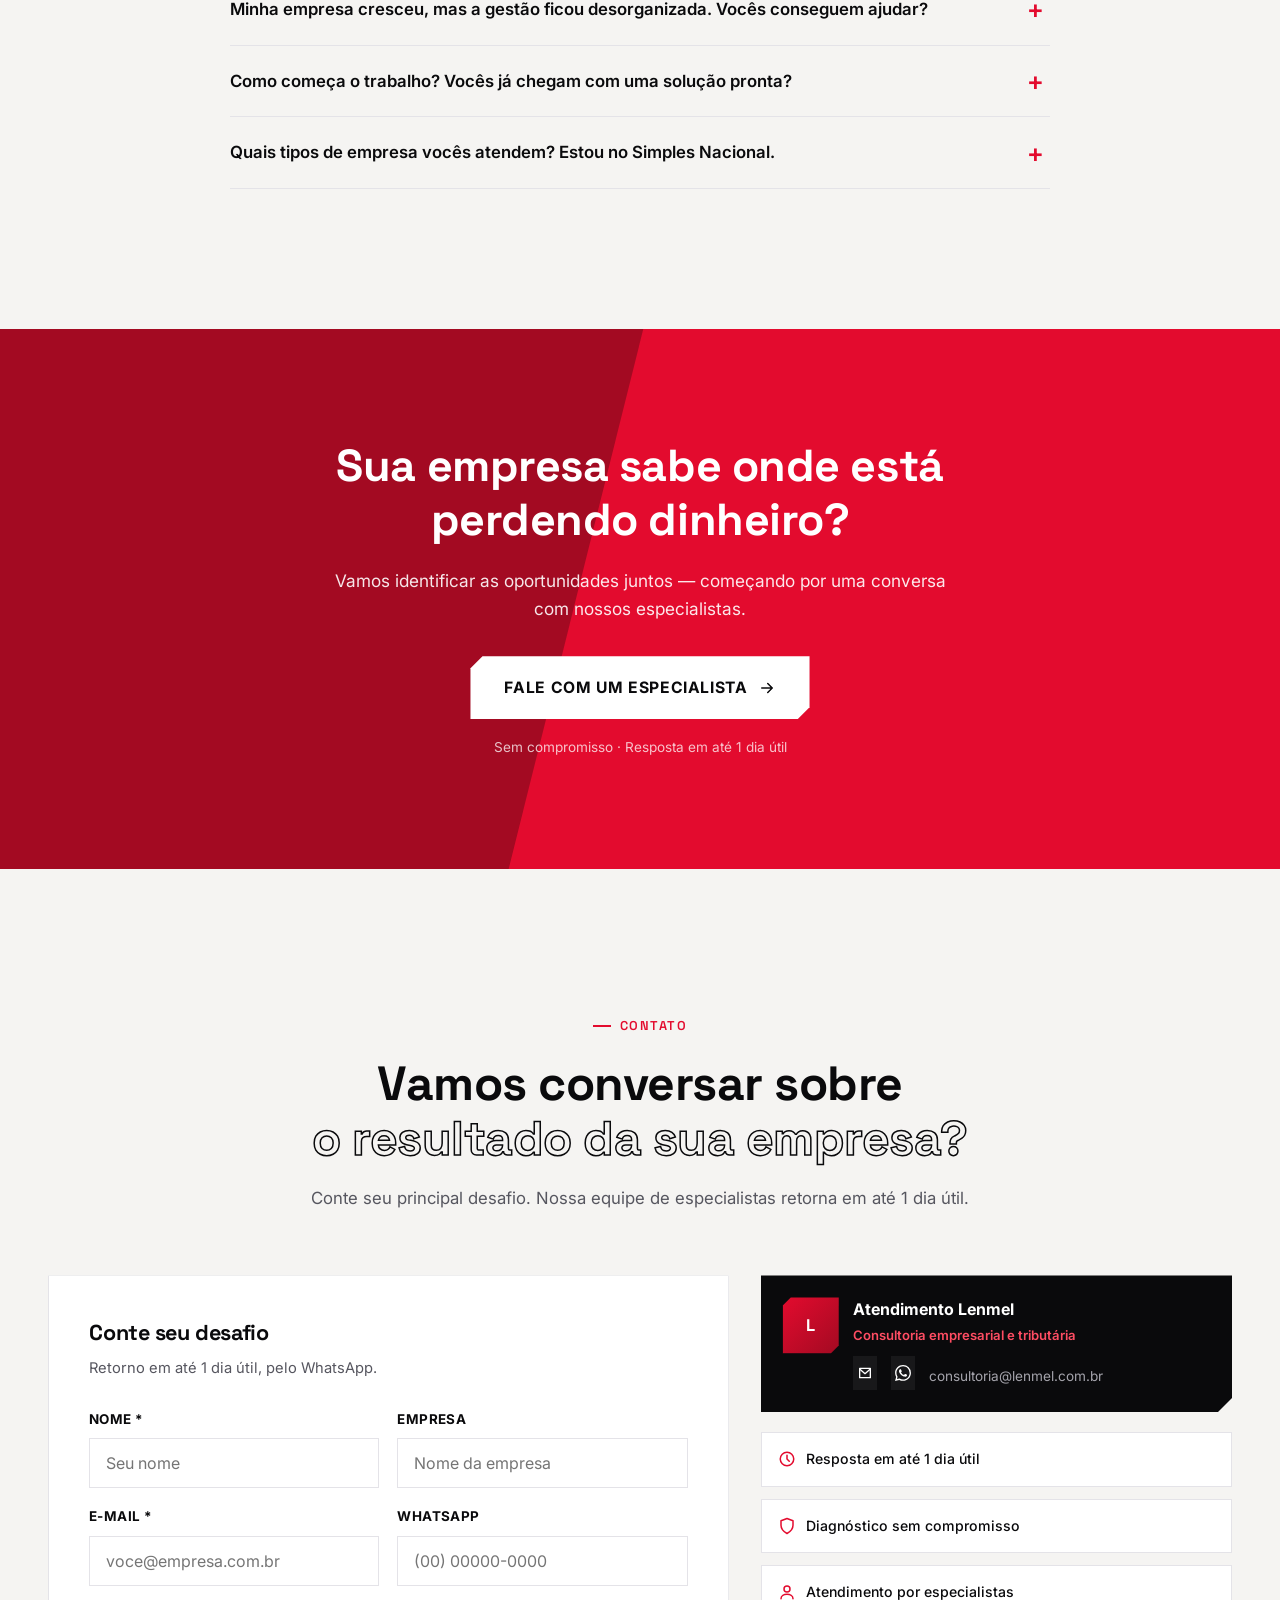
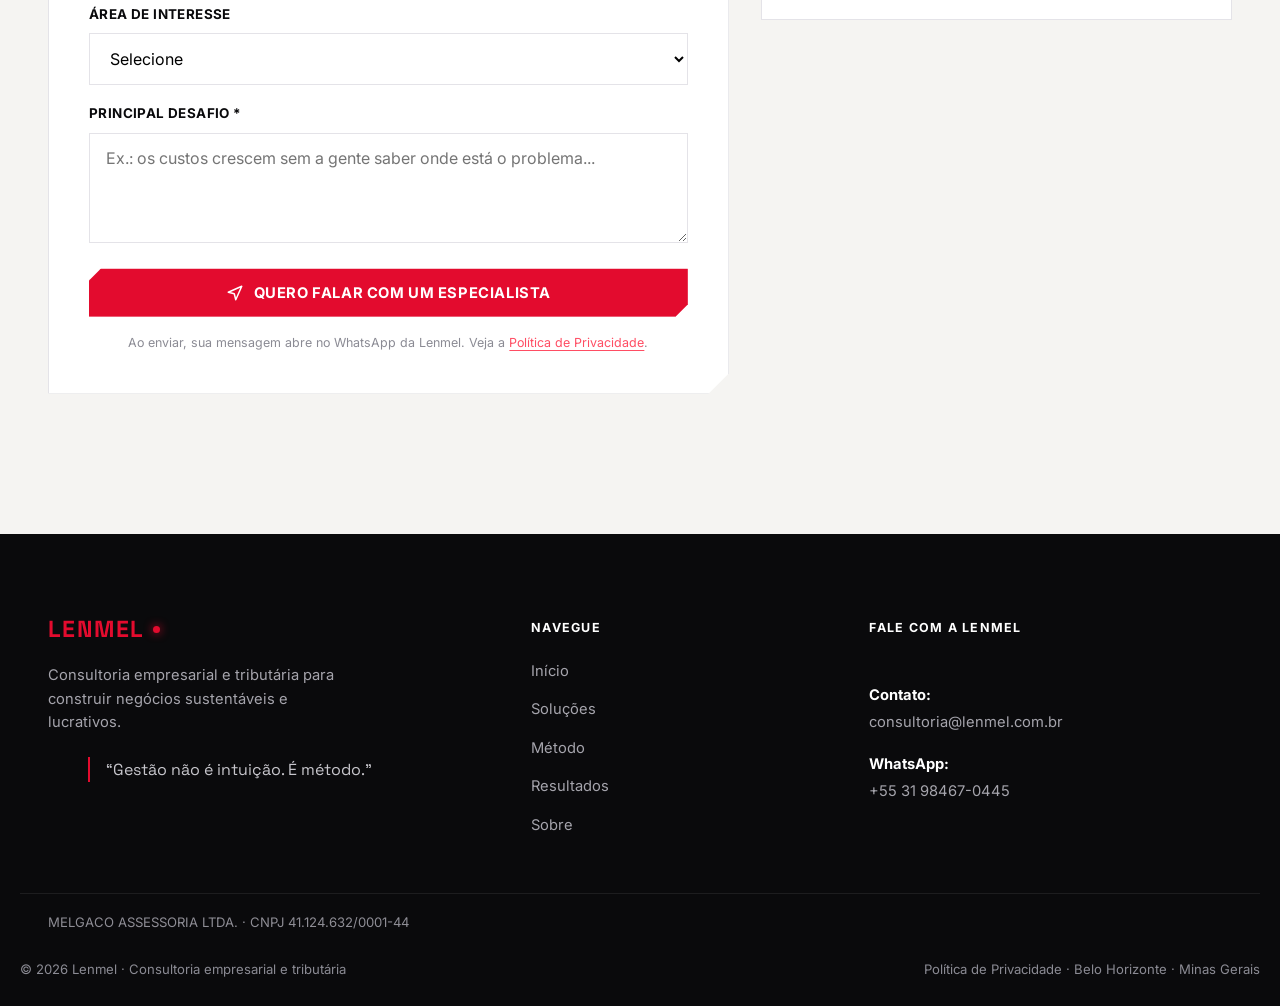
==== commit 75dec3fd: "Novo card da Marcela e dados da empresa no rodapé - Card no formato frase de impacto + foto, mantend" ====
--- a/index.html
+++ b/index.html
@@ -30,7 +30,7 @@
     href="https://fonts.googleapis.com/css2?family=Space+Grotesk:wght@400;500;600;700&family=Inter:wght@400;500;600;700;800;900&display=swap"
     rel="stylesheet">
   <link rel="stylesheet" href="styles.css">
-<script type="application/ld+json">{"@context": "https://schema.org", "@type": "ProfessionalService", "name": "Lenmel", "url": "https://www.lenmel.com.br/", "email": "consultoria@lenmel.com.br", "telephone": "+5531984670445", "description": "Consultoria empresarial e tributária: gestão de receitas e despesas, orçamento, eficiência operacional, planejamento tributário e recuperação de créditos.", "address": {"@type": "PostalAddress", "addressLocality": "Belo Horizonte", "addressRegion": "MG", "addressCountry": "BR"}, "areaServed": "BR"}</script>
+<script type="application/ld+json">{"@context": "https://schema.org", "@type": "ProfessionalService", "name": "Lenmel", "legalName": "MELGACO ASSESSORIA LTDA.", "taxID": "41.124.632/0001-44", "url": "https://www.lenmel.com.br/", "email": "consultoria@lenmel.com.br", "telephone": "+5531984670445", "description": "Consultoria empresarial e tributária: gestão de receitas e despesas, orçamento, eficiência operacional, planejamento tributário e recuperação de créditos.", "address": {"@type": "PostalAddress", "addressLocality": "Belo Horizonte", "addressRegion": "MG", "addressCountry": "BR"}, "areaServed": "BR"}</script>
 <script type="application/ld+json">{"@context": "https://schema.org", "@type": "FAQPage", "mainEntity": [{"@type": "Question", "name": "Minha empresa cresceu, mas a gestão ficou desorganizada. Vocês conseguem ajudar?", "acceptedAnswer": {"@type": "Answer", "text": "Sim. É uma situação comum, principalmente em empresas familiares. Organizamos processos, definimos responsabilidades e criamos rotinas e indicadores de gestão, para que você tenha uma visão clara do negócio."}}, {"@type": "Question", "name": "Como começa o trabalho? Vocês já chegam com uma solução pronta?", "acceptedAnswer": {"@type": "Answer", "text": "Não. Começamos com uma conversa, presencial ou por vídeo, para entender a realidade da empresa. A partir daí identificamos os principais gargalos e as oportunidades de melhoria e propomos o caminho mais adequado."}}, {"@type": "Question", "name": "Quais tipos de empresa vocês atendem? Estou no Simples Nacional.", "acceptedAnswer": {"@type": "Answer", "text": "Atendemos empresas de diferentes portes e segmentos, como indústria, comércio e serviços, inclusive as optantes pelo Simples Nacional."}}]}</script>
 </head>
 
@@ -474,14 +474,12 @@
         </div>
 
         <div class="team-solo reveal-group">
-          <article class="team-card reveal">
-            <div class="team-card-head">
-              <img class="avatar" src="marcela-melgaco.jpg" alt="Marcela Melgaço" width="56" height="56">
-              <div><h3>Marcela Melgaço</h3><span class="team-role">Consultora de gestão · Gestão Empresarial</span></div>
-            </div>
-            <p>Consultora de gestão com mais de 10 anos de experiência, MBA em Finanças pela PUC-MG e bacharel em Controladoria e Finanças pela UFMG.</p>
-            <p>Lidera equipes especializadas em Orçamento Base Zero, gestão de receita e despesa e mapeamento de processos (BPM).</p>
-            <div class="team-card-footer">
+          <article class="founder-card reveal">
+            <blockquote class="founder-quote"><p>O lucro está nos detalhes que ninguém está olhando.</p></blockquote>
+            <div class="founder-profile">
+              <img class="founder-photo" src="marcela-melgaco.jpg" alt="Marcela Melgaço" width="168" height="168">
+              <strong class="founder-name">Marcela Melgaço</strong>
+              <span class="founder-role">Consultora de gestão · Gestão Empresarial</span>
               <div class="team-social"><a href="https://www.linkedin.com/in/marcelamelgaco/" target="_blank" rel="noopener" aria-label="LinkedIn de Marcela Melgaço"><svg viewBox="0 0 24 24"><rect x="3" y="3" width="18" height="18" rx="2" /><path d="M7 10v7M7 7v.01M12 17v-4.5a2.5 2.5 0 0 1 5 0V17" /></svg></a></div>
             </div>
           </article>
@@ -616,9 +614,7 @@
         </div>
       </div>
     </div>
-    <!-- DADOS INSTITUCIONAIS: preencha e remova os marcadores de comentário para exibir no rodapé
-    <div class="container footer-legal">Razão social · CNPJ 00.000.000/0000-00 · CRC-MG 000000</div>
-    -->
+    <div class="container footer-legal">MELGACO ASSESSORIA LTDA. · CNPJ 41.124.632/0001-44</div>
     <div class="container footer-bottom">
       <span>© <span id="footer-year">2026</span> Lenmel · Consultoria empresarial e tributária</span>
       <span><a href="privacidade.html">Política de Privacidade</a> · Belo Horizonte · Minas Gerais</span>
--- a/styles.css
+++ b/styles.css
@@ -475,7 +475,21 @@
 .why-row p { color: var(--gray-600); font-size: .95rem; max-width: 60ch; }
 
 /* ---------------- 10. SOBRE / EQUIPE ---------------- */
-.team-solo { max-width: 580px; margin: 0 auto; }
+.team-solo { max-width: 920px; margin: 0 auto; }
+.founder-card { display: grid; grid-template-columns: 1fr auto; align-items: center; gap: 56px; padding: 48px 56px; background: var(--black-card); border: 1px solid rgba(255,255,255,.08); clip-path: polygon(0 0, 100% 0, 100% calc(100% - 20px), calc(100% - 20px) 100%, 0 100%); }
+.founder-quote { position: relative; padding-left: 52px; }
+.founder-quote::before { content: '\201C'; position: absolute; left: 0; top: -14px; font-family: var(--font-display); font-size: 5rem; line-height: 1; color: var(--red); }
+.founder-quote p { font-family: var(--font-display); font-size: clamp(1.35rem, 2.4vw, 1.9rem); line-height: 1.35; color: var(--white); }
+.founder-quote p::after { content: '\201D'; color: var(--red); margin-left: 4px; }
+.founder-profile { display: flex; flex-direction: column; align-items: center; text-align: center; gap: 6px; min-width: 220px; }
+.founder-photo { width: 168px; height: 168px; border-radius: 50%; object-fit: cover; margin-bottom: 12px; border: 3px solid rgba(227,11,46,.6); }
+.founder-name { font-family: var(--font-display); font-size: 1.2rem; color: var(--white); }
+.founder-role { font-size: .84rem; color: var(--red-light); font-weight: 600; }
+.founder-profile .team-social { margin-top: 10px; }
+@media (max-width: 760px) {
+  .founder-card { grid-template-columns: 1fr; gap: 32px; padding: 36px 28px; }
+  .founder-profile { order: -1; }
+}
 .team-card {
   background: var(--black-card); border: 1px solid rgba(255,255,255,.08); padding: 34px;
   clip-path: polygon(0 0, 100% 0, 100% calc(100% - 20px), calc(100% - 20px) 100%, 0 100%);
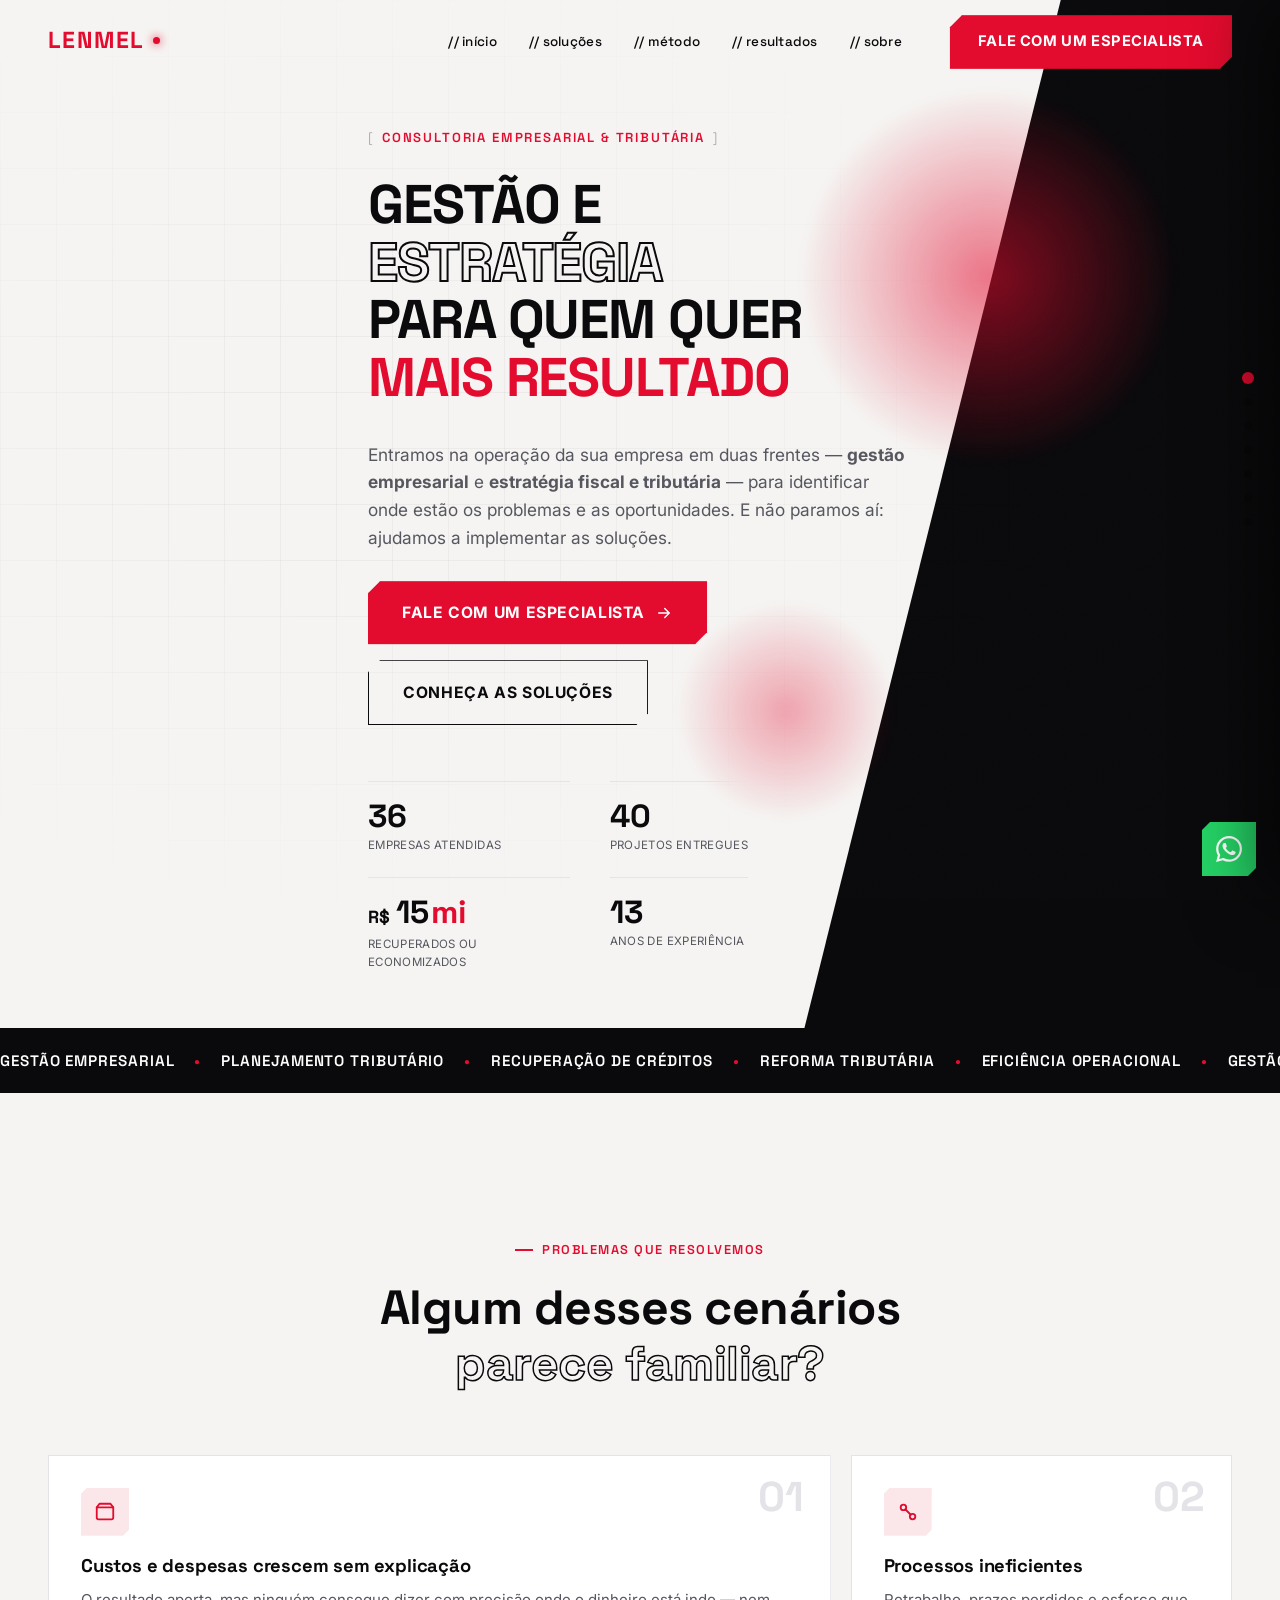
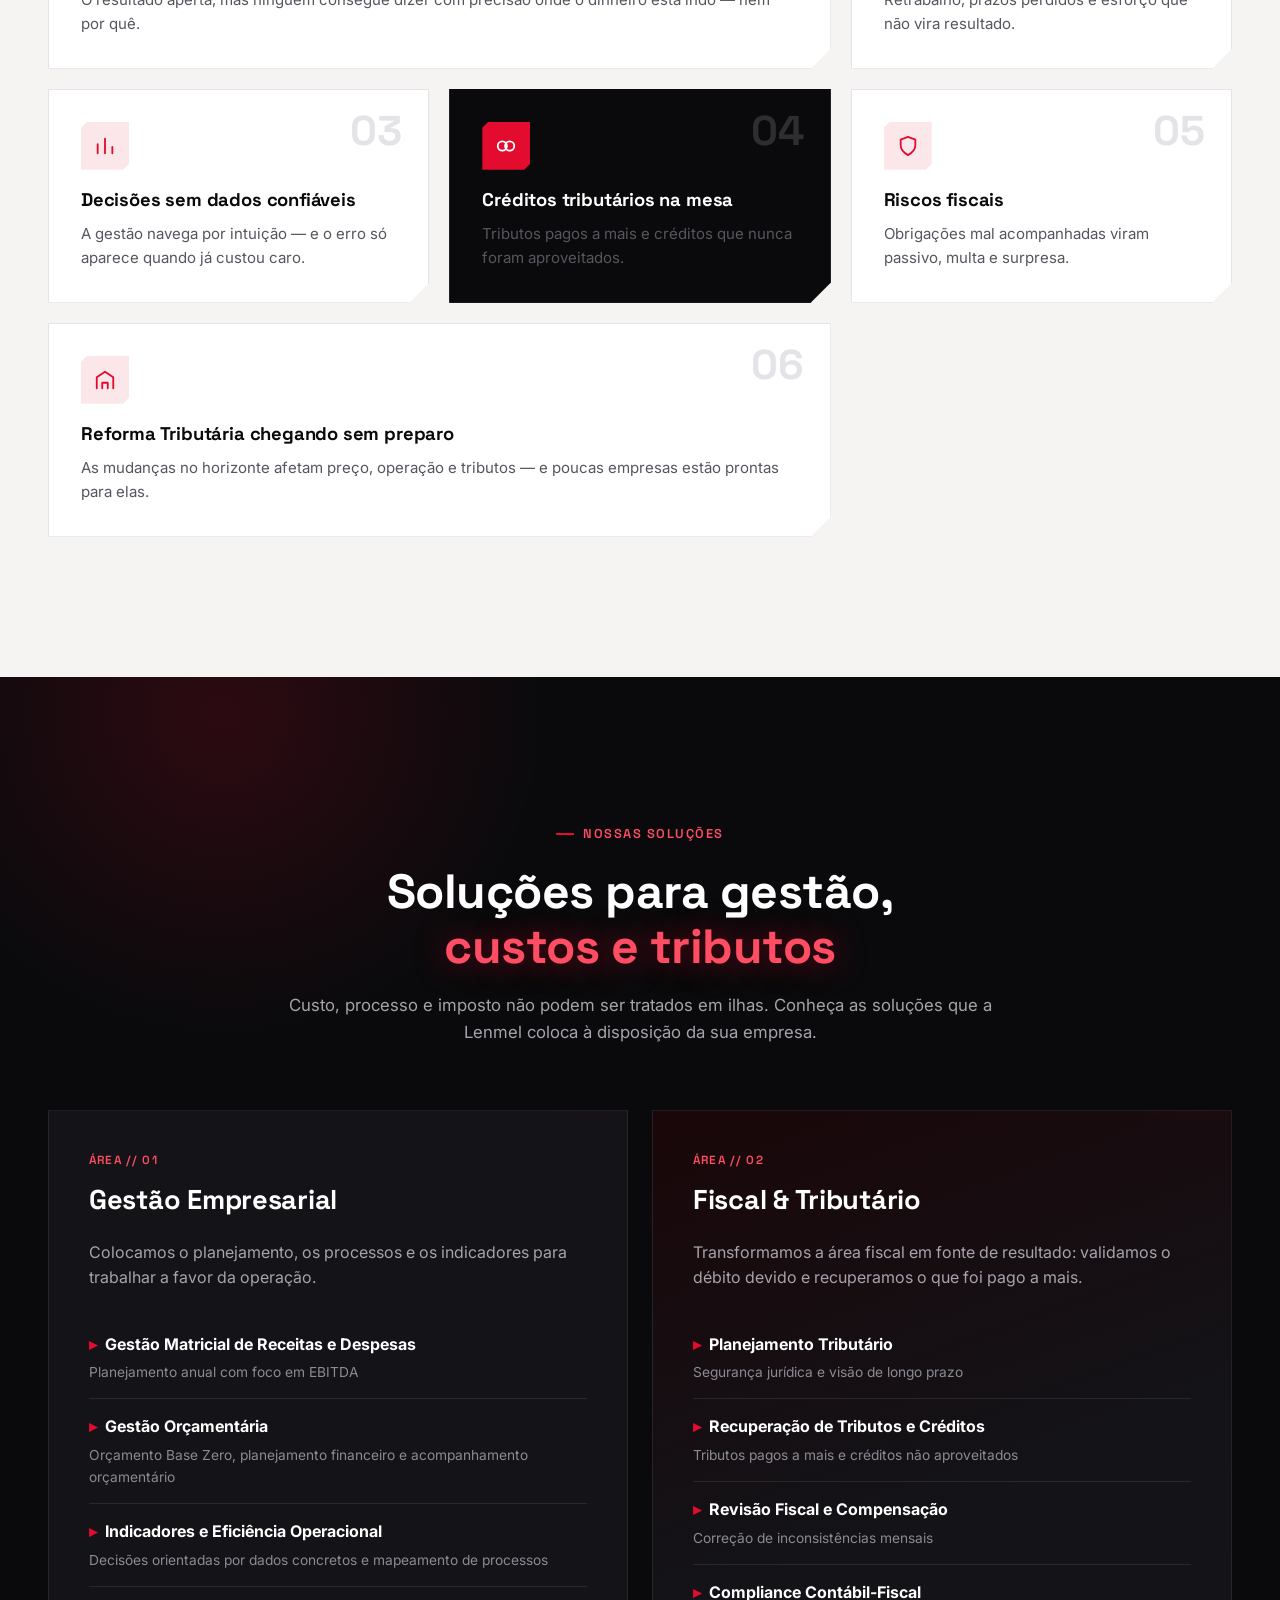
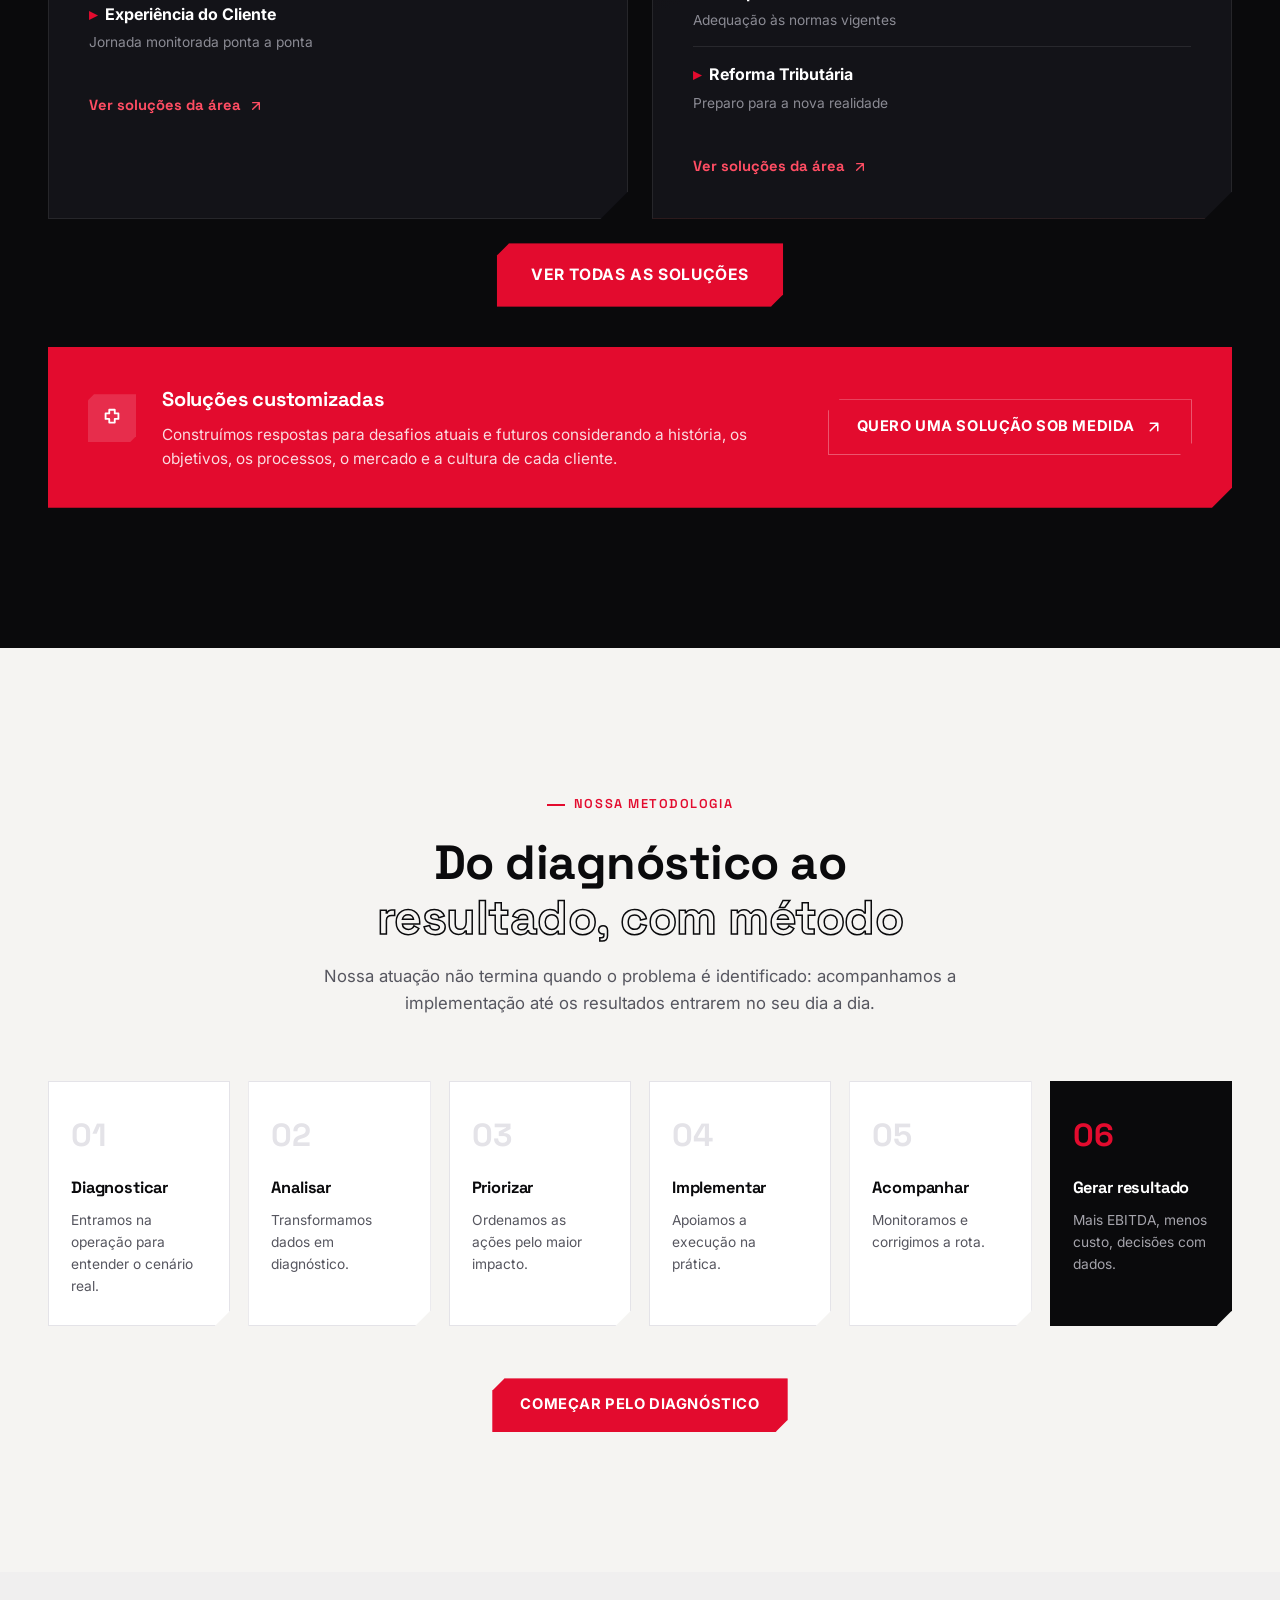
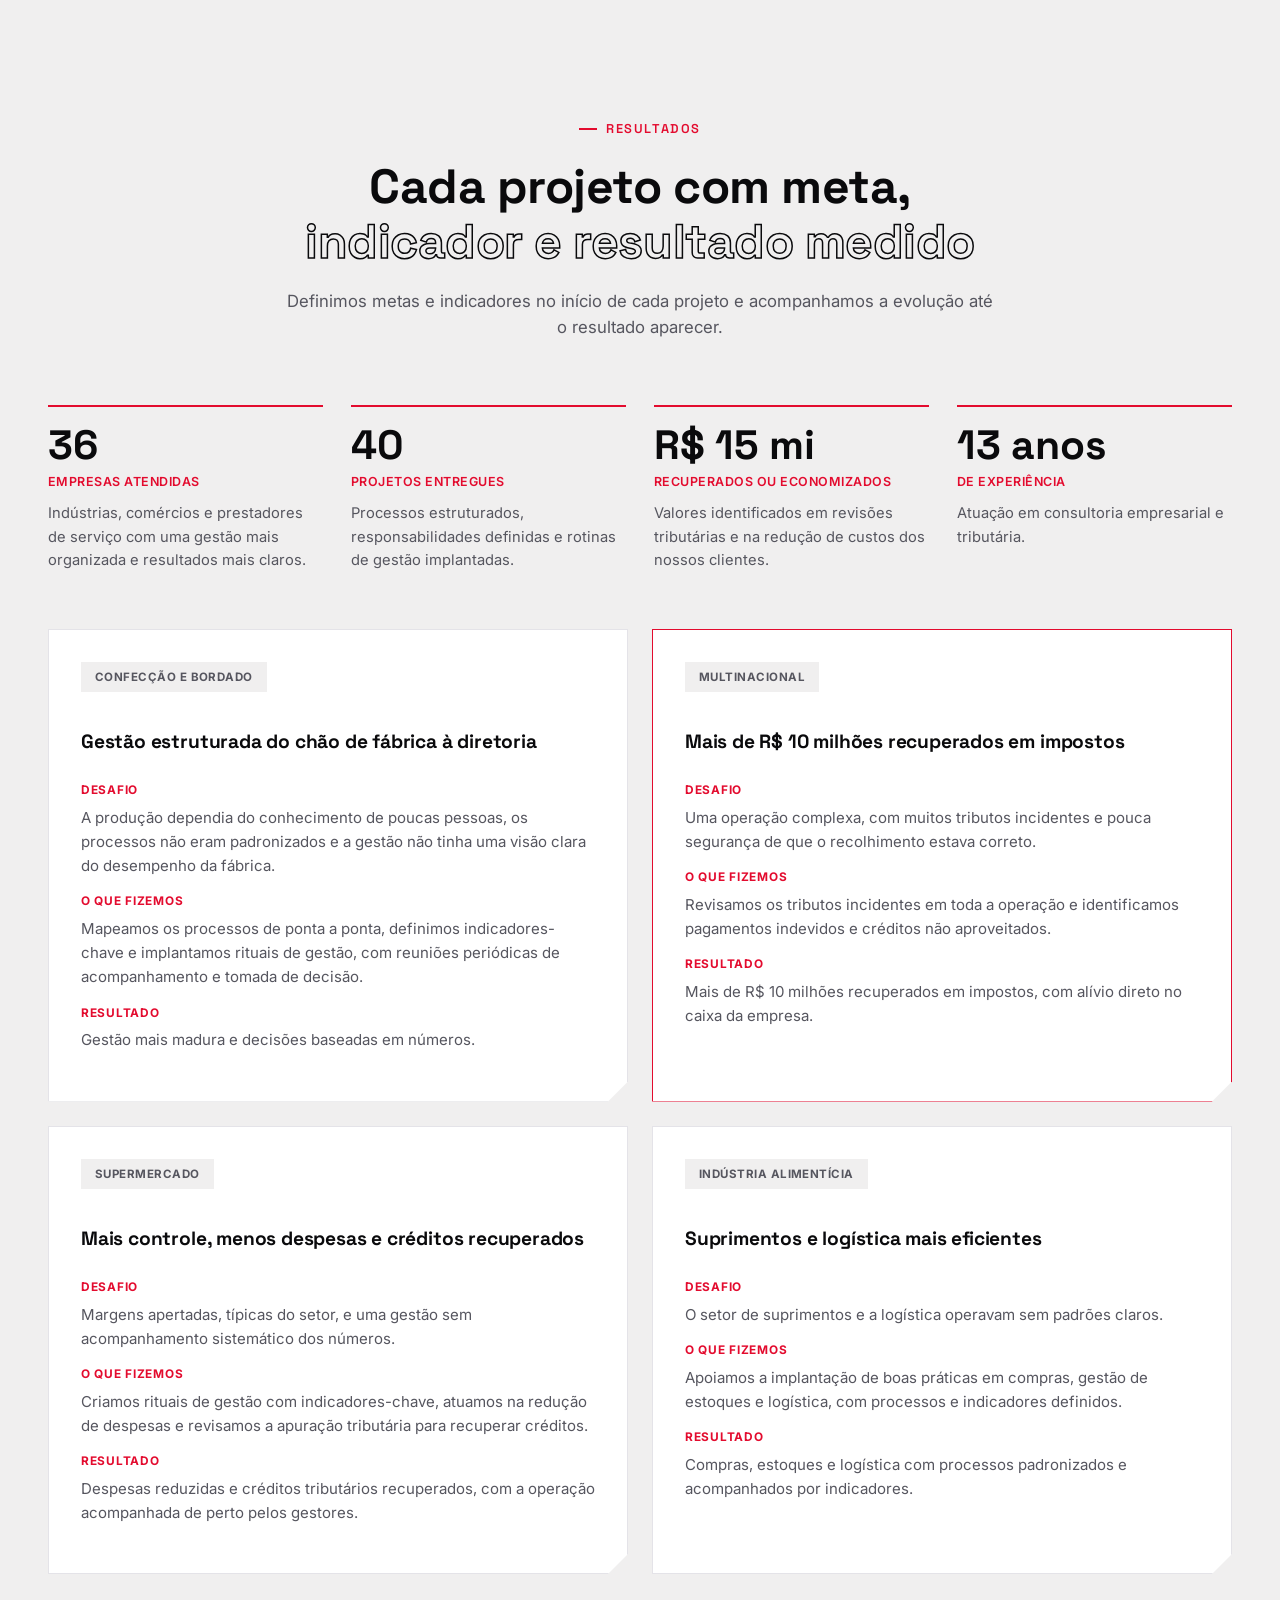
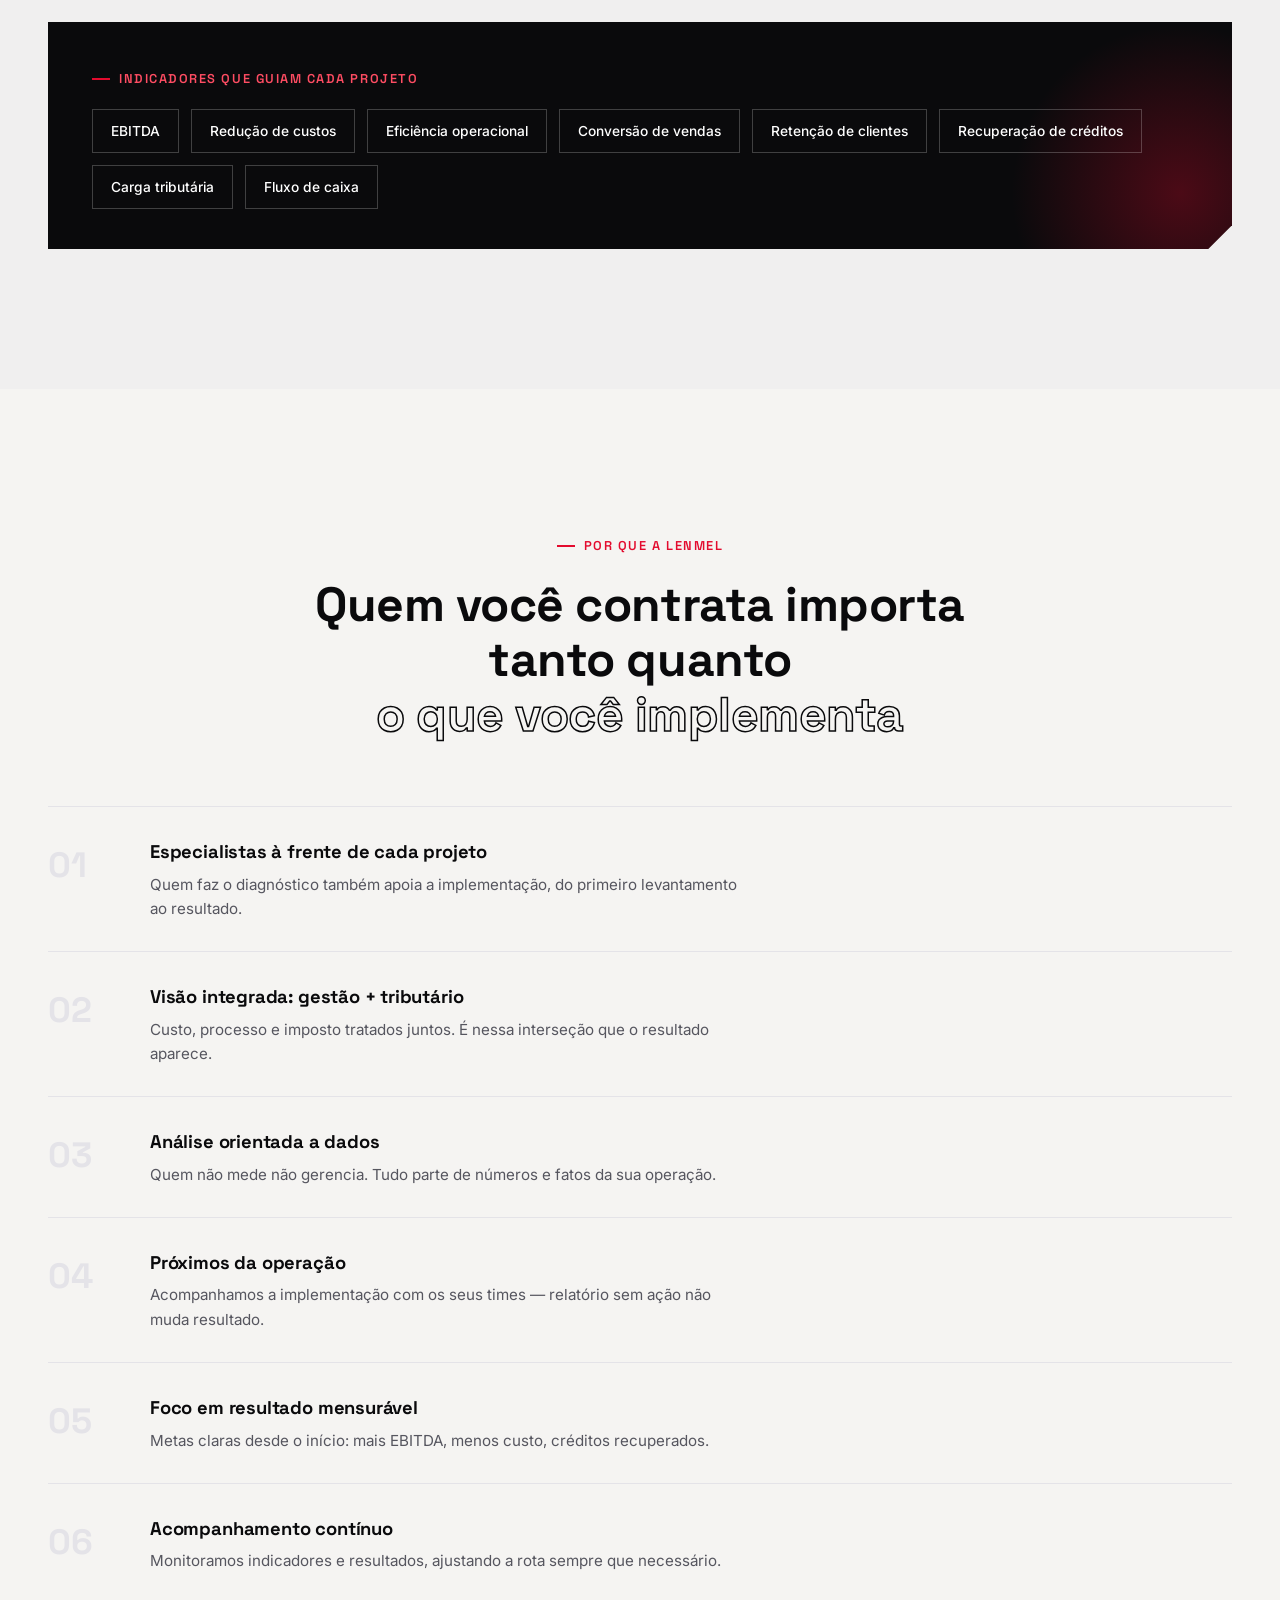
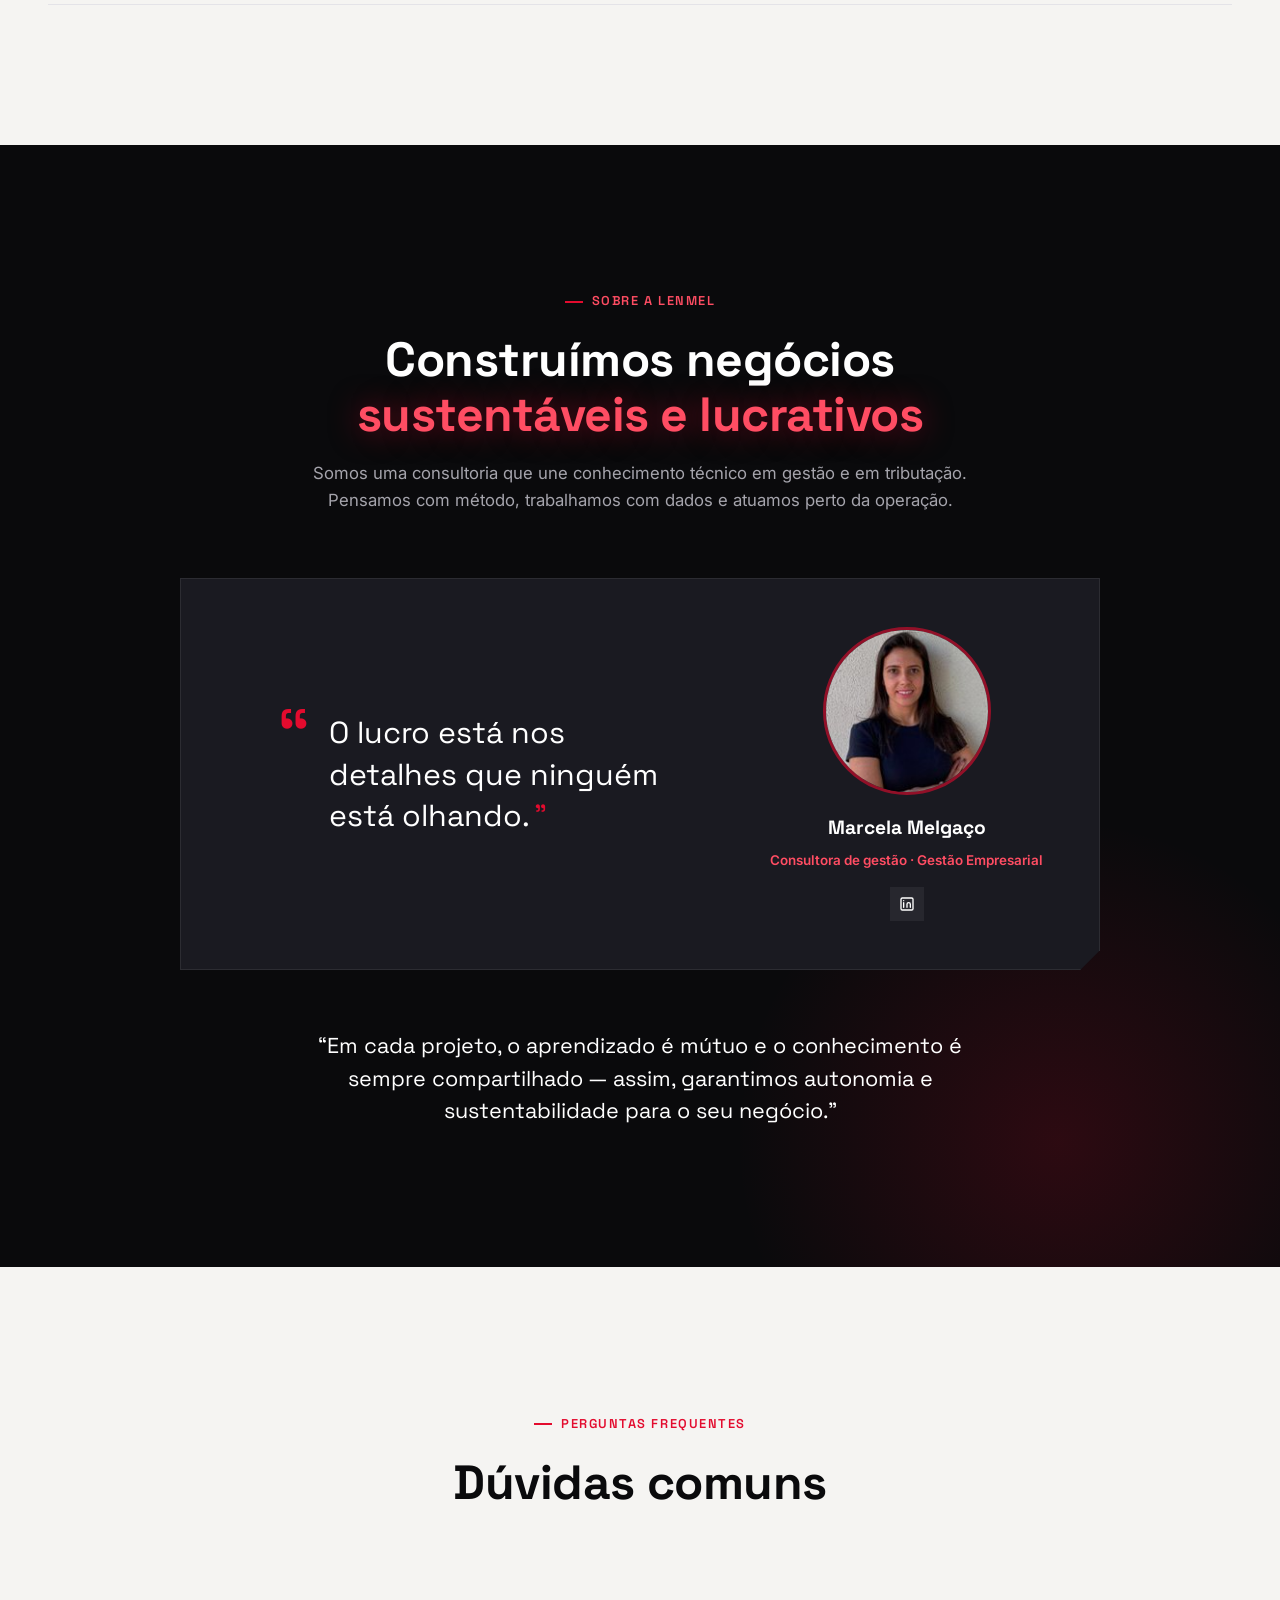
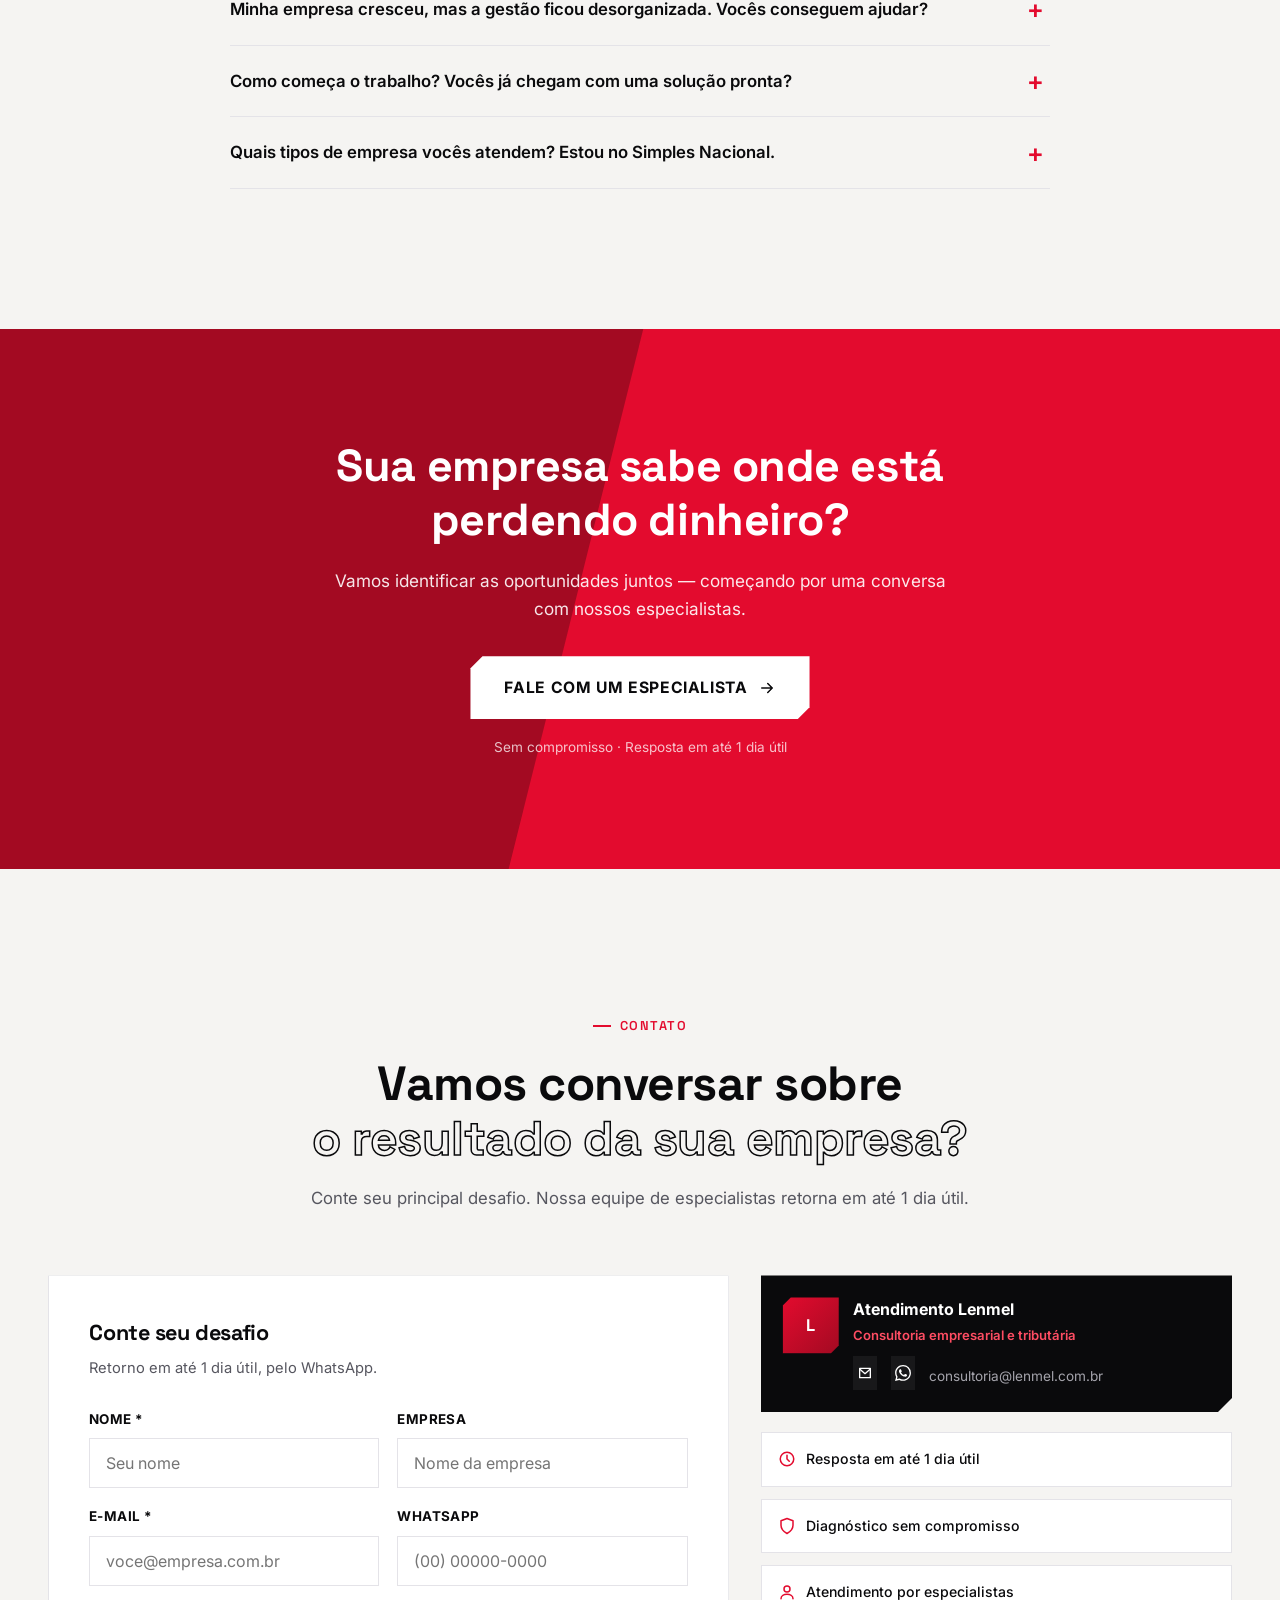
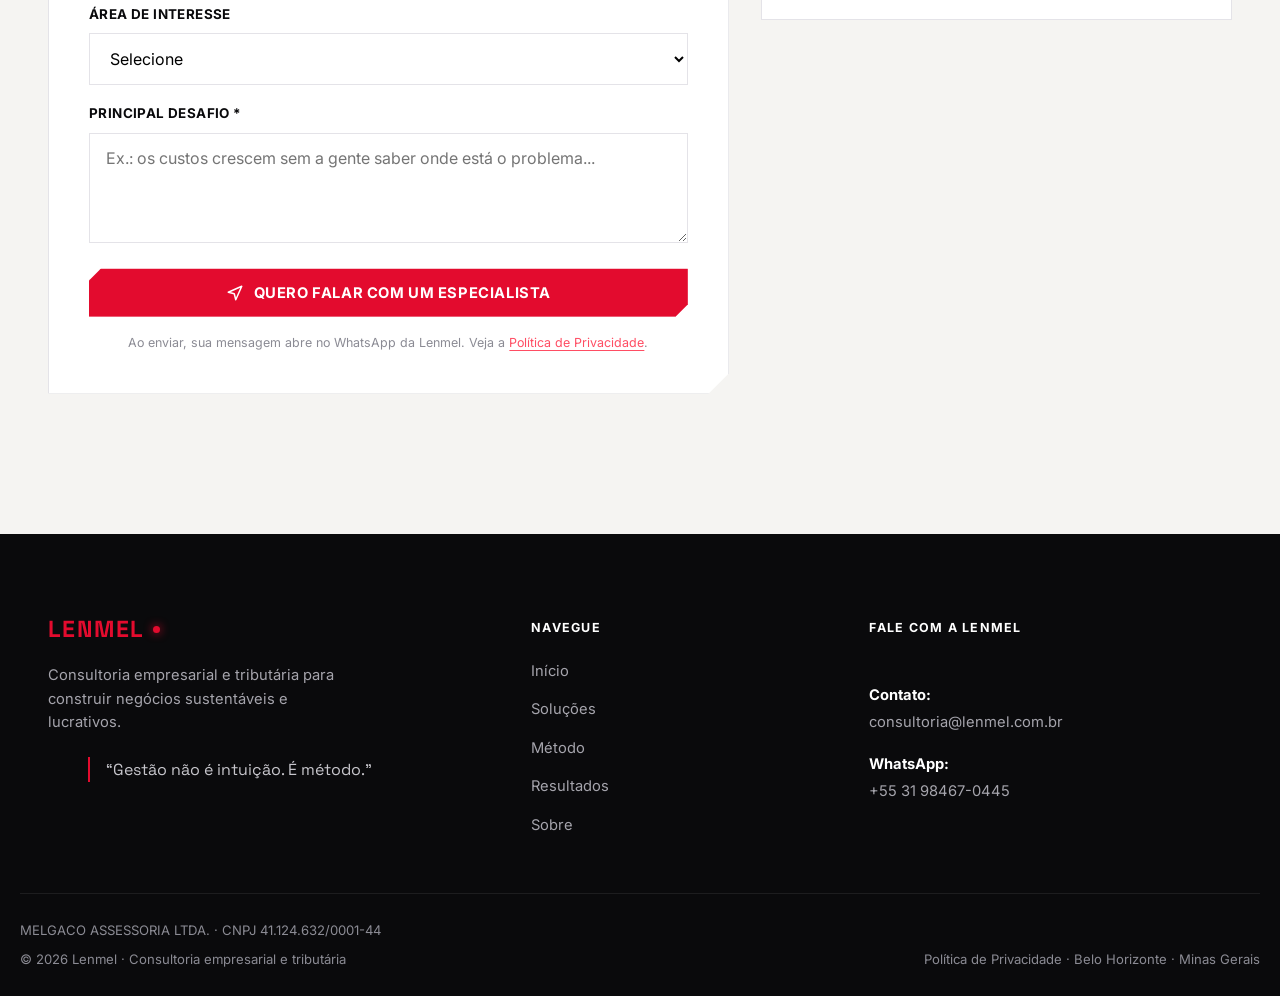
==== commit 2e8392aa: "Atualiza textos de Gestão Orçamentária, Indicadores e Fiscal Co-Authored-By: Claude Opus 5.5 <norepl" ====
--- a/index.html
+++ b/index.html
@@ -254,8 +254,8 @@
             <p class="panel-lede">Colocamos o planejamento, os processos e os indicadores para trabalhar a favor da operação.</p>
             <ul class="panel-list">
               <li><a href="solucao-gestao-matricial-receitas-despesas.html"><strong>Gestão Matricial de Receitas e Despesas</strong><span>Planejamento anual com foco em EBITDA</span></a></li>
-              <li><a href="solucao-gestao-orcamentaria.html"><strong>Gestão Orçamentária</strong><span>Decisões rápidas com foco no essencial</span></a></li>
-              <li><a href="solucao-indicadores-eficiencia-operacional.html"><strong>Indicadores e Eficiência Operacional</strong><span>Orçamento Base Zero e mapeamento de processos (BPM)</span></a></li>
+              <li><a href="solucao-gestao-orcamentaria.html"><strong>Gestão Orçamentária</strong><span>Orçamento Base Zero, planejamento financeiro e acompanhamento orçamentário</span></a></li>
+              <li><a href="solucao-indicadores-eficiencia-operacional.html"><strong>Indicadores e Eficiência Operacional</strong><span>Decisões orientadas por dados concretos e mapeamento de processos</span></a></li>
               <li><a href="solucao-experiencia-do-cliente.html"><strong>Experiência do Cliente</strong><span>Jornada monitorada ponta a ponta</span></a></li>
             </ul>
             <a href="solucoes.html#gestao-empresarial" class="link-arrow">Ver soluções da área <svg viewBox="0 0 24 24"><path d="M7 17 17 7M7 7h10v10" /></svg></a>
@@ -267,7 +267,7 @@
               <span class="panel-tag">ÁREA // 02</span>
               <h3>Fiscal & Tributário</h3>
             </div>
-            <p class="panel-lede">Transformamos a área fiscal em fonte de resultado: pagamos o devido e recuperamos o que foi pago a mais.</p>
+            <p class="panel-lede">Transformamos a área fiscal em fonte de resultado: validamos o débito devido e recuperamos o que foi pago a mais.</p>
             <ul class="panel-list">
               <li><a href="solucao-planejamento-tributario.html"><strong>Planejamento Tributário</strong><span>Segurança jurídica e visão de longo prazo</span></a></li>
               <li><a href="solucao-recuperacao-tributos-creditos.html"><strong>Recuperação de Tributos e Créditos</strong><span>Tributos pagos a mais e créditos não aproveitados</span></a></li>
@@ -347,7 +347,7 @@
           <p>Definimos metas e indicadores no início de cada projeto e acompanhamos a evolução até o resultado aparecer.</p>
         </div>
         <ul class="results-numbers reveal-group">
-          <li class="reveal"><strong>36</strong><span>empresas atendidas</span><p>Negócios de indústria, comércio e serviços que confiaram em nós para organizar sua gestão.</p></li>
+          <li class="reveal"><strong>36</strong><span>empresas atendidas</span><p>Indústrias, comércios e prestadores de serviço com uma gestão mais organizada e resultados mais claros.</p></li>
           <li class="reveal"><strong>40</strong><span>projetos entregues</span><p>Processos estruturados, responsabilidades definidas e rotinas de gestão implantadas.</p></li>
           <li class="reveal"><strong>R$ 15 mi</strong><span>recuperados ou economizados</span><p>Valores identificados em revisões tributárias e na redução de custos dos nossos clientes.</p></li>
           <li class="reveal"><strong>13 anos</strong><span>de experiência</span><p>Atuação em consultoria empresarial e tributária.</p></li>
--- a/styles.css
+++ b/styles.css
@@ -764,5 +764,6 @@
 .wa-float:hover { transform: scale(1.08); }
 .wa-float svg { width: 26px; height: 26px; }
 .icon-wa { fill: currentColor; stroke: none; }
-.footer-legal { padding: 18px 28px 0; color: #8E8D95; font-size: .82rem; }
+.footer-legal { padding: 26px 0 0; color: var(--gray-400); font-size: .82rem; }
+.footer-legal + .footer-bottom { padding-top: 8px; }
 .footer-bottom a:hover { color: var(--white); }
